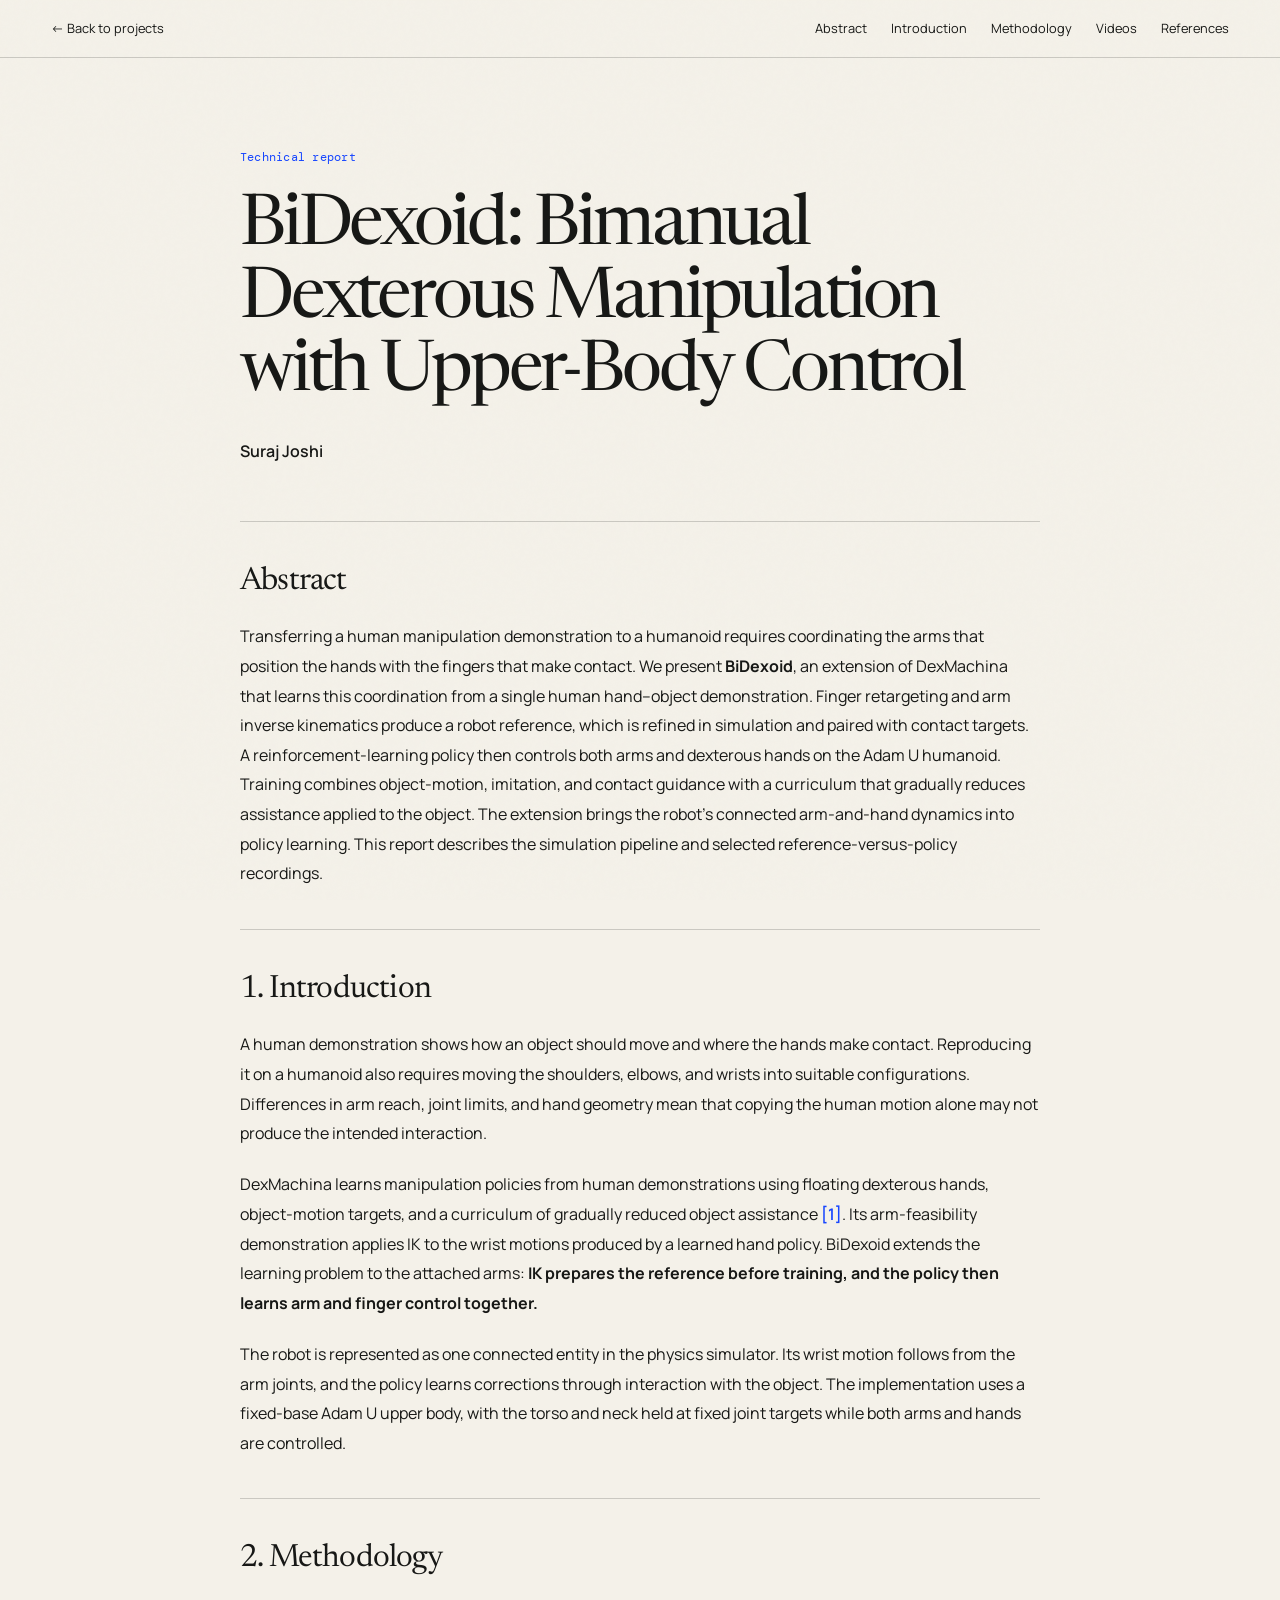
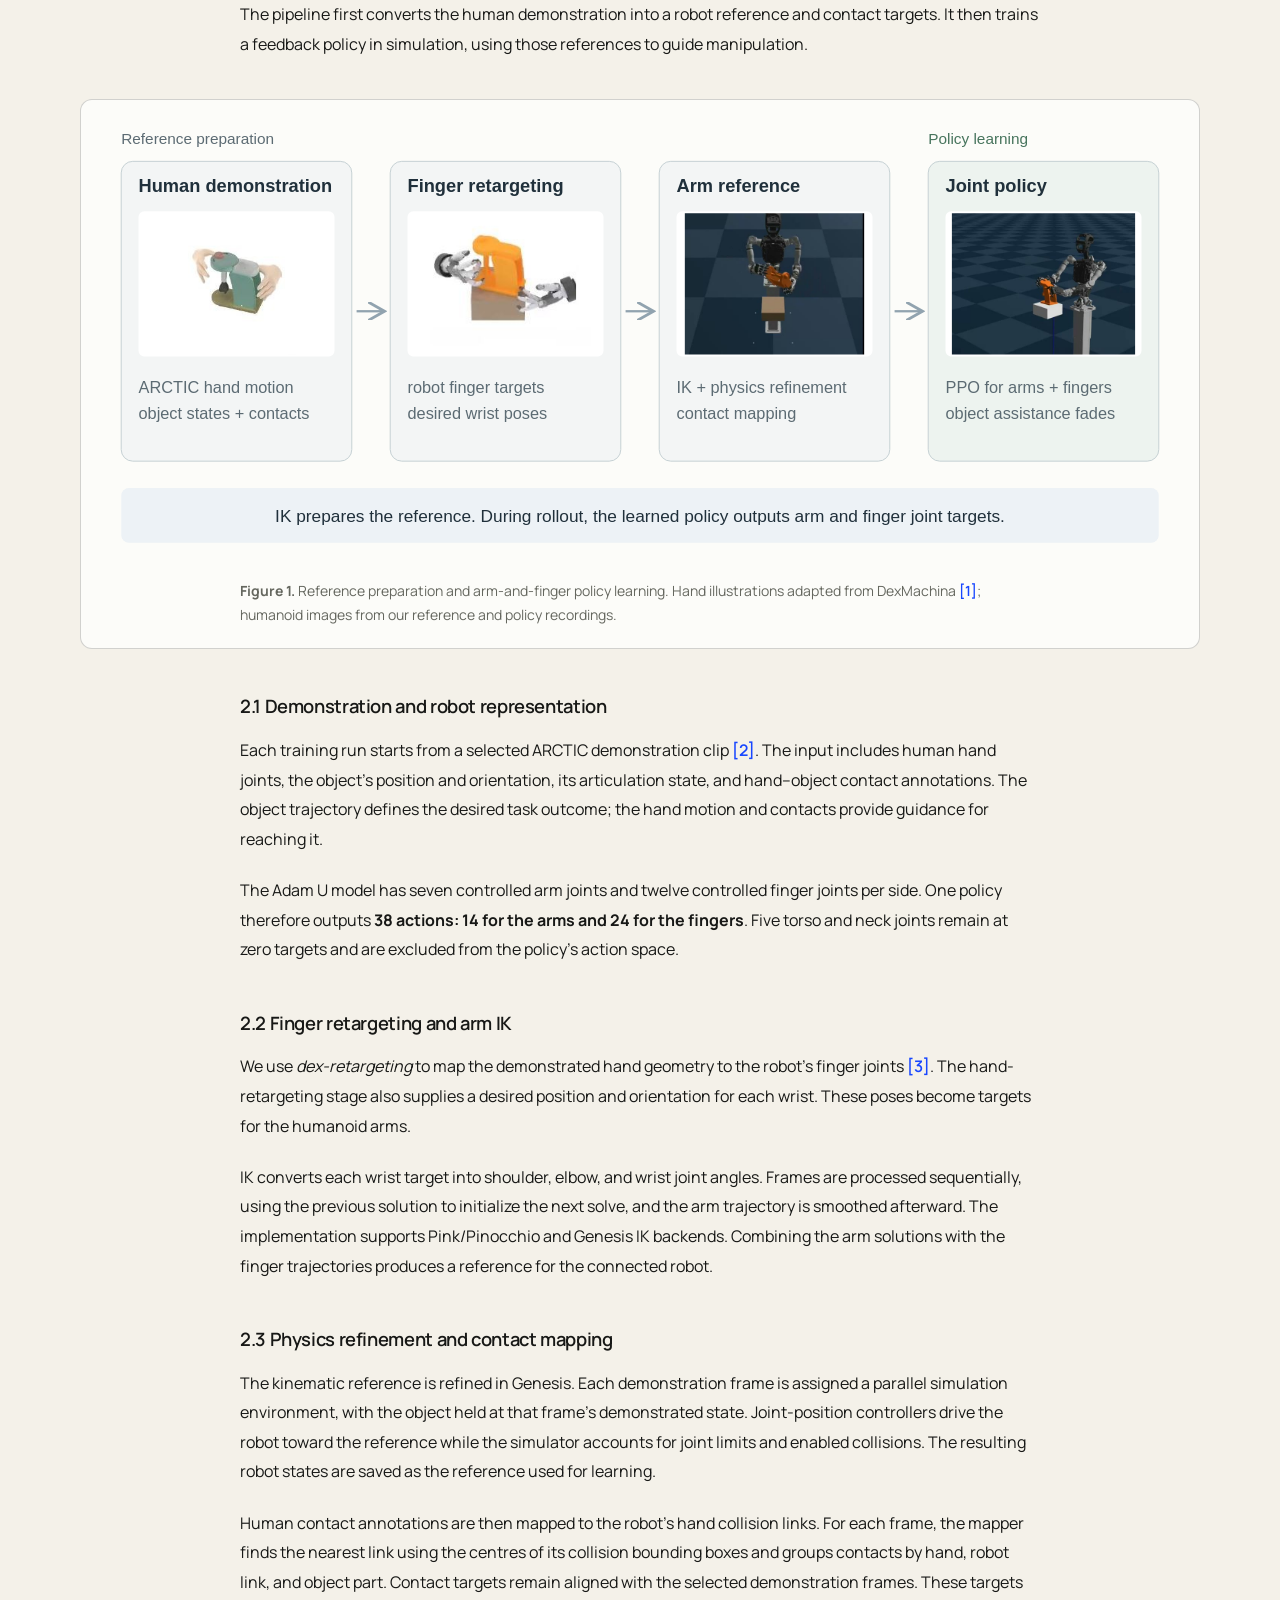
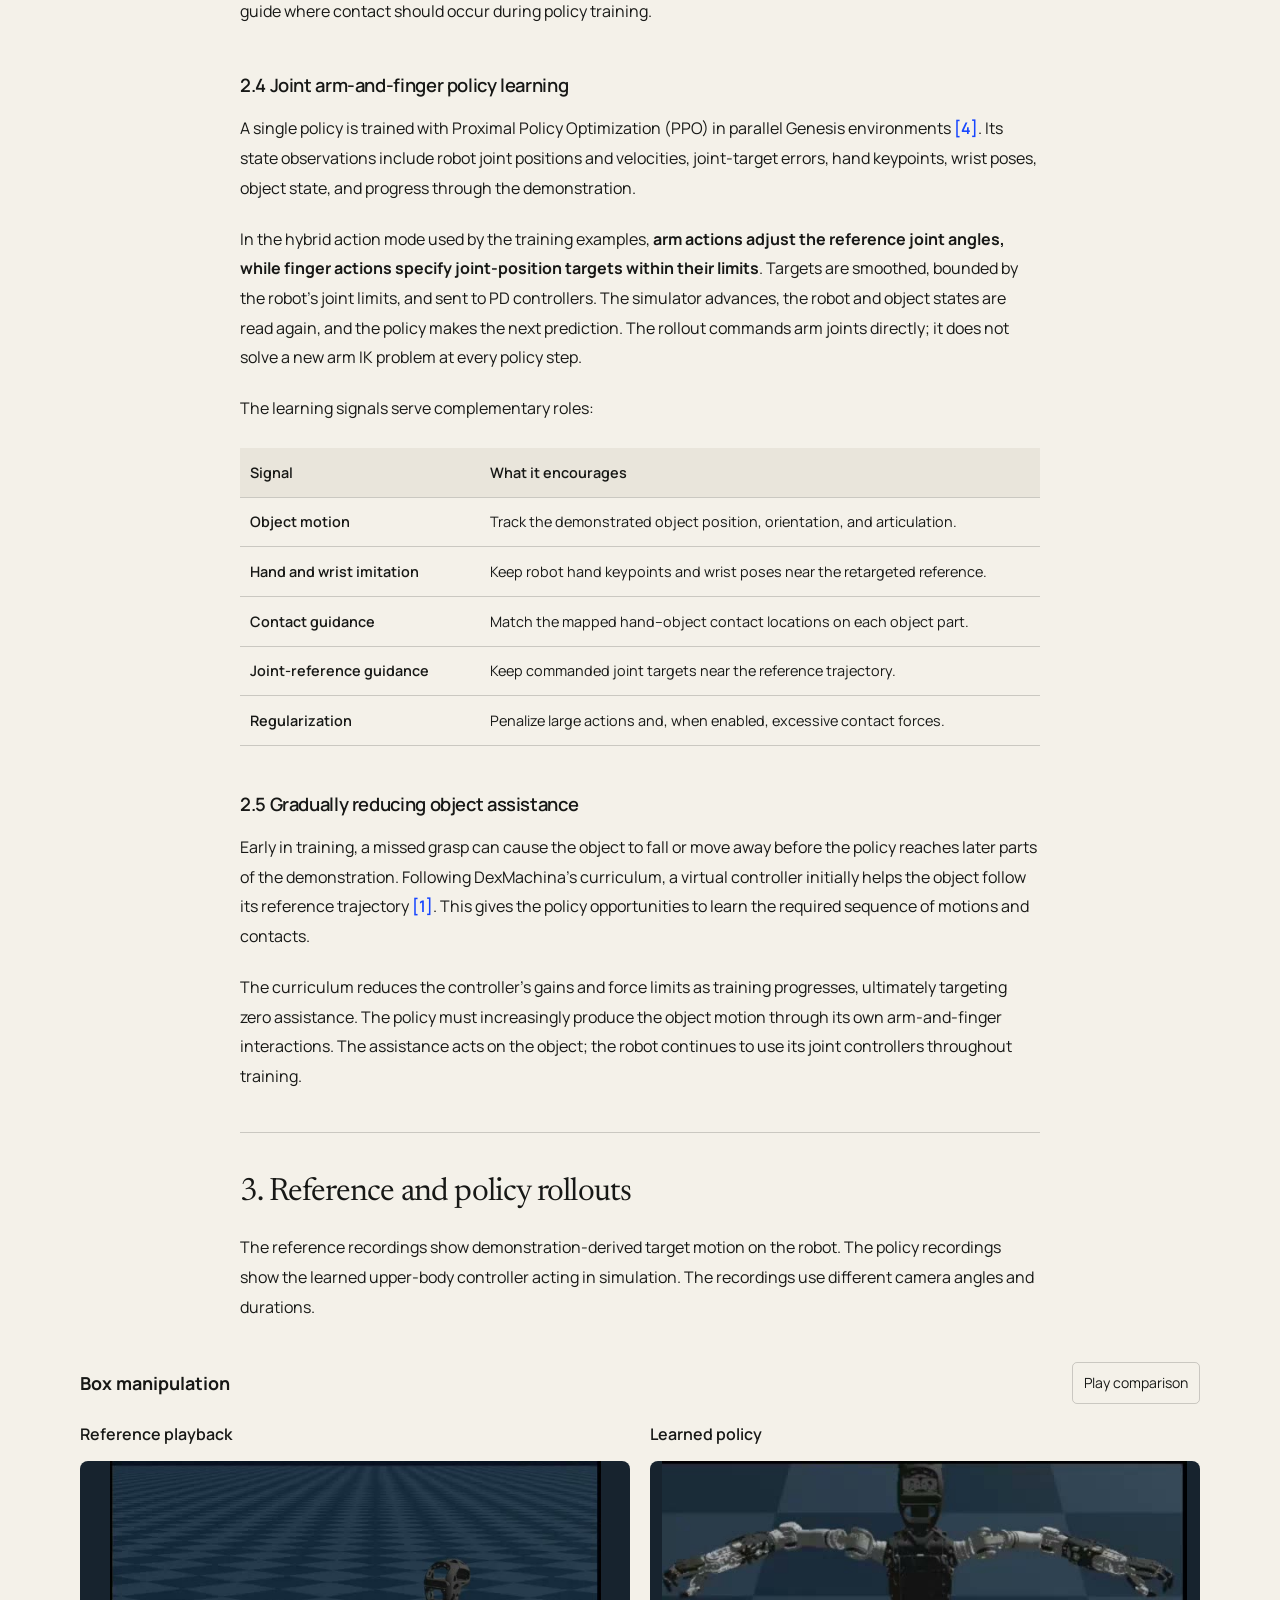
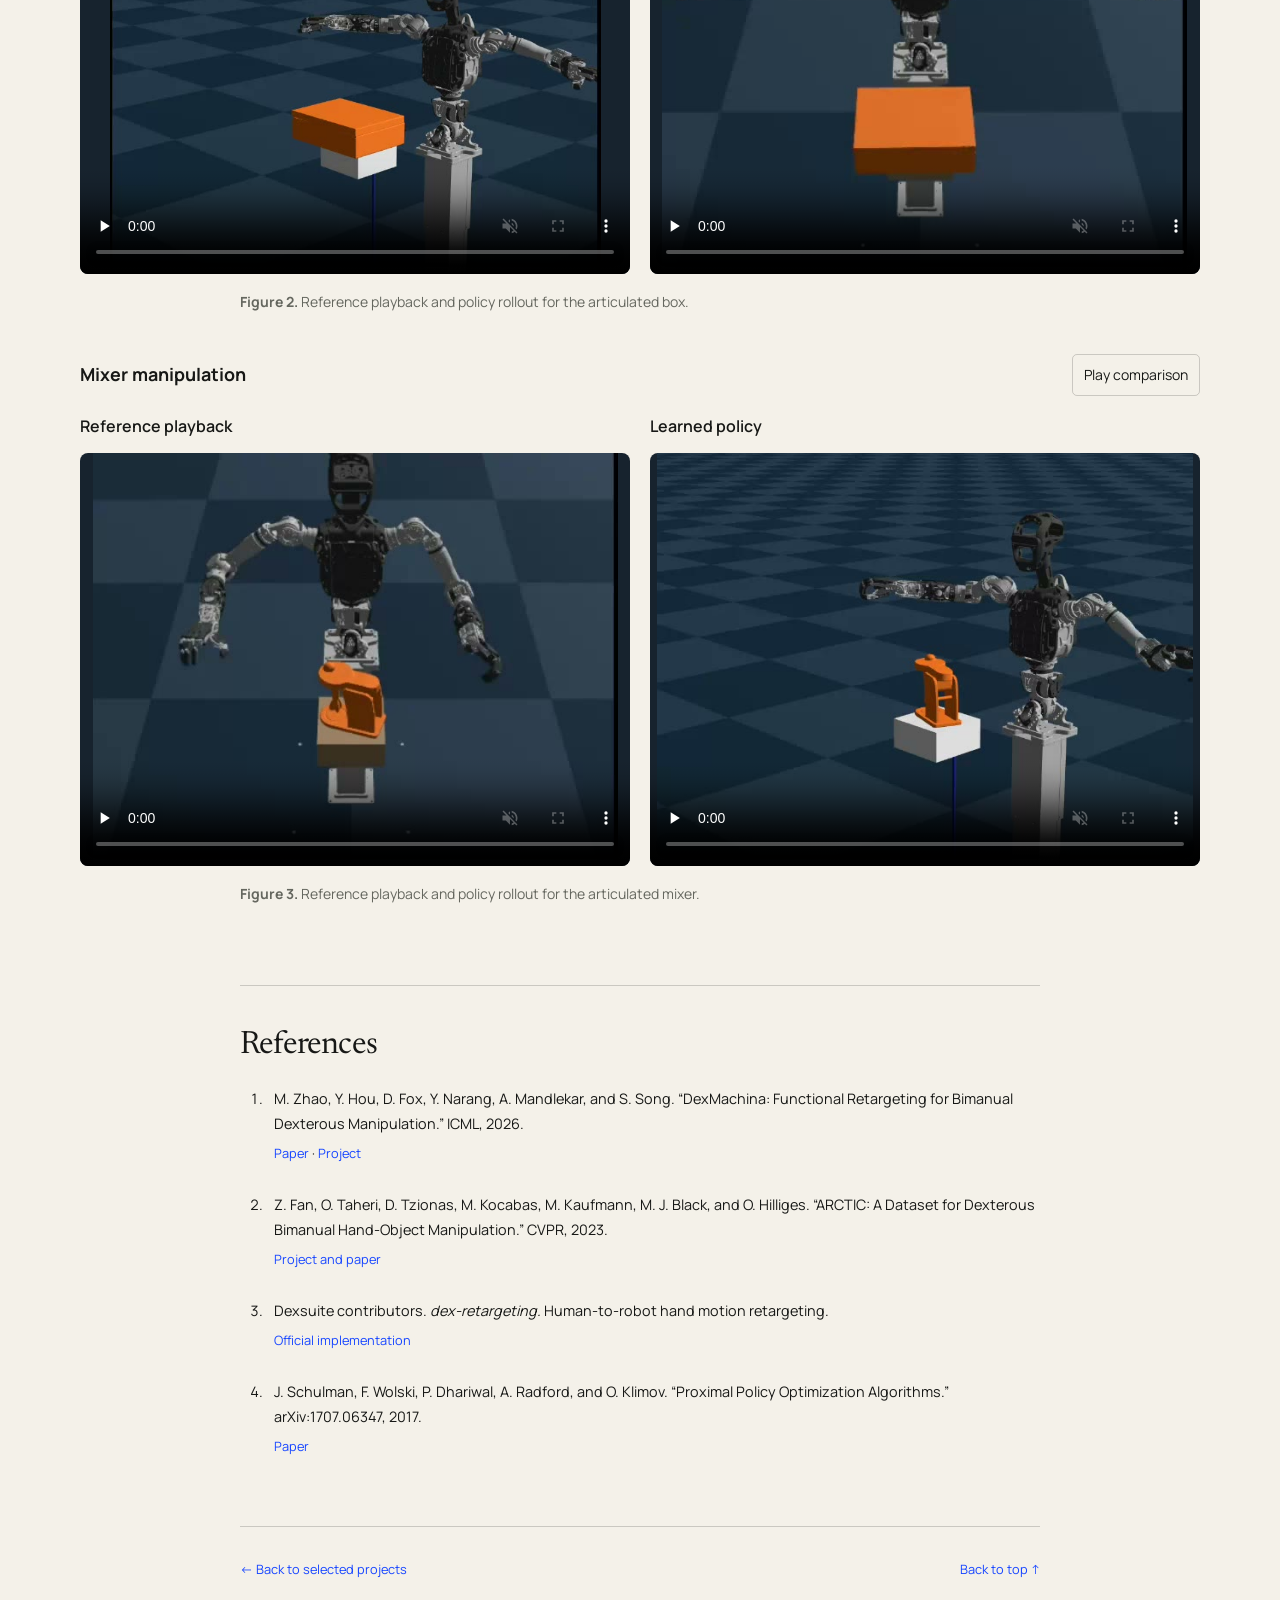
==== reports/bidexoid.html @ 9c256f11 "Publish BiDexoid report with reference and policy video comparisons" ====
<!doctype html>
<html lang="en">
  <head>
    <meta charset="UTF-8" />
    <meta name="viewport" content="width=device-width, initial-scale=1.0" />
    <meta name="description" content="BiDexoid extends DexMachina with arm inverse kinematics and joint arm-and-finger policy learning for bimanual manipulation on the Adam U humanoid." />
    <meta name="author" content="Suraj Joshi" />
    <title>BiDexoid: Bimanual Dexterous Manipulation with Upper-Body Control — Suraj Joshi</title>
    <link rel="preconnect" href="https://fonts.googleapis.com" />
    <link rel="preconnect" href="https://fonts.gstatic.com" crossorigin />
    <link href="https://fonts.googleapis.com/css2?family=DM+Mono:wght@300;400;500&amp;family=Manrope:wght@400;500;600;700&amp;family=Newsreader:opsz,wght@6..72,300;6..72,400;6..72,500&amp;display=swap" rel="stylesheet" />
    <link rel="stylesheet" href="../styles.css" />
    <link rel="stylesheet" href="./report.css" />
    <link rel="stylesheet" href="./bidexoid-report.css" />
    <script src="./bidexoid-videos.js" defer></script>
  </head>
  <body class="report-page">
    <a class="skip-link" href="#report">Skip to report</a>
    <header class="report-header">
      <a class="report-home" href="../index.html#projects">← Back to projects</a>
      <nav aria-label="Report sections">
        <a href="#abstract">Abstract</a><a href="#introduction">Introduction</a><a href="#methodology">Methodology</a><a href="#demonstrations">Videos</a><a href="#references">References</a>
      </nav>
    </header>
    <main class="report-shell bidexoid-report" id="report">
      <article>
        <header class="report-title">
          <p class="report-kicker">Technical report</p>
          <h1>BiDexoid: Bimanual Dexterous Manipulation with Upper-Body Control</h1>
          <p class="report-author">Suraj Joshi</p>
        </header>

        <section class="report-section report-abstract" id="abstract" aria-labelledby="abstract-heading">
          <h2 id="abstract-heading">Abstract</h2>
          <p>Transferring a human manipulation demonstration to a humanoid requires coordinating the arms that position the hands with the fingers that make contact. We present <strong>BiDexoid</strong>, an extension of DexMachina that learns this coordination from a single human hand–object demonstration. Finger retargeting and arm inverse kinematics produce a robot reference, which is refined in simulation and paired with contact targets. A reinforcement-learning policy then controls both arms and dexterous hands on the Adam U humanoid. Training combines object-motion, imitation, and contact guidance with a curriculum that gradually reduces assistance applied to the object. The extension brings the robot’s connected arm-and-hand dynamics into policy learning. This report describes the simulation pipeline and selected reference-versus-policy recordings.</p>
        </section>

        <section class="report-section" id="introduction" aria-labelledby="introduction-heading">
          <h2 id="introduction-heading"><span>1.</span> Introduction</h2>
          <p>A human demonstration shows how an object should move and where the hands make contact. Reproducing it on a humanoid also requires moving the shoulders, elbows, and wrists into suitable configurations. Differences in arm reach, joint limits, and hand geometry mean that copying the human motion alone may not produce the intended interaction.</p>
          <p>DexMachina learns manipulation policies from human demonstrations using floating dexterous hands, object-motion targets, and a curriculum of gradually reduced object assistance <a class="citation" href="#ref-1" role="doc-biblioref">[1]</a>. Its arm-feasibility demonstration applies IK to the wrist motions produced by a learned hand policy. BiDexoid extends the learning problem to the attached arms: <strong>IK prepares the reference before training, and the policy then learns arm and finger control together.</strong></p>
          <p>The robot is represented as one connected entity in the physics simulator. Its wrist motion follows from the arm joints, and the policy learns corrections through interaction with the object. The implementation uses a fixed-base Adam U upper body, with the torso and neck held at fixed joint targets while both arms and hands are controlled.</p>
        </section>

        <section class="report-section methodology" id="methodology" aria-labelledby="methodology-heading">
          <h2 id="methodology-heading"><span>2.</span> Methodology</h2>
          <p>The pipeline first converts the human demonstration into a robot reference and contact targets. It then trains a feedback policy in simulation, using those references to guide manipulation.</p>

          <figure class="bidex-figure" id="pipeline-figure">
            <picture><source media="(max-width: 760px)" srcset="./figures/bidexoid-pipeline-mobile.svg" /><img src="./figures/bidexoid-pipeline.svg" width="1120" height="460" loading="lazy" alt="A human hand-object demonstration supplies finger retargeting and wrist targets. Arm IK, physics refinement, and contact mapping prepare a robot reference. PPO then learns a joint arm-and-finger policy while assistance on the object decreases." /></picture>
            <figcaption><strong>Figure 1.</strong> Reference preparation and arm-and-finger policy learning. Hand illustrations adapted from DexMachina <a class="citation" href="#ref-1">[1]</a>; humanoid images from our reference and policy recordings.</figcaption>
          </figure>

          <h3 id="demonstration-data">2.1 Demonstration and robot representation</h3>
          <p>Each training run starts from a selected ARCTIC demonstration clip <a class="citation" href="#ref-2" role="doc-biblioref">[2]</a>. The input includes human hand joints, the object’s position and orientation, its articulation state, and hand–object contact annotations. The object trajectory defines the desired task outcome; the hand motion and contacts provide guidance for reaching it.</p>
          <p>The Adam U model has seven controlled arm joints and twelve controlled finger joints per side. One policy therefore outputs <strong>38 actions: 14 for the arms and 24 for the fingers</strong>. Five torso and neck joints remain at zero targets and are excluded from the policy’s action space.</p>

          <h3 id="kinematic-retargeting">2.2 Finger retargeting and arm IK</h3>
          <p>We use <em>dex-retargeting</em> to map the demonstrated hand geometry to the robot’s finger joints <a class="citation" href="#ref-3" role="doc-biblioref">[3]</a>. The hand-retargeting stage also supplies a desired position and orientation for each wrist. These poses become targets for the humanoid arms.</p>
          <p>IK converts each wrist target into shoulder, elbow, and wrist joint angles. Frames are processed sequentially, using the previous solution to initialize the next solve, and the arm trajectory is smoothed afterward. The implementation supports Pink/Pinocchio and Genesis IK backends. Combining the arm solutions with the finger trajectories produces a reference for the connected robot.</p>

          <h3 id="physics-and-contacts">2.3 Physics refinement and contact mapping</h3>
          <p>The kinematic reference is refined in Genesis. Each demonstration frame is assigned a parallel simulation environment, with the object held at that frame’s demonstrated state. Joint-position controllers drive the robot toward the reference while the simulator accounts for joint limits and enabled collisions. The resulting robot states are saved as the reference used for learning.</p>
          <p>Human contact annotations are then mapped to the robot’s hand collision links. For each frame, the mapper finds the nearest link using the centres of its collision bounding boxes and groups contacts by hand, robot link, and object part. Contact targets remain aligned with the selected demonstration frames. These targets guide where contact should occur during policy training.</p>

          <h3 id="policy-learning">2.4 Joint arm-and-finger policy learning</h3>
          <p>A single policy is trained with Proximal Policy Optimization (PPO) in parallel Genesis environments <a class="citation" href="#ref-4" role="doc-biblioref">[4]</a>. Its state observations include robot joint positions and velocities, joint-target errors, hand keypoints, wrist poses, object state, and progress through the demonstration.</p>
          <p>In the hybrid action mode used by the training examples, <strong>arm actions adjust the reference joint angles, while finger actions specify joint-position targets within their limits</strong>. Targets are smoothed, bounded by the robot’s joint limits, and sent to PD controllers. The simulator advances, the robot and object states are read again, and the policy makes the next prediction. The rollout commands arm joints directly; it does not solve a new arm IK problem at every policy step.</p>
          <p>The learning signals serve complementary roles:</p>
          <div class="report-table-wrap" role="region" aria-label="Policy learning signals" tabindex="0">
            <table class="report-table bidex-reward-table">
              <thead><tr><th scope="col">Signal</th><th scope="col">What it encourages</th></tr></thead>
              <tbody>
                <tr><th scope="row">Object motion</th><td>Track the demonstrated object position, orientation, and articulation.</td></tr>
                <tr><th scope="row">Hand and wrist imitation</th><td>Keep robot hand keypoints and wrist poses near the retargeted reference.</td></tr>
                <tr><th scope="row">Contact guidance</th><td>Match the mapped hand–object contact locations on each object part.</td></tr>
                <tr><th scope="row">Joint-reference guidance</th><td>Keep commanded joint targets near the reference trajectory.</td></tr>
                <tr><th scope="row">Regularization</th><td>Penalize large actions and, when enabled, excessive contact forces.</td></tr>
              </tbody>
            </table>
          </div>

          <h3 id="assistance-curriculum">2.5 Gradually reducing object assistance</h3>
          <p>Early in training, a missed grasp can cause the object to fall or move away before the policy reaches later parts of the demonstration. Following DexMachina’s curriculum, a virtual controller initially helps the object follow its reference trajectory <a class="citation" href="#ref-1" role="doc-biblioref">[1]</a>. This gives the policy opportunities to learn the required sequence of motions and contacts.</p>
          <p>The curriculum reduces the controller’s gains and force limits as training progresses, ultimately targeting zero assistance. The policy must increasingly produce the object motion through its own arm-and-finger interactions. The assistance acts on the object; the robot continues to use its joint controllers throughout training.</p>
        </section>

        <section class="report-section" id="demonstrations" aria-labelledby="demonstrations-heading">
          <h2 id="demonstrations-heading"><span>3.</span> Reference and policy rollouts</h2>
          <p>The reference recordings show demonstration-derived target motion on the robot. The policy recordings show the learned upper-body controller acting in simulation. The recordings use different camera angles and durations.</p>

          <figure class="bidex-video-figure" id="box-comparison" aria-labelledby="box-caption">
            <div class="bidex-video-heading"><h3>Box manipulation</h3><button type="button" data-compare-play aria-label="Play box comparison">Play comparison</button></div>
            <div class="bidex-video-pair">
              <div><h4>Reference playback</h4><video controls playsinline muted preload="none" poster="./videos/bidexoid/box-reference.jpg" width="654" height="550" aria-label="Box manipulation: demonstration-derived robot reference"><source src="./videos/bidexoid/box-reference.mp4" type="video/mp4" /><a href="./videos/bidexoid/box-reference.mp4">Open reference video</a></video></div>
              <div><h4>Learned policy</h4><video controls playsinline muted preload="none" poster="./videos/bidexoid/box-policy.jpg" width="600" height="472" aria-label="Box manipulation: learned arm-and-finger policy rollout"><source src="./videos/bidexoid/box-policy.mp4" type="video/mp4" /><a href="./videos/bidexoid/box-policy.mp4">Open policy video</a></video></div>
            </div>
            <figcaption id="box-caption"><strong>Figure 2.</strong> Reference playback and policy rollout for the articulated box.</figcaption>
          </figure>

          <figure class="bidex-video-figure" id="mixer-comparison" aria-labelledby="mixer-caption">
            <div class="bidex-video-heading"><h3>Mixer manipulation</h3><button type="button" data-compare-play aria-label="Play mixer comparison">Play comparison</button></div>
            <div class="bidex-video-pair">
              <div><h4>Reference playback</h4><video controls playsinline muted preload="none" poster="./videos/bidexoid/mixer-reference.jpg" width="600" height="472" aria-label="Mixer manipulation: demonstration-derived robot reference"><source src="./videos/bidexoid/mixer-reference.mp4" type="video/mp4" /><a href="./videos/bidexoid/mixer-reference.mp4">Open reference video</a></video></div>
              <div><h4>Learned policy</h4><video controls playsinline muted preload="none" poster="./videos/bidexoid/mixer-policy.jpg" width="628" height="484" aria-label="Mixer manipulation: learned arm-and-finger policy rollout"><source src="./videos/bidexoid/mixer-policy.mp4" type="video/mp4" /><a href="./videos/bidexoid/mixer-policy.mp4">Open policy video</a></video></div>
            </div>
            <figcaption id="mixer-caption"><strong>Figure 3.</strong> Reference playback and policy rollout for the articulated mixer.</figcaption>
          </figure>
        </section>

        <section class="report-section report-references" id="references" aria-labelledby="references-heading" role="doc-bibliography">
          <h2 id="references-heading">References</h2>
          <ol>
            <li id="ref-1"><p>M. Zhao, Y. Hou, D. Fox, Y. Narang, A. Mandlekar, and S. Song. “DexMachina: Functional Retargeting for Bimanual Dexterous Manipulation.” ICML, 2026.</p><p class="reference-links"><a href="https://proceedings.mlr.press/v306/mandi26a.html">Paper</a> · <a href="https://project-dexmachina.github.io/">Project</a></p></li>
            <li id="ref-2"><p>Z. Fan, O. Taheri, D. Tzionas, M. Kocabas, M. Kaufmann, M. J. Black, and O. Hilliges. “ARCTIC: A Dataset for Dexterous Bimanual Hand-Object Manipulation.” CVPR, 2023.</p><p class="reference-links"><a href="https://arctic.is.tuebingen.mpg.de/">Project and paper</a></p></li>
            <li id="ref-3"><p>Dexsuite contributors. <em>dex-retargeting.</em> Human-to-robot hand motion retargeting.</p><p class="reference-links"><a href="https://github.com/dexsuite/dex-retargeting">Official implementation</a></p></li>
            <li id="ref-4"><p>J. Schulman, F. Wolski, P. Dhariwal, A. Radford, and O. Klimov. “Proximal Policy Optimization Algorithms.” arXiv:1707.06347, 2017.</p><p class="reference-links"><a href="https://arxiv.org/abs/1707.06347">Paper</a></p></li>
          </ol>
        </section>
      </article>
      <div class="report-end"><a href="../index.html#projects">← Back to selected projects</a><a href="#report">Back to top ↑</a></div>
    </main>
  </body>
</html>
---- styles.css ----
:root {
  --paper: #f4f1e9;
  --paper-deep: #e9e5db;
  --ink: #171816;
  --muted: #65675f;
  --line: rgba(23, 24, 22, 0.19);
  --blue: #1746ff;
  --blue-soft: #dce3ff;
  --serif: "Newsreader", Georgia, serif;
  --sans: "Manrope", Arial, sans-serif;
  --mono: "DM Mono", monospace;
  --gutter: clamp(1.25rem, 4vw, 4.5rem);
  --header-height: 4.75rem;
}

* {
  box-sizing: border-box;
}

html {
  scroll-behavior: smooth;
  scroll-padding-top: calc(var(--header-height) - 1px);
}

body {
  margin: 0;
  background: var(--paper);
  color: var(--ink);
  font-family: var(--sans);
  font-size: 1rem;
  line-height: 1.6;
  text-transform: lowercase;
  overflow-x: hidden;
}

body::before {
  position: fixed;
  inset: 0;
  z-index: 20;
  pointer-events: none;
  content: "";
  opacity: 0.18;
  background-image: url("data:image/svg+xml,%3Csvg viewBox='0 0 180 180' xmlns='http://www.w3.org/2000/svg'%3E%3Cfilter id='n'%3E%3CfeTurbulence type='fractalNoise' baseFrequency='.9' numOctaves='3' stitchTiles='stitch'/%3E%3C/filter%3E%3Crect width='100%25' height='100%25' filter='url(%23n)' opacity='.1'/%3E%3C/svg%3E");
  mix-blend-mode: multiply;
}

a {
  color: inherit;
  text-decoration: none;
}

button,
a {
  -webkit-tap-highlight-color: transparent;
}

button:focus-visible,
a:focus-visible,
[tabindex]:focus-visible {
  outline: 2px solid var(--blue);
  outline-offset: 4px;
}

.sr-only {
  position: absolute;
  width: 1px;
  height: 1px;
  padding: 0;
  margin: -1px;
  overflow: hidden;
  clip: rect(0, 0, 0, 0);
  white-space: nowrap;
  border: 0;
}

.skip-link {
  position: fixed;
  top: 0.5rem;
  left: 0.5rem;
  z-index: 100;
  padding: 0.65rem 0.9rem;
  background: var(--ink);
  color: var(--paper);
  transform: translateY(-150%);
}

.skip-link:focus {
  transform: translateY(0);
}

.site-header {
  position: fixed;
  inset: 0 0 auto;
  z-index: 10;
  display: flex;
  min-height: var(--header-height);
  align-items: center;
  justify-content: space-between;
  padding: 0 var(--gutter);
  border-bottom: 1px solid transparent;
  transition: background-color 250ms ease, border-color 250ms ease, min-height 250ms ease;
}

.site-header.is-scrolled {
  min-height: 4rem;
  background: rgba(244, 241, 233, 0.91);
  border-color: var(--line);
  backdrop-filter: blur(16px);
}

.wordmark {
  position: relative;
  z-index: 2;
  display: inline-flex;
  align-items: center;
  gap: 0.75rem;
  font-family: var(--mono);
  font-size: 0.69rem;
  letter-spacing: 0.07em;
  text-transform: lowercase;
}

.wordmark > span:first-child {
  display: grid;
  width: 2rem;
  height: 2rem;
  place-items: center;
  background: var(--ink);
  color: var(--paper);
  border-radius: 50%;
}

.site-nav {
  display: flex;
  align-items: center;
  gap: clamp(1.2rem, 2.5vw, 2.5rem);
  font-size: 0.76rem;
  font-weight: 600;
  letter-spacing: 0.03em;
}

.site-nav a {
  position: relative;
}

.site-nav a:not(.nav-contact)::after {
  position: absolute;
  right: 0;
  bottom: -0.45rem;
  left: 0;
  height: 1px;
  background: var(--blue);
  content: "";
  transform: scaleX(0);
  transform-origin: right;
  transition: transform 180ms ease;
}

.site-nav a:hover::after,
.site-nav a.is-active::after {
  transform: scaleX(1);
  transform-origin: left;
}

.nav-contact {
  padding: 0.65rem 1rem;
  border: 1px solid var(--ink);
  border-radius: 999px;
  transition: background 180ms ease, color 180ms ease;
}

.nav-contact:hover,
.nav-contact.is-active {
  background: var(--ink);
  color: var(--paper);
}

.nav-toggle {
  display: none;
}

.section {
  position: relative;
  padding: clamp(6rem, 10vw, 10rem) var(--gutter);
  border-bottom: 1px solid var(--line);
}

.section-index {
  margin-bottom: clamp(3rem, 7vw, 6.5rem);
  font-family: var(--mono);
  font-size: 0.69rem;
  letter-spacing: 0.08em;
  text-transform: lowercase;
}

.hero {
  min-height: 100svh;
  display: flex;
  flex-direction: column;
  justify-content: space-between;
  padding-top: calc(var(--header-height) + 3.5rem);
  padding-bottom: clamp(2rem, 4vw, 4rem);
  overflow: hidden;
}

.hero-meta,
.hero-foot {
  z-index: 1;
  display: flex;
  justify-content: space-between;
  font-family: var(--mono);
  font-size: 0.68rem;
  letter-spacing: 0.07em;
  text-transform: lowercase;
}

.hero-copy {
  z-index: 1;
  width: min(76rem, 92%);
  margin: 3vh auto 4vh;
}

.eyebrow {
  margin: 0 0 1.5rem;
  color: var(--blue);
  font-family: var(--mono);
  font-size: 0.74rem;
  font-weight: 500;
  letter-spacing: 0.1em;
  text-transform: lowercase;
}

.hero h1 {
  max-width: 15ch;
  margin: 0;
  font-family: var(--serif);
  font-size: clamp(4rem, 8.8vw, 9.4rem);
  font-weight: 300;
  letter-spacing: -0.065em;
  line-height: 0.88;
}

.hero h1 em {
  display: block;
  color: var(--blue);
  font-weight: 300;
}

.hero-intro {
  display: grid;
  width: min(39rem, 100%);
  gap: 0.9rem;
  margin: clamp(2rem, 4vw, 4rem) auto 0;
  color: var(--muted);
  font-size: clamp(0.95rem, 1.15vw, 1.1rem);
}

.hero-intro p {
  margin: 0;
}

.hero-foot {
  align-items: flex-end;
}

.hero-foot p {
  margin: 0;
}

.status-dot {
  display: inline-block;
  width: 0.5rem;
  height: 0.5rem;
  margin-right: 0.5rem;
  background: var(--blue);
  border-radius: 50%;
  box-shadow: 0 0 0 0 rgba(23, 70, 255, 0.45);
  animation: pulse 2.4s infinite;
}

.text-link {
  border-bottom: 1px solid var(--ink);
  padding-bottom: 0.2rem;
}

.orbit-mark {
  position: absolute;
  top: 14%;
  right: -12vw;
  width: clamp(18rem, 38vw, 42rem);
  aspect-ratio: 1;
  opacity: 0.36;
}

.orbit-mark span {
  position: absolute;
  inset: 8%;
  border: 1px solid var(--blue);
  border-radius: 50%;
  transform: rotate(33deg) scaleY(0.42);
}

.orbit-mark span:nth-child(2) {
  transform: rotate(-25deg) scaleY(0.55);
}

.orbit-mark i {
  position: absolute;
  top: 16%;
  left: 38%;
  width: 0.7rem;
  height: 0.7rem;
  background: var(--blue);
  border-radius: 50%;
}

.statement-grid {
  display: grid;
  grid-template-columns: minmax(0, 1.25fr) minmax(17rem, 0.75fr);
  gap: clamp(3rem, 9vw, 10rem);
  align-items: start;
}

.statement h2,
.research-heading h2,
.projects-intro h2,
.contact h2 {
  margin: 0;
  font-family: var(--serif);
  font-size: clamp(3rem, 5.7vw, 6.5rem);
  font-weight: 300;
  letter-spacing: -0.055em;
  line-height: 0.98;
}

.statement-copy {
  color: var(--muted);
  font-size: clamp(1rem, 1.4vw, 1.25rem);
}

.statement-copy p:first-child {
  margin-top: 0;
}

.fact-row {
  display: grid;
  grid-template-columns: repeat(3, 1fr);
  margin-top: clamp(5rem, 11vw, 11rem);
  border-top: 1px solid var(--ink);
}

.fact-row > div {
  display: grid;
  gap: 1rem;
  padding: 1.4rem 2rem 0 0;
}

.fact-label,
.project-meta,
.timeline span,
.paper-list small {
  color: var(--muted);
  font-family: var(--mono);
  font-size: 0.68rem;
  font-weight: 400;
  letter-spacing: 0.06em;
  text-transform: lowercase;
}

.fact-row strong {
  font-family: var(--serif);
  font-size: clamp(1.3rem, 2vw, 2rem);
  font-weight: 400;
}

.research {
  background: var(--ink);
  color: var(--paper);
}

.research .section-index,
.research-heading p,
.question p {
  color: #a9aaa4;
}

.research-heading {
  display: grid;
  grid-template-columns: 1fr 0.55fr;
  gap: 4rem;
  align-items: end;
}

.research-heading h2 {
  max-width: 9ch;
}

.research-heading p {
  max-width: 28rem;
  margin: 0 0 0.6rem;
}

.questions {
  margin-top: clamp(5rem, 9vw, 9rem);
}

.question {
  display: grid;
  grid-template-columns: 0.35fr 1fr;
  padding: clamp(2.5rem, 5vw, 5rem) 0;
  border-top: 1px solid rgba(244, 241, 233, 0.2);
}

.question:last-child {
  border-bottom: 1px solid rgba(244, 241, 233, 0.2);
}

.question-number {
  color: var(--blue-soft);
  font-family: var(--mono);
  font-size: 0.75rem;
}

.question > div:last-child {
  display: grid;
  grid-template-columns: 1fr 0.7fr;
  gap: 3rem;
}

.question h3 {
  max-width: 18ch;
  margin: 0;
  font-family: var(--serif);
  font-size: clamp(2rem, 3.5vw, 4rem);
  font-weight: 300;
  letter-spacing: -0.04em;
  line-height: 1.05;
}

.question p {
  margin: 0;
}

.tag-list {
  display: flex;
  grid-column: 1 / -1;
  flex-wrap: wrap;
  gap: 0.5rem;
  padding: 0;
  margin: 1rem 0 0;
  list-style: none;
}

.tag-list li {
  padding: 0.45rem 0.75rem;
  border: 1px solid rgba(244, 241, 233, 0.24);
  border-radius: 999px;
  font-family: var(--mono);
  font-size: 0.62rem;
  letter-spacing: 0.04em;
  text-transform: lowercase;
}

.projects-intro {
  display: grid;
  grid-template-columns: 1fr 0.55fr;
  gap: 5rem;
  align-items: end;
}

.projects-intro h2 {
  max-width: 11ch;
}

.projects-intro p {
  margin: 0 0 0.6rem;
  color: var(--muted);
}

.project-list {
  margin-top: clamp(5rem, 10vw, 10rem);
  border-top: 1px solid var(--ink);
}

.publication-list {
  display: grid;
  gap: clamp(3rem, 5vw, 5rem);
  margin-top: clamp(3rem, 5vw, 5rem);
}

.publications,
.publications .section-index {
  text-transform: none;
}

.publication-entry {
  display: grid;
  grid-template-columns: minmax(0, 0.3fr) minmax(0, 0.7fr);
  gap: clamp(1.5rem, 3vw, 3rem);
  align-items: center;
}

.publication-media {
  display: block;
  overflow: hidden;
  background: #fff;
}

.publication-media img,
.publication-media video {
  display: block;
  width: 100%;
  height: auto;
  aspect-ratio: 4 / 3;
  object-fit: contain;
}

.publication-entry h3 {
  margin: 0 0 0.4rem;
  color: var(--blue);
  font-family: var(--sans);
  font-size: clamp(1.05rem, 1.5vw, 1.4rem);
  font-weight: 600;
  letter-spacing: -0.025em;
  line-height: 1.4;
}

.publication-authors,
.publication-venue {
  margin: 0.35rem 0;
  color: var(--ink);
  font-size: clamp(0.9rem, 1.1vw, 1rem);
  line-height: 1.6;
}

.publication-authors strong {
  color: var(--ink);
  font-weight: 800;
}

.publication-venue {
  font-weight: 600;
}

.publication-note {
  margin: 0.6rem 0 0;
  color: var(--muted);
  font-size: 0.75rem;
}

.publication-links {
  display: flex;
  flex-wrap: wrap;
  gap: 0.15rem 0;
  margin-top: 0.35rem;
  font-size: 0.95rem;
}

.publication-links a {
  color: var(--blue);
}

.publication-links a + a::before {
  content: "/";
  padding: 0 0.45rem;
  color: var(--ink);
}

.publication-links a:hover {
  color: var(--ink);
  text-decoration: underline;
}

.publication-description {
  margin: 1rem 0 0;
  color: var(--muted);
  font-size: 0.95rem;
  line-height: 1.65;
}

@media (max-width: 700px) {
  .publication-entry {
    grid-template-columns: 1fr;
    gap: 1.25rem;
    align-items: start;
  }

  .publication-media {
    width: min(100%, 24rem);
  }
}

.project {
  position: relative;
  display: grid;
  grid-template-columns: 0.15fr 1fr auto;
  gap: clamp(1.5rem, 5vw, 5rem);
  align-items: start;
  padding: clamp(2rem, 4vw, 4rem) 0;
  border-bottom: 1px solid var(--line);
  cursor: default;
  transition: padding 220ms ease;
}

.project::before {
  position: absolute;
  inset: 0 calc(var(--gutter) * -1);
  z-index: -1;
  background: var(--blue-soft);
  content: "";
  opacity: 0;
  transition: opacity 220ms ease;
}

.project:hover,
.project:focus-visible {
  padding-right: 1.25rem;
  padding-left: 1.25rem;
}

.project:hover::before,
.project:focus-visible::before {
  opacity: 1;
}

.project-order,
.project-arrow {
  font-family: var(--mono);
  font-size: 0.74rem;
}

.project-meta {
  display: flex;
  justify-content: space-between;
  gap: 1rem;
  margin-bottom: 1.25rem;
}

.project h3 {
  max-width: 22ch;
  margin: 0;
  font-family: var(--serif);
  font-size: clamp(2rem, 3.5vw, 3.8rem);
  font-weight: 300;
  letter-spacing: -0.04em;
  line-height: 1.06;
}

.project p {
  max-width: 46rem;
  margin: 1rem 0 0;
  color: var(--muted);
}

.project .project-note {
  margin-top: 1.5rem;
  color: var(--blue);
  font-family: var(--mono);
  font-size: 0.7rem;
  letter-spacing: 0.03em;
}

.work {
  background: var(--paper-deep);
}

.work-grid {
  display: grid;
  grid-template-columns: 1fr 1fr;
  gap: clamp(4rem, 9vw, 10rem);
}

.work h2 {
  margin: 0 0 3rem;
  font-family: var(--serif);
  font-size: clamp(2.6rem, 4vw, 4.5rem);
  font-weight: 300;
  letter-spacing: -0.045em;
}

.experience-layout {
  display: grid;
  grid-template-columns: minmax(0, 0.8fr) minmax(20rem, 1.2fr);
  gap: clamp(4rem, 10vw, 12rem);
  align-items: start;
}

.experience-layout h2 {
  max-width: 8ch;
}

.timeline {
  border-top: 1px solid var(--ink);
}

.timeline article {
  padding: 1.5rem 0;
  border-bottom: 1px solid var(--line);
}

.timeline article > div {
  display: flex;
  justify-content: space-between;
  gap: 1rem;
}

.timeline p {
  margin: 0.65rem 0 0;
  color: var(--muted);
  font-size: 0.88rem;
}

.paper-list {
  border-top: 1px solid var(--ink);
}

.paper-list a {
  display: grid;
  grid-template-columns: auto 1fr auto;
  gap: 1.5rem;
  align-items: start;
  padding: 1.5rem 0;
  border-bottom: 1px solid var(--line);
  transition: color 180ms ease, padding 180ms ease;
}

.paper-list a:hover {
  padding-left: 0.6rem;
  color: var(--blue);
}

.paper-list strong,
.paper-list small {
  display: block;
}

.paper-list strong {
  margin-bottom: 0.35rem;
  font-family: var(--serif);
  font-size: 1.25rem;
  font-weight: 400;
  line-height: 1.25;
}

.paper-year {
  font-family: var(--mono);
  font-size: 0.66rem;
}

.contact {
  min-height: 85svh;
  display: flex;
  flex-direction: column;
  justify-content: space-between;
  background: var(--ink);
  color: #fff;
}

.contact .section-index,
.contact .eyebrow {
  color: var(--blue-soft);
}

.contact h2 {
  max-width: 13ch;
}

.contact-actions {
  display: flex;
  margin-top: clamp(4rem, 8vw, 8rem);
  align-items: center;
  justify-content: space-between;
  gap: 2rem;
}

.button {
  display: inline-flex;
  min-height: 3.5rem;
  align-items: center;
  gap: 2rem;
  justify-content: space-between;
  padding: 0 1.25rem;
  background: #fff;
  color: var(--blue);
  border-radius: 999px;
  font-size: 0.82rem;
  font-weight: 600;
  transition: transform 180ms ease, background 180ms ease;
}

.button:hover {
  background: var(--paper);
  transform: translateY(-2px);
}

.social-links {
  display: flex;
  flex-wrap: wrap;
  gap: 1.5rem;
  font-size: 0.78rem;
}

.social-links a {
  border-bottom: 1px solid rgba(255, 255, 255, 0.5);
}

footer {
  display: flex;
  justify-content: space-between;
  gap: 2rem;
  padding: 1.25rem var(--gutter);
  background: var(--ink);
  color: #a9aaa4;
  font-family: var(--mono);
  font-size: 0.62rem;
  letter-spacing: 0.05em;
  text-transform: lowercase;
}

footer a {
  color: var(--paper);
}

.reveal {
  opacity: 0;
  transform: translateY(1.5rem);
  transition: opacity 700ms cubic-bezier(0.2, 0.7, 0.2, 1),
    transform 700ms cubic-bezier(0.2, 0.7, 0.2, 1);
}

.reveal.is-visible {
  opacity: 1;
  transform: translateY(0);
}

@keyframes pulse {
  70% {
    box-shadow: 0 0 0 0.45rem rgba(23, 70, 255, 0);
  }
  100% {
    box-shadow: 0 0 0 0 rgba(23, 70, 255, 0);
  }
}

@media (max-width: 840px) {
  .wordmark-text {
    display: none;
  }

  .nav-toggle {
    position: relative;
    z-index: 2;
    display: grid;
    width: 2.6rem;
    height: 2.6rem;
    padding: 0.7rem;
    border: 1px solid var(--line);
    background: var(--paper);
    place-content: center;
    gap: 0.35rem;
    border-radius: 50%;
  }

  .nav-toggle span:not(.sr-only) {
    display: block;
    width: 1rem;
    height: 1px;
    background: var(--ink);
    transition: transform 180ms ease;
  }

  .nav-toggle[aria-expanded="true"] span:nth-last-child(2) {
    transform: translateY(3px) rotate(45deg);
  }

  .nav-toggle[aria-expanded="true"] span:last-child {
    transform: translateY(-3px) rotate(-45deg);
  }

  .site-nav {
    position: fixed;
    inset: 0;
    display: flex;
    flex-direction: column;
    align-items: flex-start;
    justify-content: center;
    padding: 5rem var(--gutter);
    background: var(--paper);
    font-family: var(--serif);
    font-size: clamp(2.3rem, 11vw, 4.5rem);
    font-weight: 300;
    letter-spacing: -0.04em;
    opacity: 0;
    pointer-events: none;
    transform: translateY(-1rem);
    transition: opacity 220ms ease, transform 220ms ease;
  }

  .site-nav.is-open {
    opacity: 1;
    pointer-events: auto;
    transform: translateY(0);
  }

  .site-header.menu-open {
    min-height: 100svh;
    align-items: flex-start;
    padding-top: 0.7rem;
    background: var(--paper);
    backdrop-filter: none;
  }

  .site-header.menu-open .site-nav {
    position: absolute;
  }

  .nav-contact {
    padding: 0;
    border: 0;
  }

  .nav-contact:hover,
  .nav-contact.is-active {
    background: transparent;
    color: var(--blue);
  }

  .hero-copy {
    width: 100%;
    margin: 3rem auto 2.5rem;
  }

  .hero h1 {
    font-size: clamp(3.65rem, 16vw, 7.2rem);
  }

  .statement-grid,
  .research-heading,
  .projects-intro,
  .work-grid,
  .experience-layout {
    grid-template-columns: 1fr;
  }

  .research-heading,
  .projects-intro {
    gap: 2rem;
  }

  .question {
    grid-template-columns: 0.15fr 1fr;
  }

  .question > div:last-child {
    grid-template-columns: 1fr;
    gap: 1.5rem;
  }

  .work-grid {
    gap: 6rem;
  }

  .contact-actions {
    align-items: flex-start;
    flex-direction: column;
  }
}

@media (max-width: 560px) {
  .hero-meta span:last-child,
  .hero-foot p {
    display: none;
  }

  .hero-copy {
    margin: 3rem auto 2rem;
  }

  .orbit-mark {
    top: 15%;
    right: -45%;
  }

  .fact-row {
    grid-template-columns: 1fr;
  }

  .fact-row > div {
    grid-template-columns: 0.5fr 1fr;
    align-items: baseline;
    padding: 1.25rem 0;
    border-bottom: 1px solid var(--line);
  }

  .question {
    grid-template-columns: 1fr;
    gap: 1rem;
  }

  .project {
    grid-template-columns: auto 1fr;
  }

  .project-body {
    grid-column: 1 / -1;
  }

  .project-arrow {
    justify-self: end;
  }

  .project-meta {
    align-items: flex-start;
    flex-direction: column;
  }

  .contact h2 {
    font-size: clamp(2.8rem, 13vw, 4rem);
  }

  .button {
    width: 100%;
    font-size: 0.72rem;
  }

  footer {
    flex-direction: column;
    gap: 0.5rem;
  }

  footer span:nth-child(2) {
    display: none;
  }
}

@media (prefers-reduced-motion: reduce) {
  html {
    scroll-behavior: auto;
  }

  *,
  *::before,
  *::after {
    scroll-behavior: auto !important;
    animation-duration: 0.01ms !important;
    animation-iteration-count: 1 !important;
    transition-duration: 0.01ms !important;
  }

  .reveal {
    opacity: 1;
    transform: none;
  }
}
---- reports/report.css ----
.report-page {
  text-transform: none;
}

.report-header {
  position: sticky;
  top: 0;
  z-index: 10;
  display: flex;
  align-items: center;
  justify-content: space-between;
  gap: 1rem;
  padding: 1.15rem var(--gutter);
  border-bottom: 1px solid var(--line);
  background: rgba(244, 241, 233, 0.96);
  backdrop-filter: blur(16px);
  font-size: 0.8rem;
}

.report-header nav {
  display: flex;
  flex-wrap: wrap;
  gap: 1.5rem;
}

.report-shell {
  width: min(100% - 2 * var(--gutter), 50rem);
  margin: 0 auto;
}

.report-title {
  padding: clamp(3rem, 7vw, 6rem) 0 3rem;
}

.report-kicker,
.report-status {
  color: var(--muted);
  font-family: var(--mono);
  font-size: 0.73rem;
  letter-spacing: 0.02em;
}

.report-kicker {
  margin: 0 0 1.5rem;
  color: var(--blue);
}

.report-title h1 {
  margin: 0;
  font-family: var(--serif);
  font-size: clamp(2.8rem, 5.5vw, 4.6rem);
  font-weight: 400;
  letter-spacing: -0.045em;
  line-height: 1.04;
  overflow-wrap: break-word;
}

.report-author {
  margin: 1.8rem 0 0.5rem;
  font-weight: 600;
}

.report-status {
  margin: 0;
}

.report-section {
  padding: 2.5rem 0;
  border-top: 1px solid var(--line);
  scroll-margin-top: 1.5rem;
  font-size: clamp(1rem, 1.25vw, 1.08rem);
  line-height: 1.85;
}

.report-section h2 {
  margin: 0 0 1.4rem;
  font-family: var(--serif);
  font-size: 2rem;
  font-weight: 400;
  letter-spacing: -0.025em;
  line-height: 1.2;
}

.report-section p {
  margin: 0 0 1.35rem;
}

.report-section p:last-child {
  margin-bottom: 0;
}

.report-section strong {
  font-weight: 700;
}

.experiments h3 {
  margin: 1.5rem 0 1rem;
  font-size: 1.15rem;
  font-weight: 600;
}

.results-figure > a {
  display: block;
}

.results-table caption {
  padding: 0 0 0.8rem;
  color: var(--muted);
  font-size: 0.8rem;
  line-height: 1.6;
  text-align: left;
}

.results-table td {
  white-space: nowrap;
}

.results-table td:last-child {
  color: #2864b3;
}

.results-table tfoot {
  background: rgba(228, 237, 249, 0.4);
}

.methodology h3 {
  margin: 2.8rem 0 1rem;
  font-size: 1.15rem;
  font-weight: 600;
  letter-spacing: -0.02em;
  line-height: 1.45;
}

.methodology code {
  font-family: var(--mono);
  font-size: 0.85em;
  overflow-wrap: anywhere;
}

.report-table-wrap {
  margin: 1.5rem 0;
  overflow-x: auto;
}

.report-table {
  width: 100%;
  border-collapse: collapse;
  font-size: 0.9rem;
  line-height: 1.6;
}

.report-table th,
.report-table td {
  padding: 0.8rem 0.65rem;
  border-bottom: 1px solid var(--line);
  text-align: left;
  vertical-align: top;
}

.report-table thead th,
.report-table tfoot th,
.report-table tfoot td {
  font-weight: 600;
}

.report-table thead th {
  background: var(--paper-deep);
}

.report-table tbody th {
  font-weight: 400;
}

.report-table small {
  display: block;
  margin-top: 0.2rem;
  color: var(--muted);
  font-family: var(--mono);
  font-size: 0.65rem;
  overflow-wrap: anywhere;
}

.training-settings th {
  width: 60%;
}

.method-details {
  margin: 1.4rem 0;
  padding: 0.9rem 1.1rem;
  border-left: 2px solid #abb8c7;
  background: rgba(233, 229, 219, 0.45);
  font-size: 0.9rem;
  line-height: 1.8;
}

.method-details summary {
  cursor: pointer;
  font-weight: 600;
}

.method-details[open] summary {
  margin-bottom: 0.9rem;
}

.method-figure {
  margin: 2rem 0;
  padding: clamp(0.8rem, 2vw, 1.5rem);
  border: 1px solid var(--line);
  border-radius: 12px;
  background: #fcfcf9;
  break-inside: avoid;
}

.method-figure picture,
.method-figure img {
  display: block;
  width: 100%;
  height: auto;
}

.method-figure figcaption {
  margin-top: 1rem;
  color: var(--muted);
  font-size: 0.8rem;
  line-height: 1.65;
}

.method-figure figcaption strong {
  color: var(--ink);
}

.report-equation {
  display: flex;
  justify-content: center;
  margin: 1.5rem 0;
  padding: 1.15rem 0.6rem;
  border-top: 1px solid var(--line);
  border-bottom: 1px solid var(--line);
  font-family: Georgia, serif;
  font-size: clamp(1rem, 2vw, 1.25rem);
  line-height: 1.6;
  text-align: center;
}

.report-equation sub {
  font-size: 0.7em;
}

.deployment-flow {
  display: grid;
  grid-template-columns: 1fr auto 1fr auto 1fr;
  gap: 0.8rem;
  align-items: stretch;
}

.deployment-step {
  display: grid;
  gap: 0.1rem;
  padding: 1rem 0.4rem;
  border: 1px solid #c3c7c1;
  border-radius: 8px;
  background: #f0f1ed;
  line-height: 1.7;
  text-align: center;
}

.deployment-step span {
  color: var(--muted);
  font-family: var(--mono);
  font-size: 0.65rem;
}

.deployment-step strong {
  font-size: 0.95rem;
}

.deployment-step small {
  font-size: 0.75rem;
}

.policy-step {
  border-color: #a4b9d5;
  background: #e4edf9;
}

.flow-arrow {
  align-self: center;
  color: #6c777e;
}

.method-figure .repeat-note {
  margin: 1rem 0 0;
  color: var(--muted);
  font-size: 0.8rem;
  text-align: center;
}

.report-shell a {
  color: var(--blue);
}

.report-page a:hover {
  text-decoration: underline;
  text-underline-offset: 3px;
}

.citation {
  white-space: nowrap;
  font-weight: 600;
}

.math {
  white-space: nowrap;
}

.report-references {
  font-size: 0.9rem;
  line-height: 1.7;
}

.report-references ol {
  padding-left: 1.6rem;
}

.report-references li {
  padding-left: 0.5rem;
  margin-bottom: 1.8rem;
  scroll-margin-top: 6rem;
  overflow-wrap: anywhere;
}

.report-references li:target {
  background: var(--blue-soft);
  outline: 0.5rem solid var(--blue-soft);
}

.report-references li p {
  margin-bottom: 0.4rem;
}

.reference-links {
  font-size: 0.8rem;
}

.report-end {
  display: flex;
  justify-content: space-between;
  gap: 1rem;
  padding: 2rem 0 3rem;
  border-top: 1px solid var(--line);
  font-size: 0.8rem;
}

@media (max-width: 560px) {
  .report-header {
    align-items: flex-start;
    flex-direction: column;
    gap: 0.6rem;
    padding-top: 0.8rem;
    padding-bottom: 0.8rem;
    font-size: 0.75rem;
  }

  .report-header nav {
    gap: 1rem;
  }

  .report-title {
    padding-top: 3rem;
  }

  .deployment-flow {
    gap: 0.35rem;
  }

  .deployment-step small {
    font-size: 0.65rem;
  }

  .deployment-step strong {
    font-size: 0.8rem;
  }
}

@media print {
  .report-header,
  .report-end,
  .skip-link,
  body::before {
    display: none;
  }

  .report-page {
    color: #000;
    background: #fff;
  }

  .report-shell {
    width: 100%;
  }

  .report-title {
    padding-top: 0;
  }

  .report-title h1 {
    font-size: 30pt;
  }

  .report-section {
    font-size: 11pt;
    line-height: 1.6;
  }

  .report-references li {
    break-inside: avoid;
  }
}
---- reports/bidexoid-report.css ----
.bidexoid-report section,
.bidexoid-report h3,
.bidexoid-report figure {
  scroll-margin-top: 7rem;
}

.bidex-figure,
.bidex-video-figure {
  position: relative;
  left: 50%;
  transform: translateX(-50%);
  width: min(70rem, calc(100vw - 2 * var(--gutter)));
  margin: 2.5rem 0;
}

.bidex-figure {
  padding: clamp(0.7rem, 1.7vw, 1.3rem);
  border: 1px solid var(--line);
  border-radius: 12px;
  background: #fcfcf9;
}

.bidex-figure img,
.bidex-figure picture {
  display: block;
  width: 100%;
  height: auto;
}

.bidex-figure figcaption,
.bidex-video-figure figcaption {
  max-width: 50rem;
  margin: 1rem auto 0;
  color: var(--muted);
  font-size: 0.875rem;
  line-height: 1.7;
}

.bidex-reward-table {
  min-width: 31rem;
}

.bidex-reward-table tbody th {
  width: 30%;
  font-weight: 600;
}

.bidex-video-heading {
  display: flex;
  align-items: center;
  justify-content: space-between;
  gap: 1rem;
  margin-bottom: 1rem;
}

.bidex-video-heading h3 {
  margin: 0;
  font-size: 1.12rem;
}

.bidex-video-heading button {
  flex-shrink: 0;
  padding: 0.45rem 0.7rem;
  border: 1px solid var(--line);
  border-radius: 5px;
  color: var(--ink);
  background: transparent;
  font: inherit;
  font-size: 0.875rem;
  cursor: pointer;
}

.bidex-video-heading button:hover {
  background: var(--paper-deep);
}

.bidex-video-pair {
  display: grid;
  grid-template-columns: repeat(2, minmax(0, 1fr));
  gap: 1.2rem;
}

.bidex-video-pair h4 {
  margin: 0 0 0.7rem;
  font-size: 1rem;
  font-weight: 600;
}

.bidex-video-pair video {
  display: block;
  width: 100%;
  height: auto;
  aspect-ratio: 4 / 3;
  object-fit: contain;
  border-radius: 8px;
  background: #17232e;
}

@media (max-width: 760px) {
  .bidex-figure picture {
    max-width: 29rem;
    margin: 0 auto;
  }
}

@media (max-width: 620px) {
  .bidex-video-pair {
    grid-template-columns: 1fr;
    gap: 1.3rem;
  }
}

@media print {
  .bidex-figure,
  .bidex-video-figure {
    left: 0;
    transform: none;
    width: 100%;
    break-inside: avoid;
  }
  .bidex-video-heading button {
    display: none;
  }
}
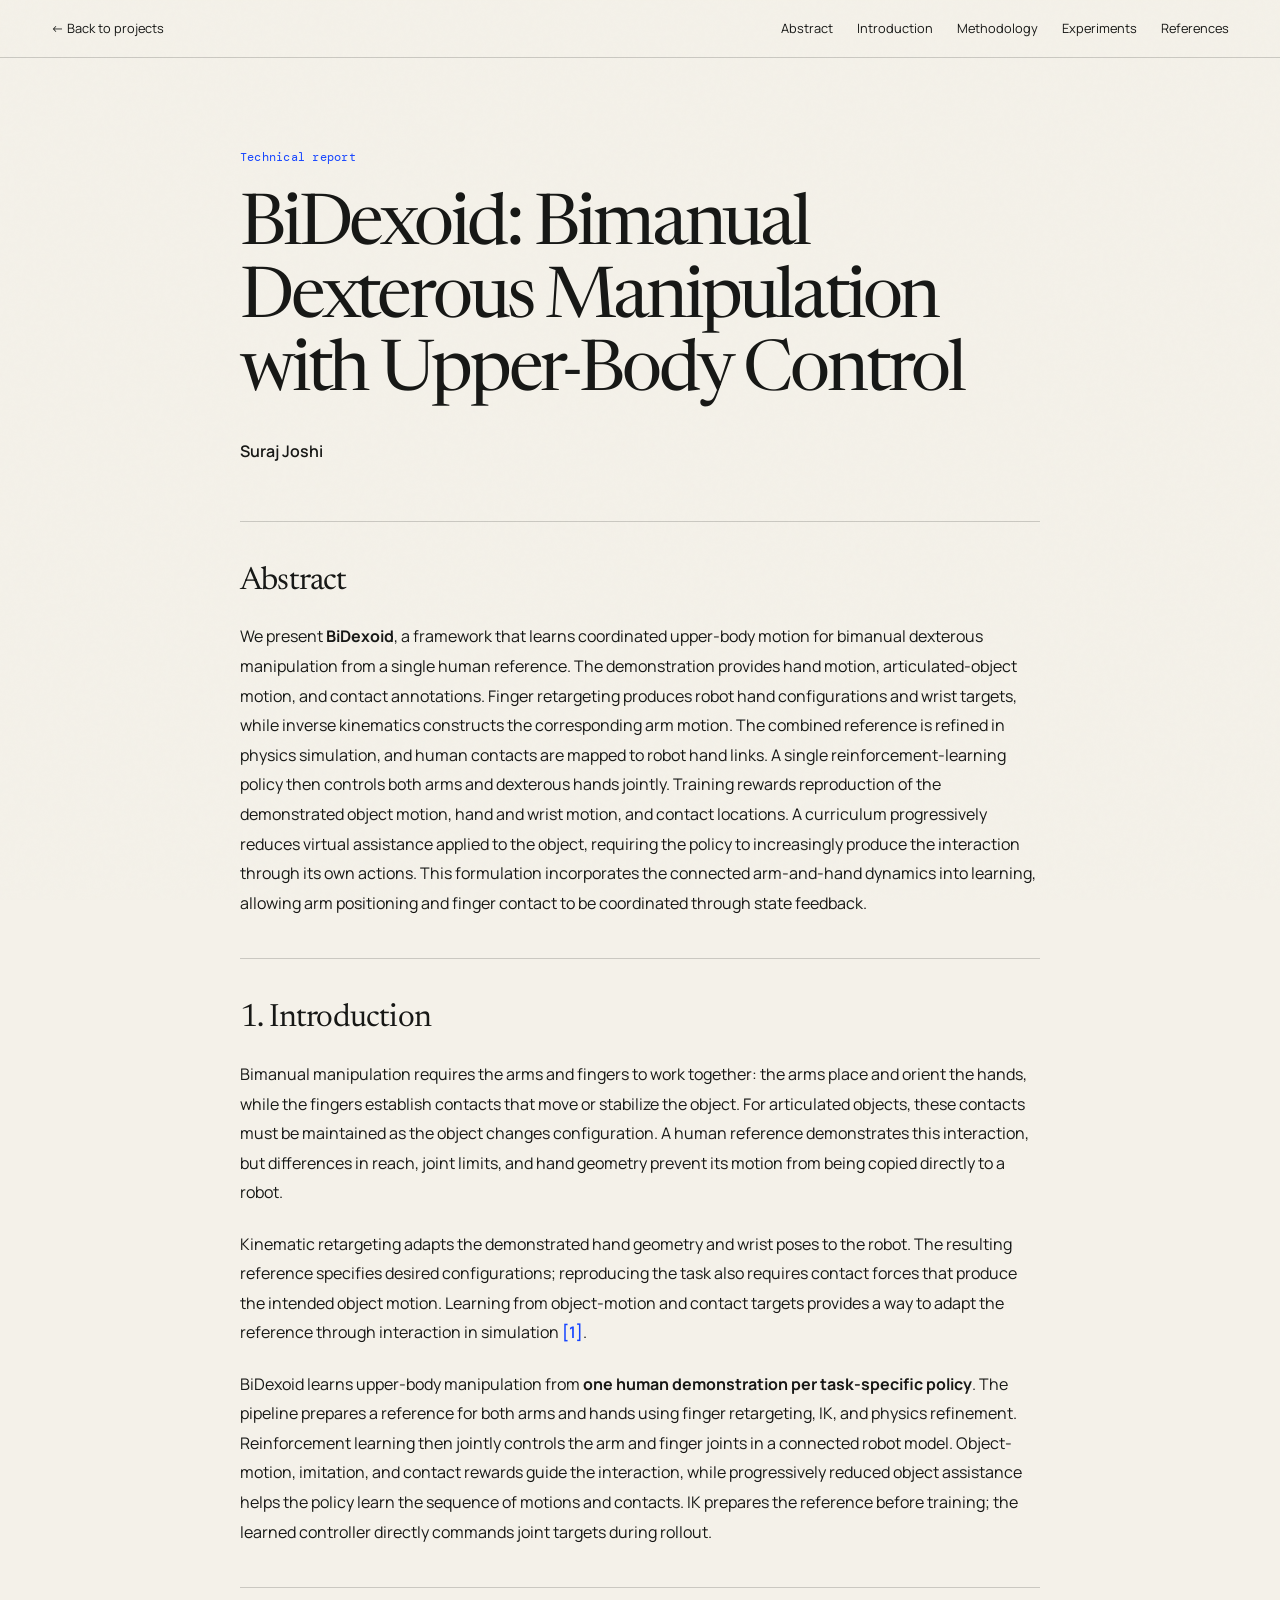
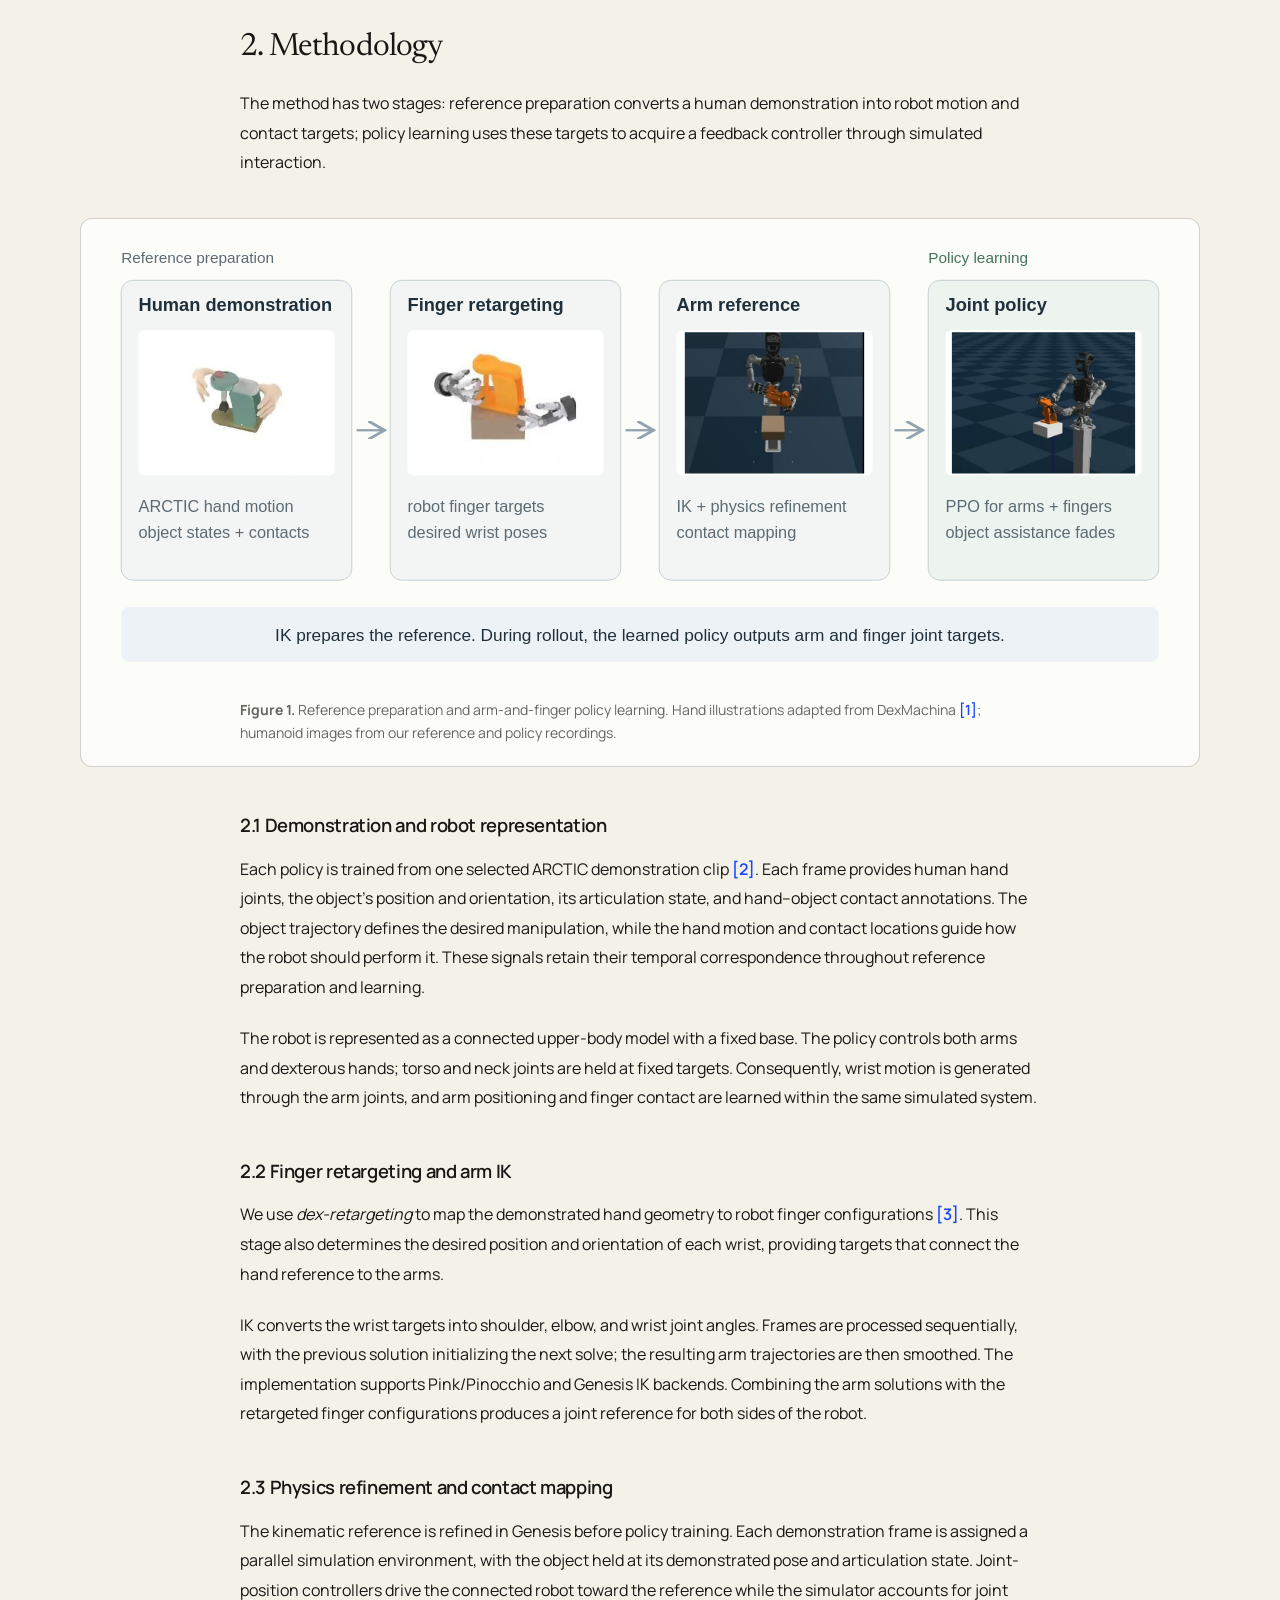
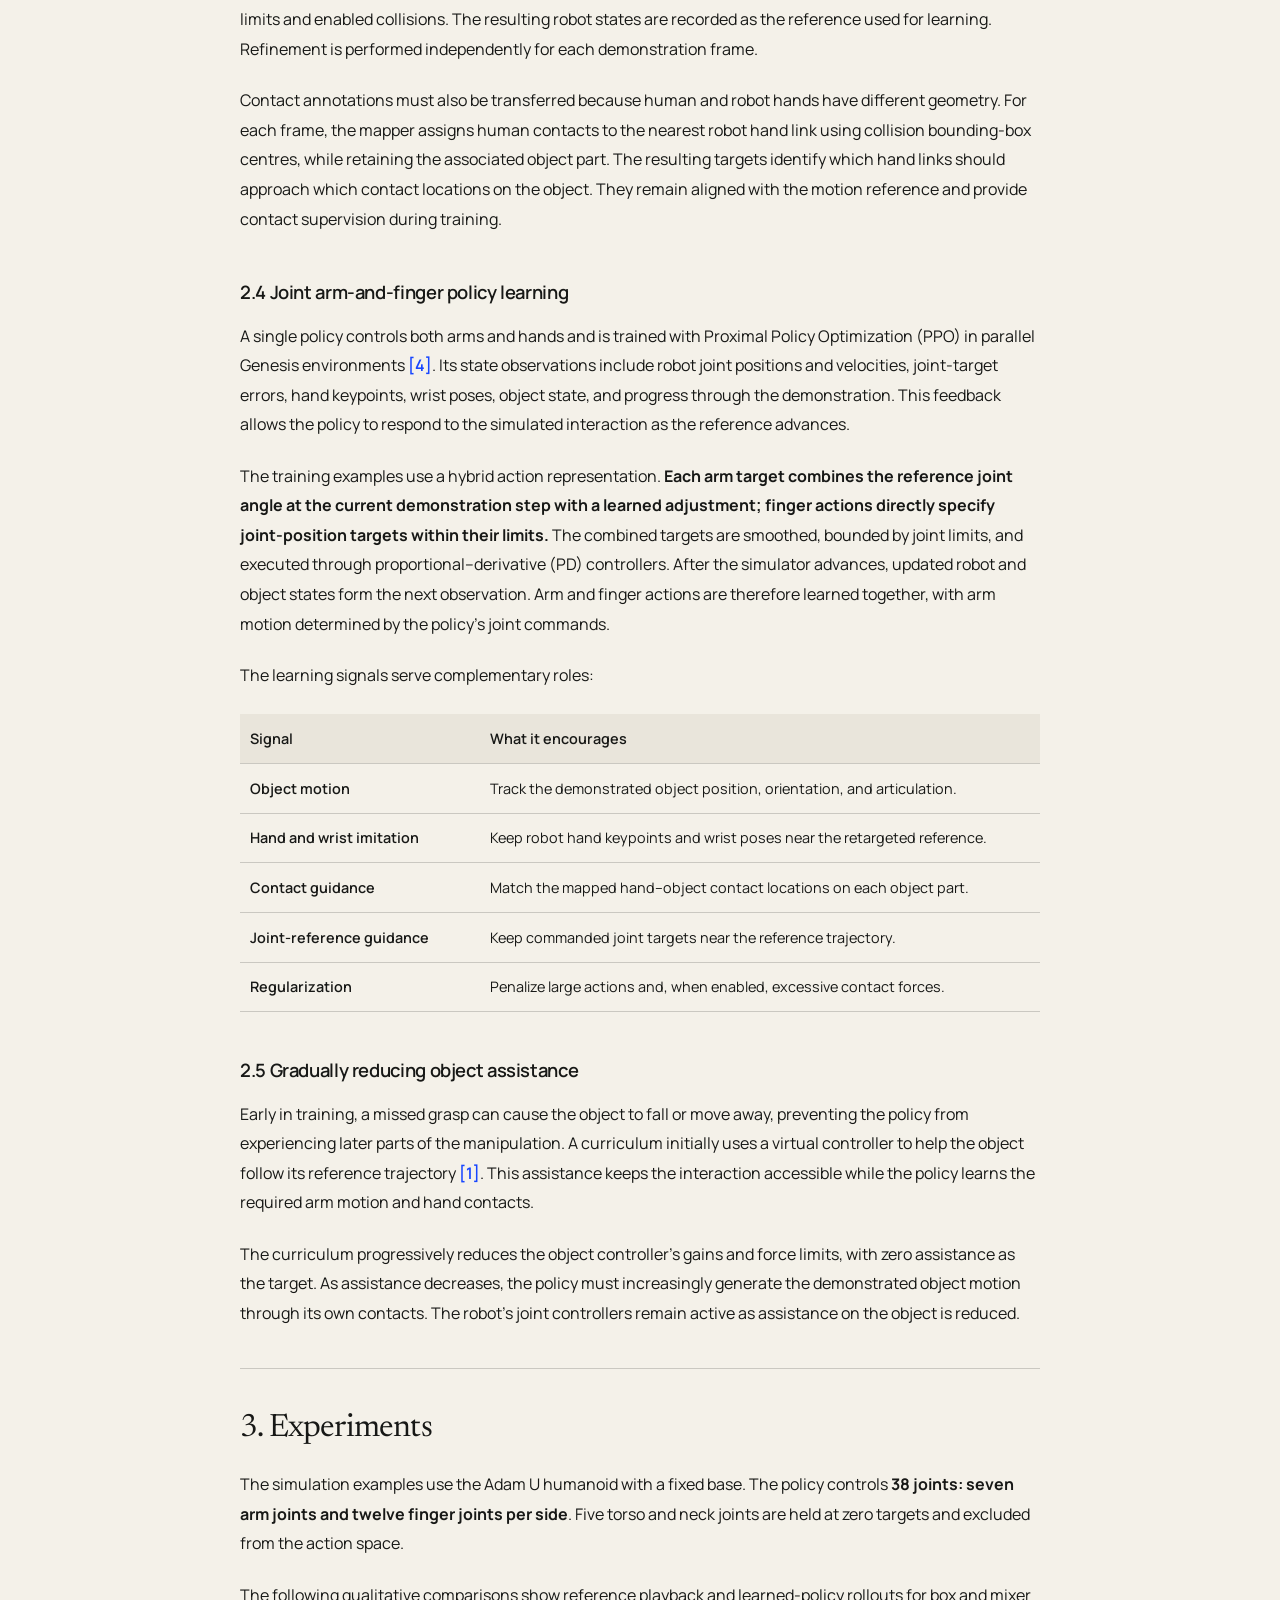
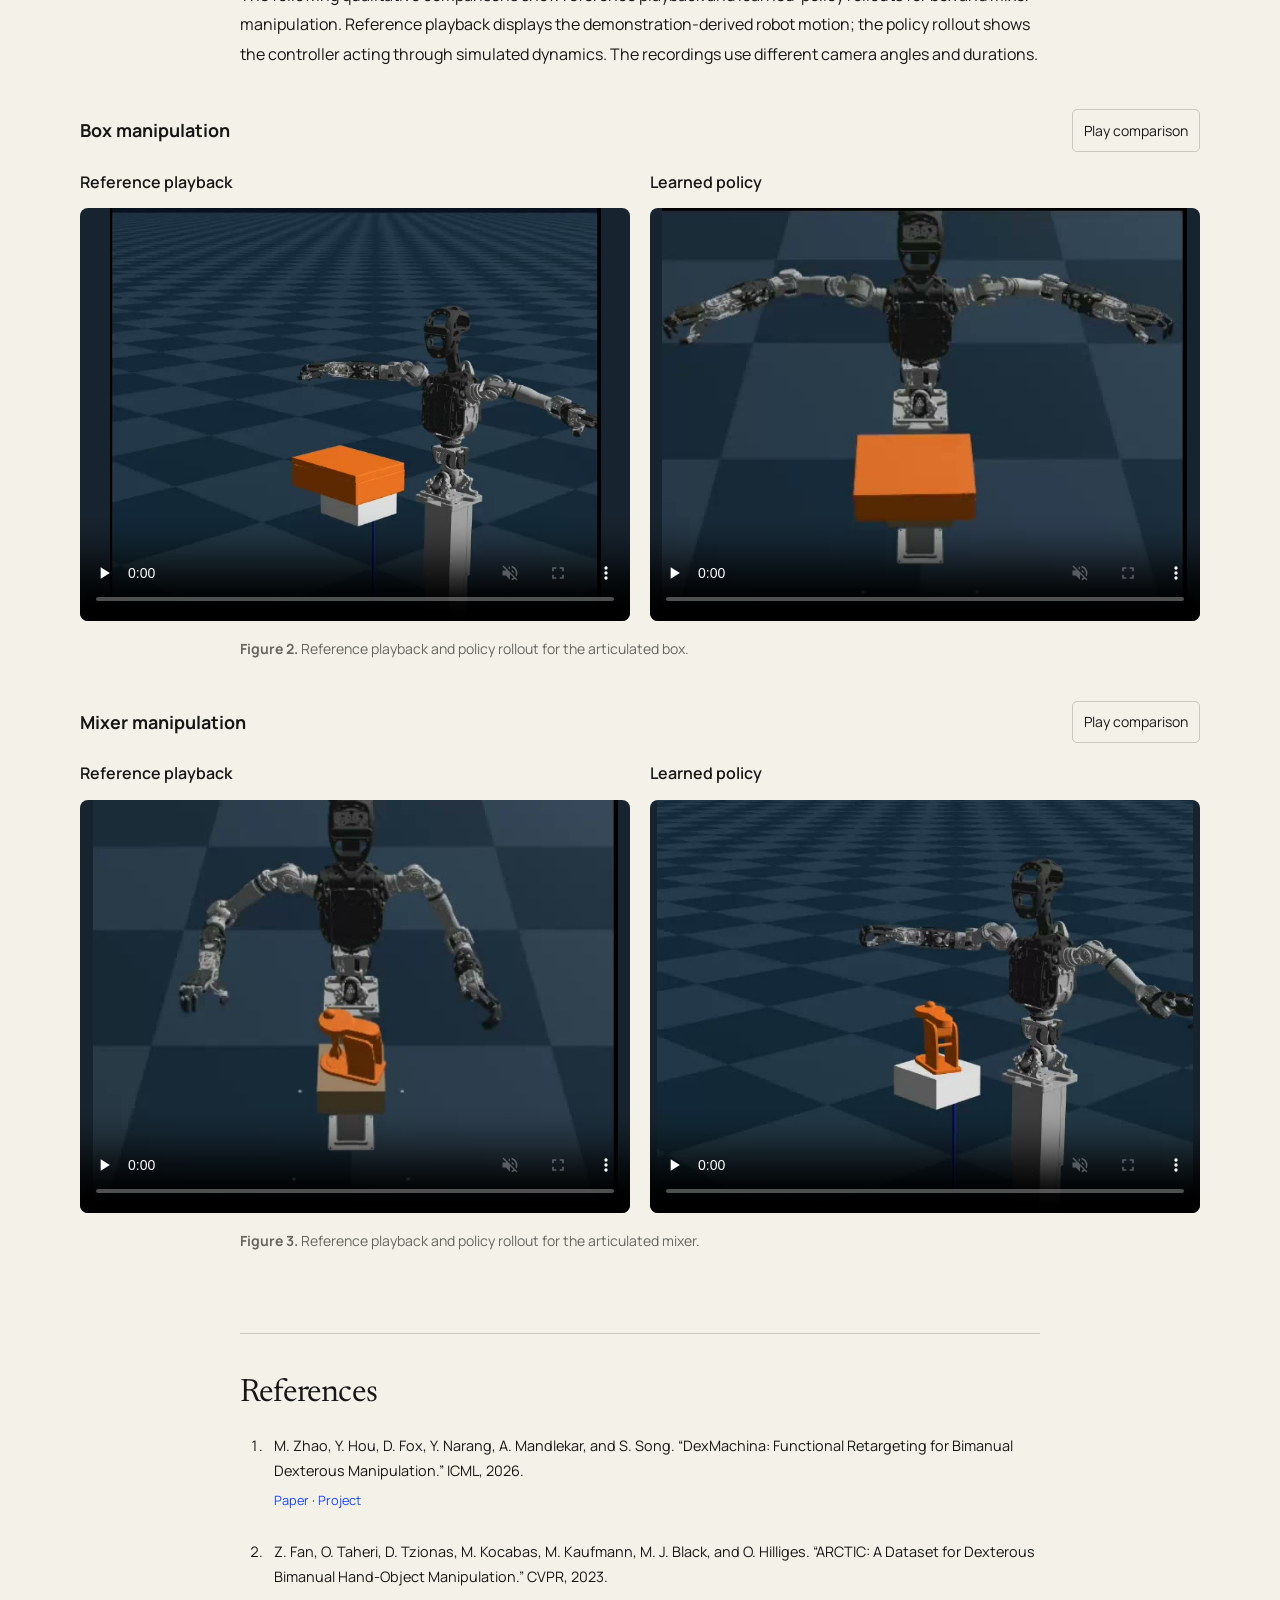
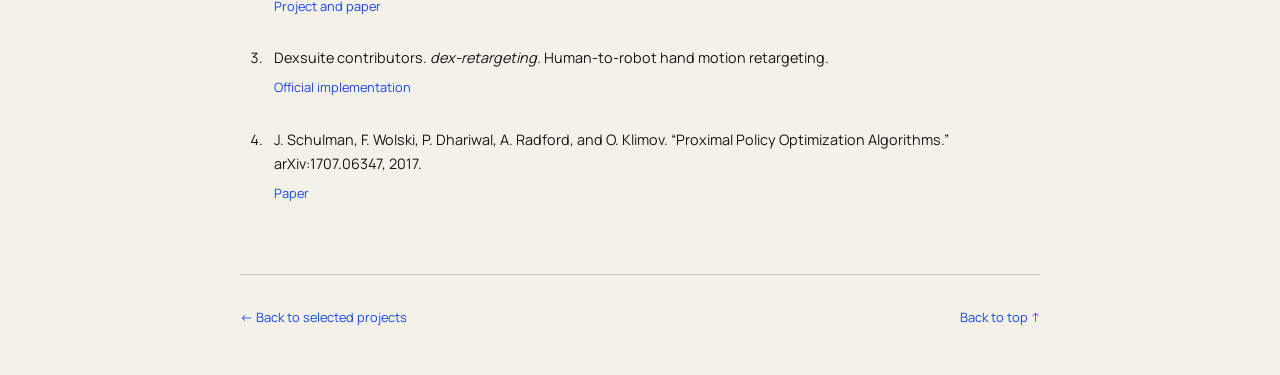
==== commit 34aa7860: "Update BiDexoid single-reference learning narrative" ====
--- a/reports/bidexoid.html
+++ b/reports/bidexoid.html
@@ -3,7 +3,7 @@
   <head>
     <meta charset="UTF-8" />
     <meta name="viewport" content="width=device-width, initial-scale=1.0" />
-    <meta name="description" content="BiDexoid extends DexMachina with arm inverse kinematics and joint arm-and-finger policy learning for bimanual manipulation on the Adam U humanoid." />
+    <meta name="description" content="BiDexoid learns coordinated upper-body motion for bimanual dexterous manipulation from a single human reference through kinematic retargeting, physics refinement, and reinforcement learning." />
     <meta name="author" content="Suraj Joshi" />
     <title>BiDexoid: Bimanual Dexterous Manipulation with Upper-Body Control — Suraj Joshi</title>
     <link rel="preconnect" href="https://fonts.googleapis.com" />
@@ -19,7 +19,7 @@
     <header class="report-header">
       <a class="report-home" href="../index.html#projects">← Back to projects</a>
       <nav aria-label="Report sections">
-        <a href="#abstract">Abstract</a><a href="#introduction">Introduction</a><a href="#methodology">Methodology</a><a href="#demonstrations">Videos</a><a href="#references">References</a>
+        <a href="#abstract">Abstract</a><a href="#introduction">Introduction</a><a href="#methodology">Methodology</a><a href="#demonstrations">Experiments</a><a href="#references">References</a>
       </nav>
     </header>
     <main class="report-shell bidexoid-report" id="report">
@@ -32,19 +32,19 @@
 
         <section class="report-section report-abstract" id="abstract" aria-labelledby="abstract-heading">
           <h2 id="abstract-heading">Abstract</h2>
-          <p>Transferring a human manipulation demonstration to a humanoid requires coordinating the arms that position the hands with the fingers that make contact. We present <strong>BiDexoid</strong>, an extension of DexMachina that learns this coordination from a single human hand–object demonstration. Finger retargeting and arm inverse kinematics produce a robot reference, which is refined in simulation and paired with contact targets. A reinforcement-learning policy then controls both arms and dexterous hands on the Adam U humanoid. Training combines object-motion, imitation, and contact guidance with a curriculum that gradually reduces assistance applied to the object. The extension brings the robot’s connected arm-and-hand dynamics into policy learning. This report describes the simulation pipeline and selected reference-versus-policy recordings.</p>
+          <p>We present <strong>BiDexoid</strong>, a framework that learns coordinated upper-body motion for bimanual dexterous manipulation from a single human reference. The demonstration provides hand motion, articulated-object motion, and contact annotations. Finger retargeting produces robot hand configurations and wrist targets, while inverse kinematics constructs the corresponding arm motion. The combined reference is refined in physics simulation, and human contacts are mapped to robot hand links. A single reinforcement-learning policy then controls both arms and dexterous hands jointly. Training rewards reproduction of the demonstrated object motion, hand and wrist motion, and contact locations. A curriculum progressively reduces virtual assistance applied to the object, requiring the policy to increasingly produce the interaction through its own actions. This formulation incorporates the connected arm-and-hand dynamics into learning, allowing arm positioning and finger contact to be coordinated through state feedback.</p>
         </section>
 
         <section class="report-section" id="introduction" aria-labelledby="introduction-heading">
           <h2 id="introduction-heading"><span>1.</span> Introduction</h2>
-          <p>A human demonstration shows how an object should move and where the hands make contact. Reproducing it on a humanoid also requires moving the shoulders, elbows, and wrists into suitable configurations. Differences in arm reach, joint limits, and hand geometry mean that copying the human motion alone may not produce the intended interaction.</p>
-          <p>DexMachina learns manipulation policies from human demonstrations using floating dexterous hands, object-motion targets, and a curriculum of gradually reduced object assistance <a class="citation" href="#ref-1" role="doc-biblioref">[1]</a>. Its arm-feasibility demonstration applies IK to the wrist motions produced by a learned hand policy. BiDexoid extends the learning problem to the attached arms: <strong>IK prepares the reference before training, and the policy then learns arm and finger control together.</strong></p>
-          <p>The robot is represented as one connected entity in the physics simulator. Its wrist motion follows from the arm joints, and the policy learns corrections through interaction with the object. The implementation uses a fixed-base Adam U upper body, with the torso and neck held at fixed joint targets while both arms and hands are controlled.</p>
+          <p>Bimanual manipulation requires the arms and fingers to work together: the arms place and orient the hands, while the fingers establish contacts that move or stabilize the object. For articulated objects, these contacts must be maintained as the object changes configuration. A human reference demonstrates this interaction, but differences in reach, joint limits, and hand geometry prevent its motion from being copied directly to a robot.</p>
+          <p>Kinematic retargeting adapts the demonstrated hand geometry and wrist poses to the robot. The resulting reference specifies desired configurations; reproducing the task also requires contact forces that produce the intended object motion. Learning from object-motion and contact targets provides a way to adapt the reference through interaction in simulation <a class="citation" href="#ref-1" role="doc-biblioref">[1]</a>.</p>
+          <p>BiDexoid learns upper-body manipulation from <strong>one human demonstration per task-specific policy</strong>. The pipeline prepares a reference for both arms and hands using finger retargeting, IK, and physics refinement. Reinforcement learning then jointly controls the arm and finger joints in a connected robot model. Object-motion, imitation, and contact rewards guide the interaction, while progressively reduced object assistance helps the policy learn the sequence of motions and contacts. IK prepares the reference before training; the learned controller directly commands joint targets during rollout.</p>
         </section>
 
         <section class="report-section methodology" id="methodology" aria-labelledby="methodology-heading">
           <h2 id="methodology-heading"><span>2.</span> Methodology</h2>
-          <p>The pipeline first converts the human demonstration into a robot reference and contact targets. It then trains a feedback policy in simulation, using those references to guide manipulation.</p>
+          <p>The method has two stages: reference preparation converts a human demonstration into robot motion and contact targets; policy learning uses these targets to acquire a feedback controller through simulated interaction.</p>
 
           <figure class="bidex-figure" id="pipeline-figure">
             <picture><source media="(max-width: 760px)" srcset="./figures/bidexoid-pipeline-mobile.svg" /><img src="./figures/bidexoid-pipeline.svg" width="1120" height="460" loading="lazy" alt="A human hand-object demonstration supplies finger retargeting and wrist targets. Arm IK, physics refinement, and contact mapping prepare a robot reference. PPO then learns a joint arm-and-finger policy while assistance on the object decreases." /></picture>
@@ -52,20 +52,20 @@
           </figure>
 
           <h3 id="demonstration-data">2.1 Demonstration and robot representation</h3>
-          <p>Each training run starts from a selected ARCTIC demonstration clip <a class="citation" href="#ref-2" role="doc-biblioref">[2]</a>. The input includes human hand joints, the object’s position and orientation, its articulation state, and hand–object contact annotations. The object trajectory defines the desired task outcome; the hand motion and contacts provide guidance for reaching it.</p>
-          <p>The Adam U model has seven controlled arm joints and twelve controlled finger joints per side. One policy therefore outputs <strong>38 actions: 14 for the arms and 24 for the fingers</strong>. Five torso and neck joints remain at zero targets and are excluded from the policy’s action space.</p>
+          <p>Each policy is trained from one selected ARCTIC demonstration clip <a class="citation" href="#ref-2" role="doc-biblioref">[2]</a>. Each frame provides human hand joints, the object’s position and orientation, its articulation state, and hand–object contact annotations. The object trajectory defines the desired manipulation, while the hand motion and contact locations guide how the robot should perform it. These signals retain their temporal correspondence throughout reference preparation and learning.</p>
+          <p>The robot is represented as a connected upper-body model with a fixed base. The policy controls both arms and dexterous hands; torso and neck joints are held at fixed targets. Consequently, wrist motion is generated through the arm joints, and arm positioning and finger contact are learned within the same simulated system.</p>
 
           <h3 id="kinematic-retargeting">2.2 Finger retargeting and arm IK</h3>
-          <p>We use <em>dex-retargeting</em> to map the demonstrated hand geometry to the robot’s finger joints <a class="citation" href="#ref-3" role="doc-biblioref">[3]</a>. The hand-retargeting stage also supplies a desired position and orientation for each wrist. These poses become targets for the humanoid arms.</p>
-          <p>IK converts each wrist target into shoulder, elbow, and wrist joint angles. Frames are processed sequentially, using the previous solution to initialize the next solve, and the arm trajectory is smoothed afterward. The implementation supports Pink/Pinocchio and Genesis IK backends. Combining the arm solutions with the finger trajectories produces a reference for the connected robot.</p>
+          <p>We use <em>dex-retargeting</em> to map the demonstrated hand geometry to robot finger configurations <a class="citation" href="#ref-3" role="doc-biblioref">[3]</a>. This stage also determines the desired position and orientation of each wrist, providing targets that connect the hand reference to the arms.</p>
+          <p>IK converts the wrist targets into shoulder, elbow, and wrist joint angles. Frames are processed sequentially, with the previous solution initializing the next solve; the resulting arm trajectories are then smoothed. The implementation supports Pink/Pinocchio and Genesis IK backends. Combining the arm solutions with the retargeted finger configurations produces a joint reference for both sides of the robot.</p>
 
           <h3 id="physics-and-contacts">2.3 Physics refinement and contact mapping</h3>
-          <p>The kinematic reference is refined in Genesis. Each demonstration frame is assigned a parallel simulation environment, with the object held at that frame’s demonstrated state. Joint-position controllers drive the robot toward the reference while the simulator accounts for joint limits and enabled collisions. The resulting robot states are saved as the reference used for learning.</p>
-          <p>Human contact annotations are then mapped to the robot’s hand collision links. For each frame, the mapper finds the nearest link using the centres of its collision bounding boxes and groups contacts by hand, robot link, and object part. Contact targets remain aligned with the selected demonstration frames. These targets guide where contact should occur during policy training.</p>
+          <p>The kinematic reference is refined in Genesis before policy training. Each demonstration frame is assigned a parallel simulation environment, with the object held at its demonstrated pose and articulation state. Joint-position controllers drive the connected robot toward the reference while the simulator accounts for joint limits and enabled collisions. The resulting robot states are recorded as the reference used for learning. Refinement is performed independently for each demonstration frame.</p>
+          <p>Contact annotations must also be transferred because human and robot hands have different geometry. For each frame, the mapper assigns human contacts to the nearest robot hand link using collision bounding-box centres, while retaining the associated object part. The resulting targets identify which hand links should approach which contact locations on the object. They remain aligned with the motion reference and provide contact supervision during training.</p>
 
           <h3 id="policy-learning">2.4 Joint arm-and-finger policy learning</h3>
-          <p>A single policy is trained with Proximal Policy Optimization (PPO) in parallel Genesis environments <a class="citation" href="#ref-4" role="doc-biblioref">[4]</a>. Its state observations include robot joint positions and velocities, joint-target errors, hand keypoints, wrist poses, object state, and progress through the demonstration.</p>
-          <p>In the hybrid action mode used by the training examples, <strong>arm actions adjust the reference joint angles, while finger actions specify joint-position targets within their limits</strong>. Targets are smoothed, bounded by the robot’s joint limits, and sent to PD controllers. The simulator advances, the robot and object states are read again, and the policy makes the next prediction. The rollout commands arm joints directly; it does not solve a new arm IK problem at every policy step.</p>
+          <p>A single policy controls both arms and hands and is trained with Proximal Policy Optimization (PPO) in parallel Genesis environments <a class="citation" href="#ref-4" role="doc-biblioref">[4]</a>. Its state observations include robot joint positions and velocities, joint-target errors, hand keypoints, wrist poses, object state, and progress through the demonstration. This feedback allows the policy to respond to the simulated interaction as the reference advances.</p>
+          <p>The training examples use a hybrid action representation. <strong>Each arm target combines the reference joint angle at the current demonstration step with a learned adjustment; finger actions directly specify joint-position targets within their limits.</strong> The combined targets are smoothed, bounded by joint limits, and executed through proportional–derivative (PD) controllers. After the simulator advances, updated robot and object states form the next observation. Arm and finger actions are therefore learned together, with arm motion determined by the policy’s joint commands.</p>
           <p>The learning signals serve complementary roles:</p>
           <div class="report-table-wrap" role="region" aria-label="Policy learning signals" tabindex="0">
             <table class="report-table bidex-reward-table">
@@ -81,13 +81,14 @@
           </div>
 
           <h3 id="assistance-curriculum">2.5 Gradually reducing object assistance</h3>
-          <p>Early in training, a missed grasp can cause the object to fall or move away before the policy reaches later parts of the demonstration. Following DexMachina’s curriculum, a virtual controller initially helps the object follow its reference trajectory <a class="citation" href="#ref-1" role="doc-biblioref">[1]</a>. This gives the policy opportunities to learn the required sequence of motions and contacts.</p>
-          <p>The curriculum reduces the controller’s gains and force limits as training progresses, ultimately targeting zero assistance. The policy must increasingly produce the object motion through its own arm-and-finger interactions. The assistance acts on the object; the robot continues to use its joint controllers throughout training.</p>
+          <p>Early in training, a missed grasp can cause the object to fall or move away, preventing the policy from experiencing later parts of the manipulation. A curriculum initially uses a virtual controller to help the object follow its reference trajectory <a class="citation" href="#ref-1" role="doc-biblioref">[1]</a>. This assistance keeps the interaction accessible while the policy learns the required arm motion and hand contacts.</p>
+          <p>The curriculum progressively reduces the object controller’s gains and force limits, with zero assistance as the target. As assistance decreases, the policy must increasingly generate the demonstrated object motion through its own contacts. The robot’s joint controllers remain active as assistance on the object is reduced.</p>
         </section>
 
         <section class="report-section" id="demonstrations" aria-labelledby="demonstrations-heading">
-          <h2 id="demonstrations-heading"><span>3.</span> Reference and policy rollouts</h2>
-          <p>The reference recordings show demonstration-derived target motion on the robot. The policy recordings show the learned upper-body controller acting in simulation. The recordings use different camera angles and durations.</p>
+          <h2 id="demonstrations-heading"><span>3.</span> Experiments</h2>
+          <p>The simulation examples use the Adam U humanoid with a fixed base. The policy controls <strong>38 joints: seven arm joints and twelve finger joints per side</strong>. Five torso and neck joints are held at zero targets and excluded from the action space.</p>
+          <p>The following qualitative comparisons show reference playback and learned-policy rollouts for box and mixer manipulation. Reference playback displays the demonstration-derived robot motion; the policy rollout shows the controller acting through simulated dynamics. The recordings use different camera angles and durations.</p>
 
           <figure class="bidex-video-figure" id="box-comparison" aria-labelledby="box-caption">
             <div class="bidex-video-heading"><h3>Box manipulation</h3><button type="button" data-compare-play aria-label="Play box comparison">Play comparison</button></div>
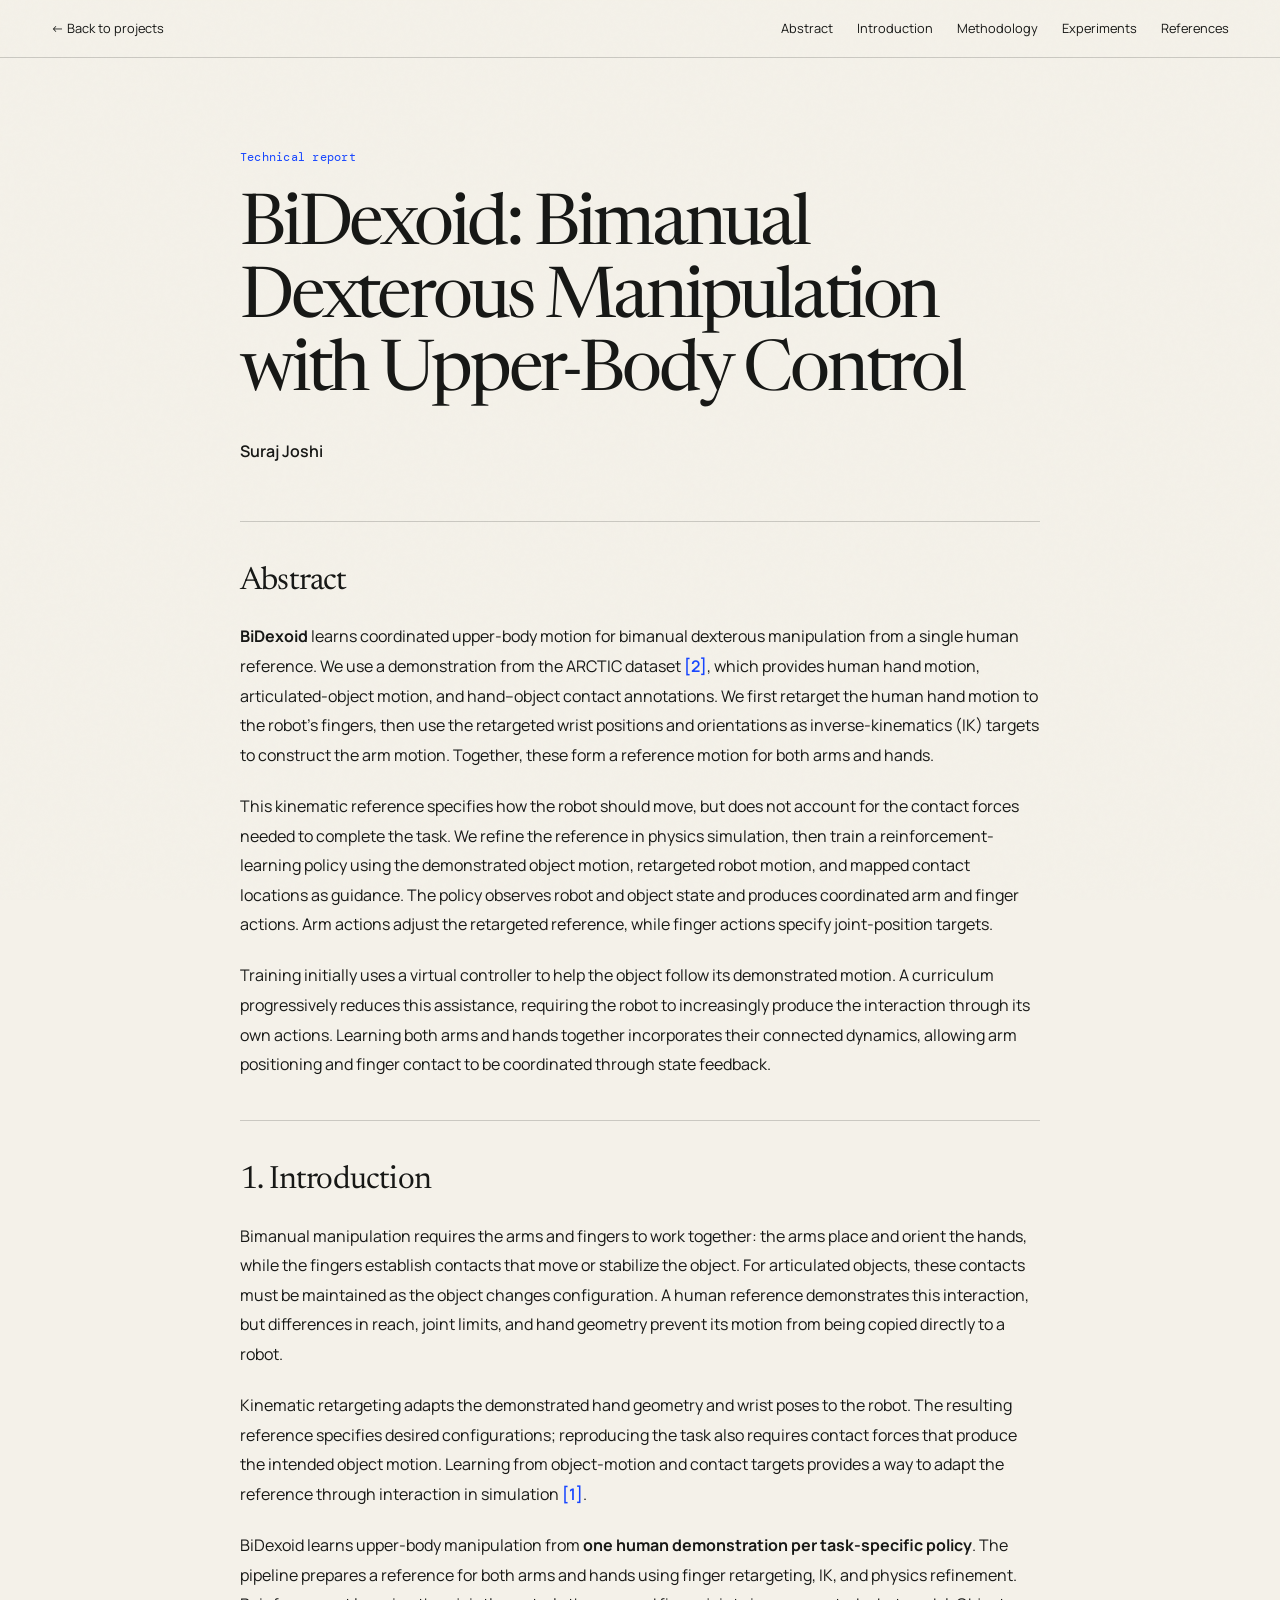
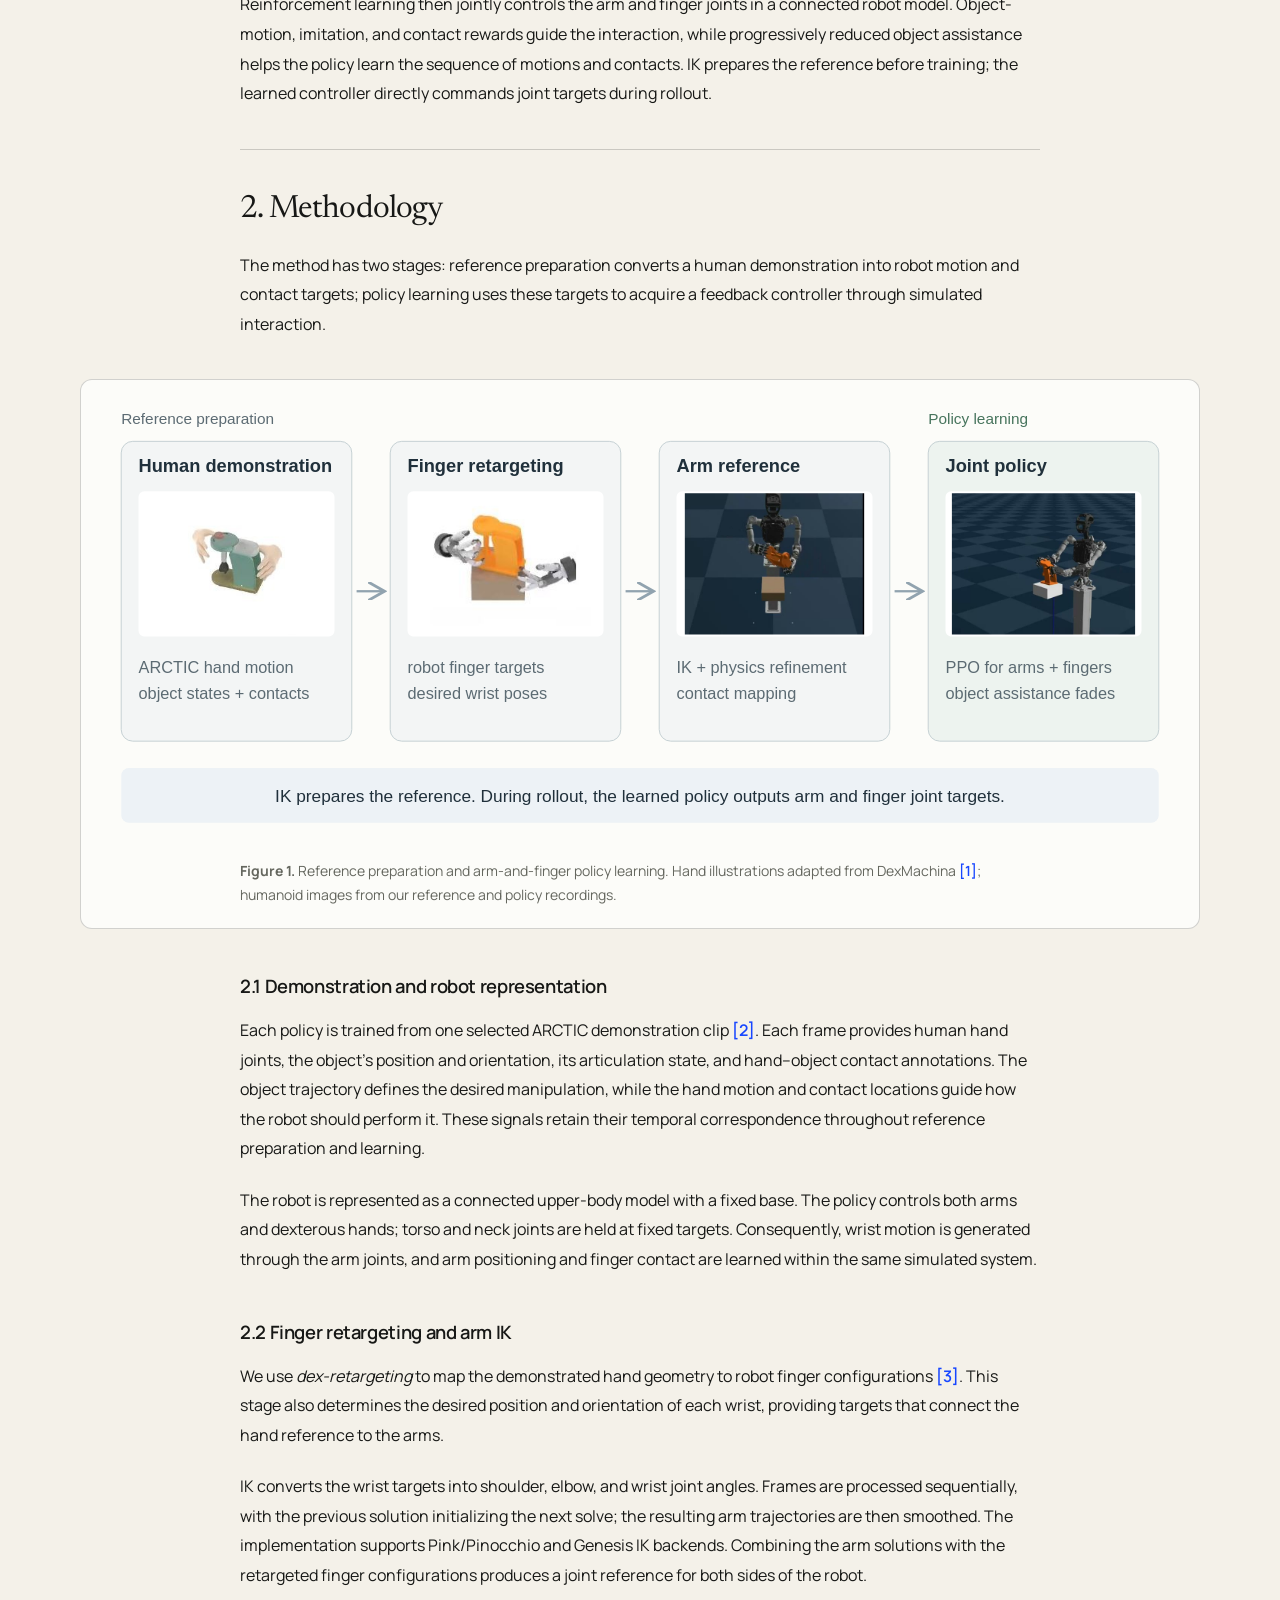
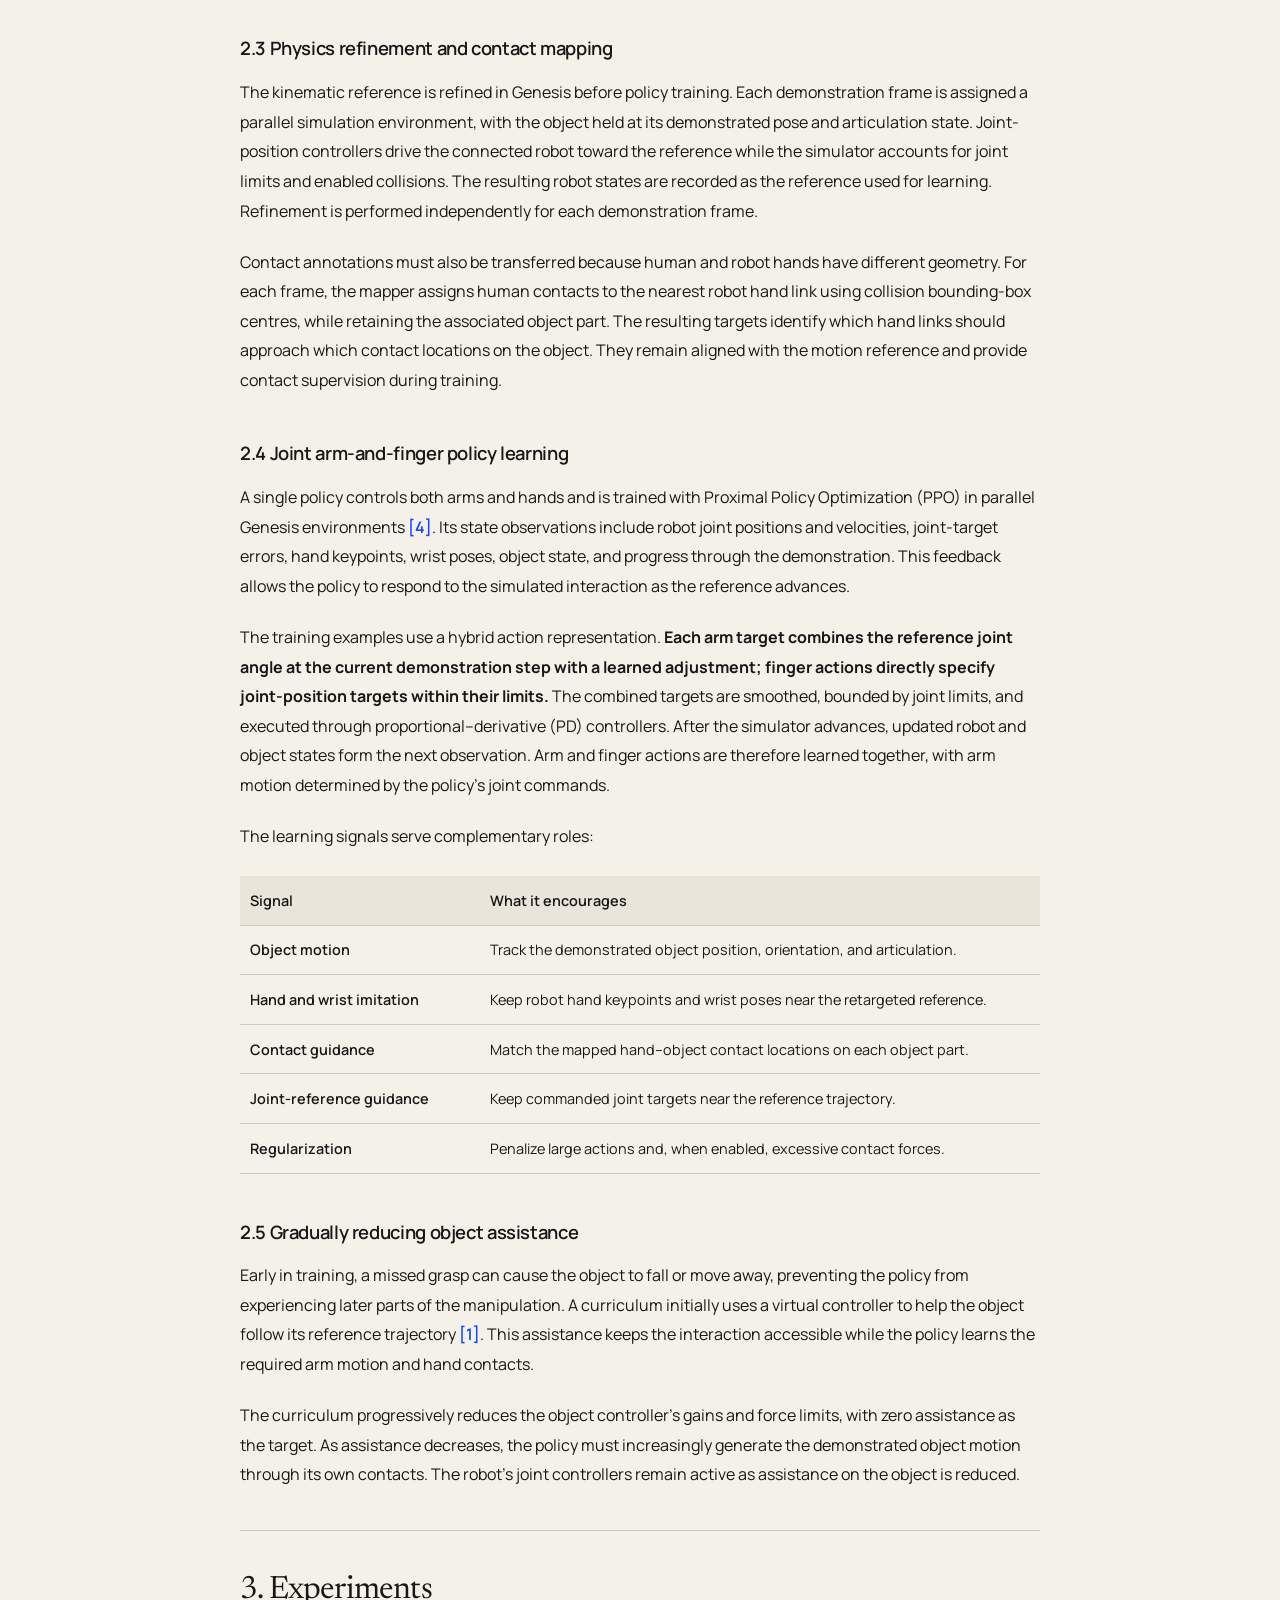
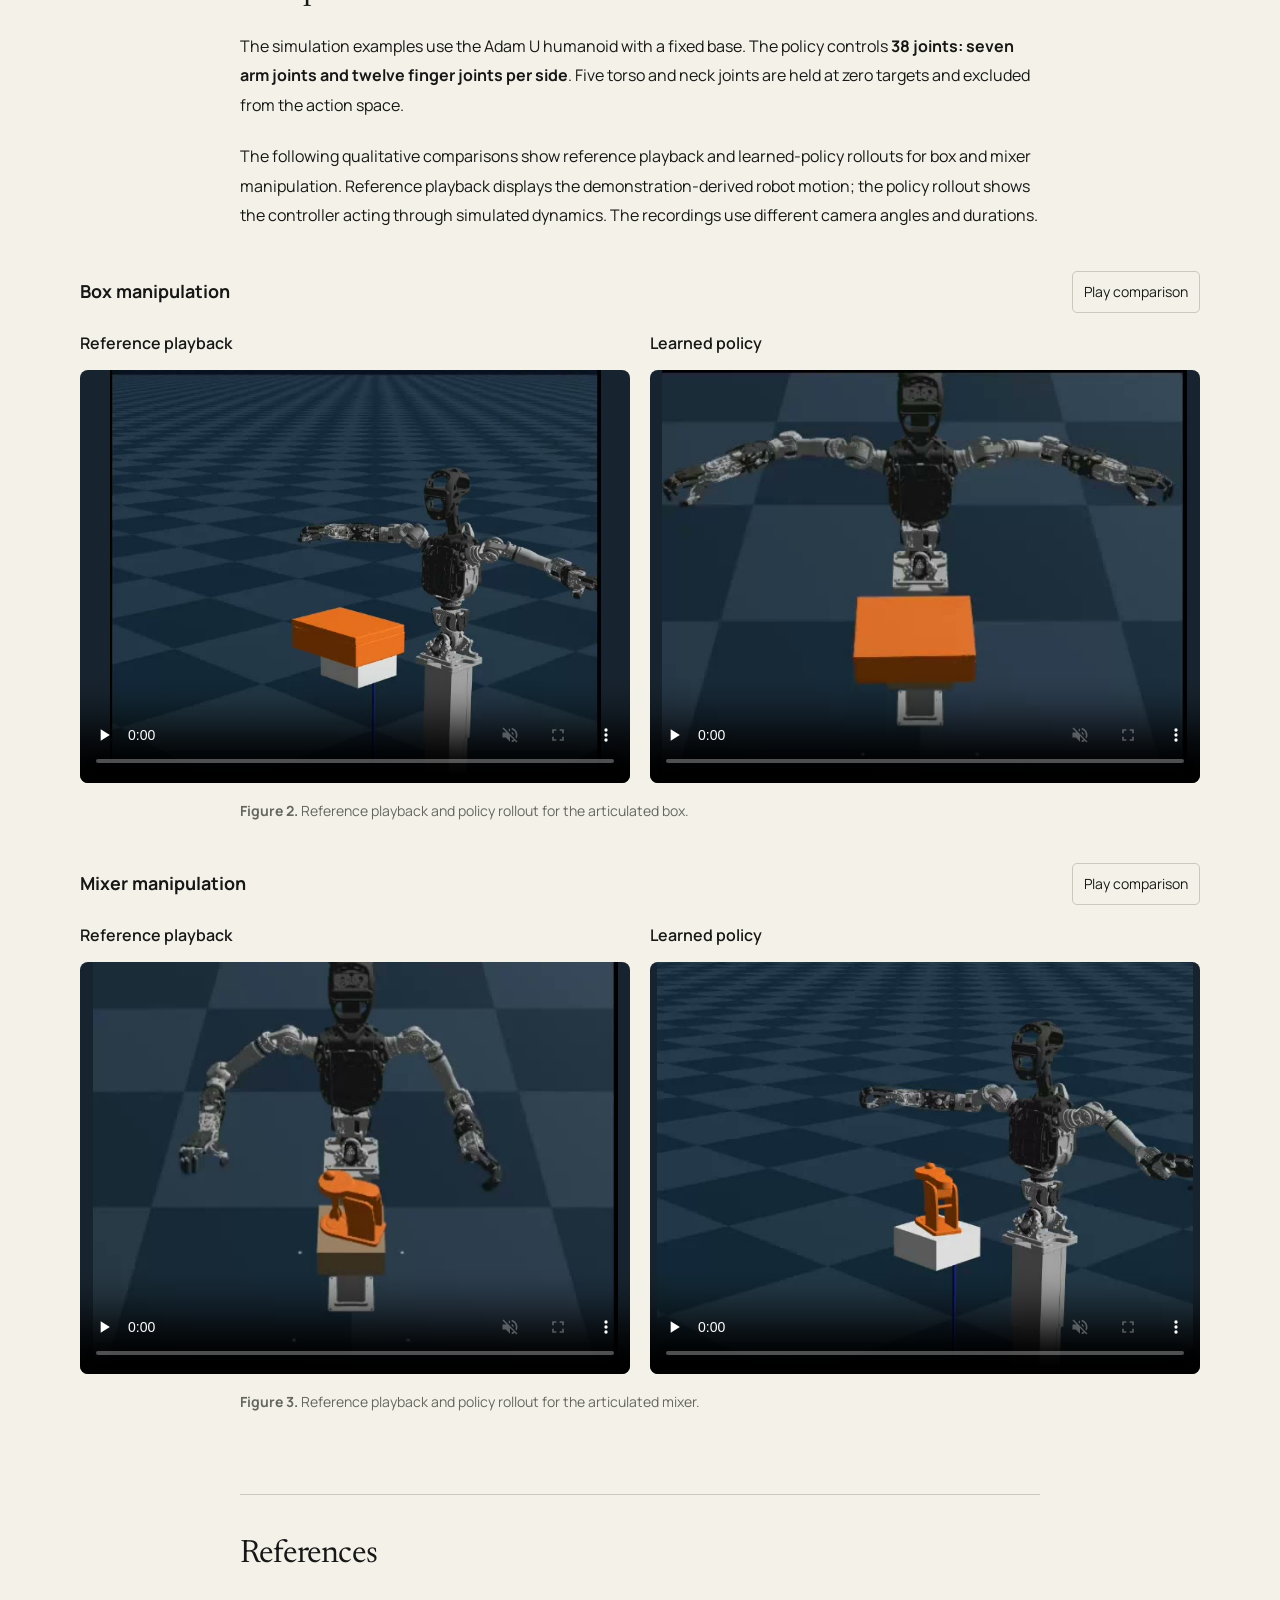
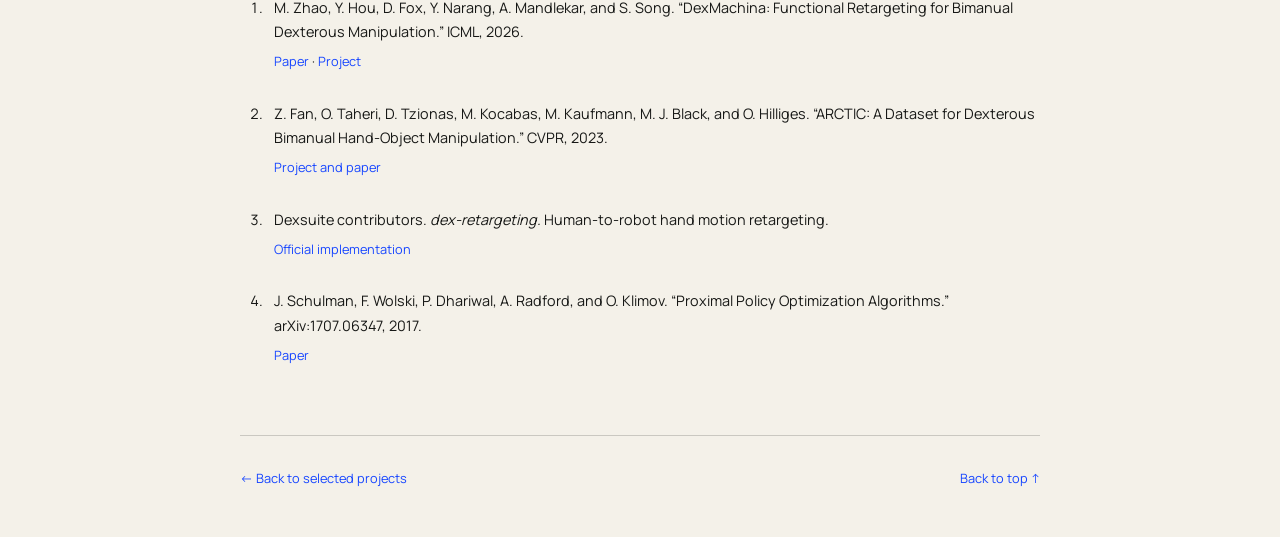
==== commit 67e32c53: "Publish clearer BiDexoid abstract" ====
--- a/reports/bidexoid.html
+++ b/reports/bidexoid.html
@@ -32,7 +32,9 @@
 
         <section class="report-section report-abstract" id="abstract" aria-labelledby="abstract-heading">
           <h2 id="abstract-heading">Abstract</h2>
-          <p>We present <strong>BiDexoid</strong>, a framework that learns coordinated upper-body motion for bimanual dexterous manipulation from a single human reference. The demonstration provides hand motion, articulated-object motion, and contact annotations. Finger retargeting produces robot hand configurations and wrist targets, while inverse kinematics constructs the corresponding arm motion. The combined reference is refined in physics simulation, and human contacts are mapped to robot hand links. A single reinforcement-learning policy then controls both arms and dexterous hands jointly. Training rewards reproduction of the demonstrated object motion, hand and wrist motion, and contact locations. A curriculum progressively reduces virtual assistance applied to the object, requiring the policy to increasingly produce the interaction through its own actions. This formulation incorporates the connected arm-and-hand dynamics into learning, allowing arm positioning and finger contact to be coordinated through state feedback.</p>
+          <p><strong>BiDexoid</strong> learns coordinated upper-body motion for bimanual dexterous manipulation from a single human reference. We use a demonstration from the ARCTIC dataset <a class="citation" href="#ref-2" role="doc-biblioref">[2]</a>, which provides human hand motion, articulated-object motion, and hand–object contact annotations. We first retarget the human hand motion to the robot’s fingers, then use the retargeted wrist positions and orientations as inverse-kinematics (IK) targets to construct the arm motion. Together, these form a reference motion for both arms and hands.</p>
+          <p>This kinematic reference specifies how the robot should move, but does not account for the contact forces needed to complete the task. We refine the reference in physics simulation, then train a reinforcement-learning policy using the demonstrated object motion, retargeted robot motion, and mapped contact locations as guidance. The policy observes robot and object state and produces coordinated arm and finger actions. Arm actions adjust the retargeted reference, while finger actions specify joint-position targets.</p>
+          <p>Training initially uses a virtual controller to help the object follow its demonstrated motion. A curriculum progressively reduces this assistance, requiring the robot to increasingly produce the interaction through its own actions. Learning both arms and hands together incorporates their connected dynamics, allowing arm positioning and finger contact to be coordinated through state feedback.</p>
         </section>
 
         <section class="report-section" id="introduction" aria-labelledby="introduction-heading">
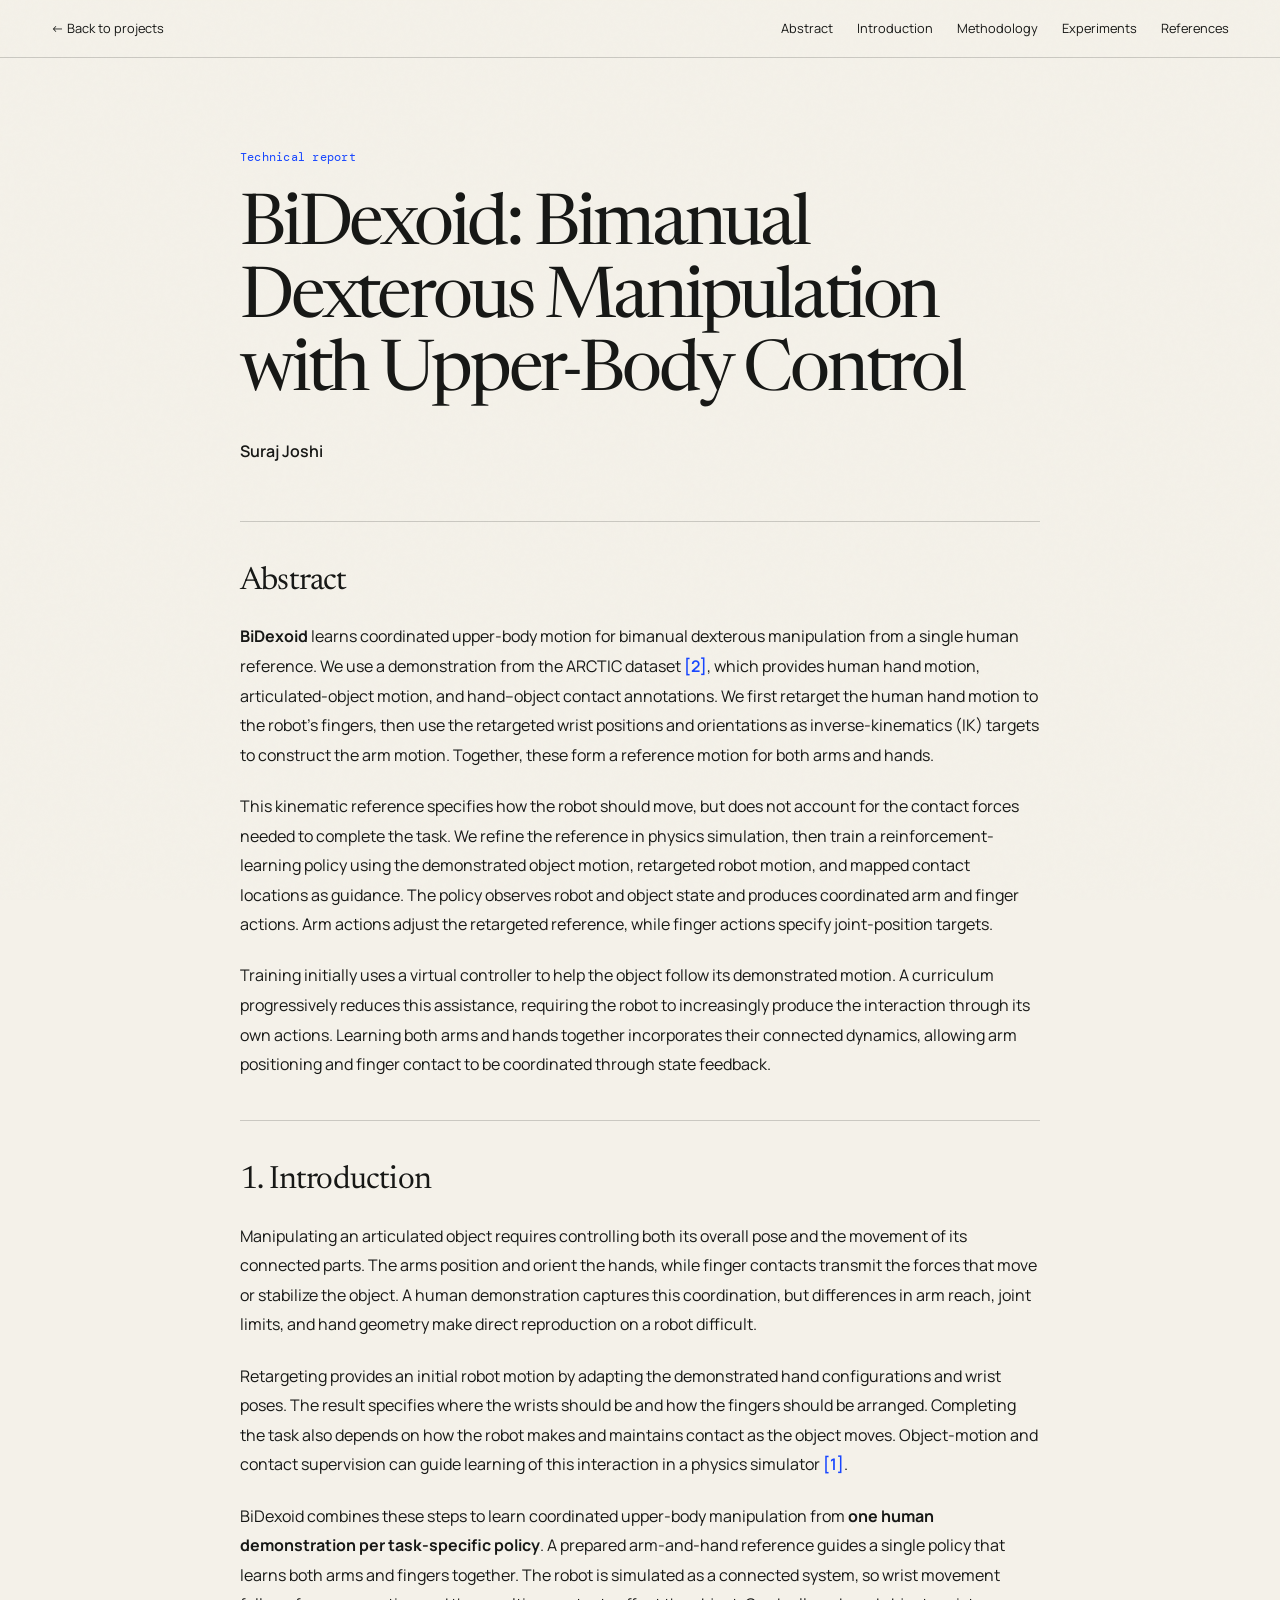
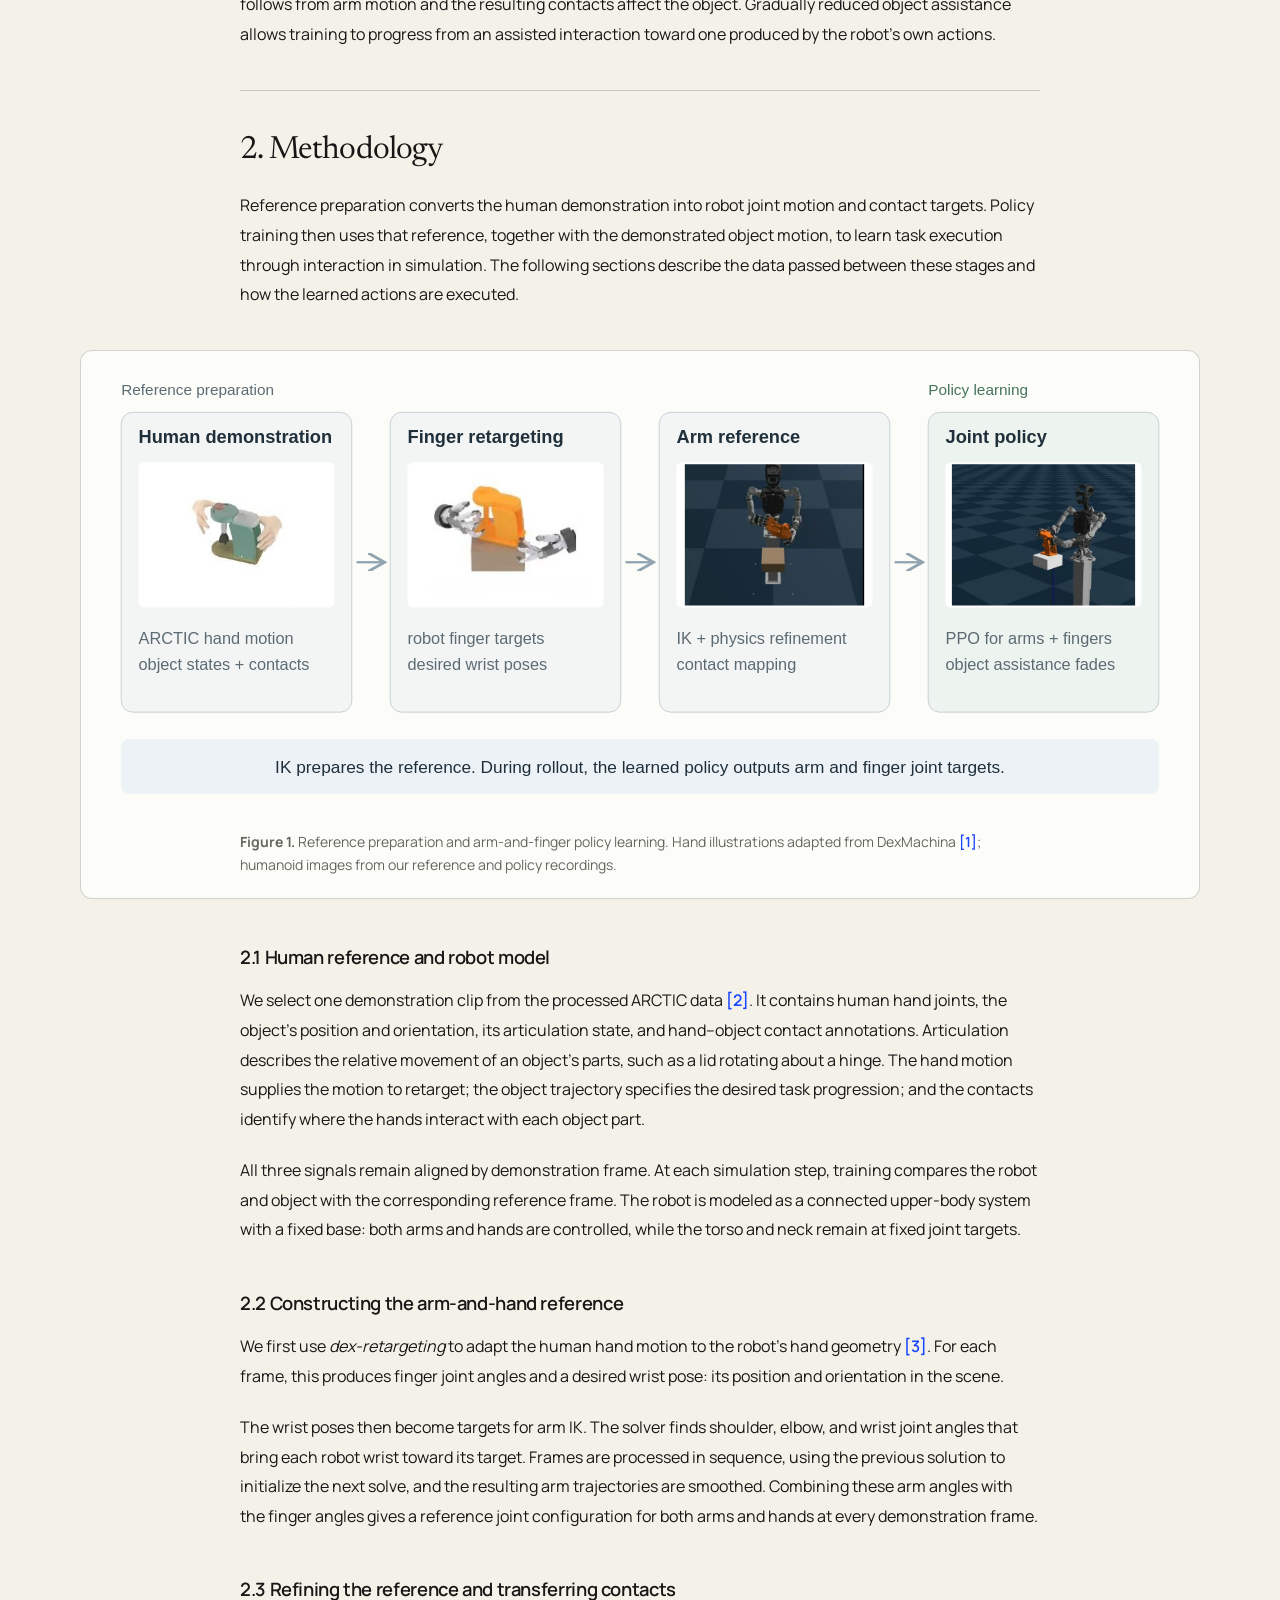
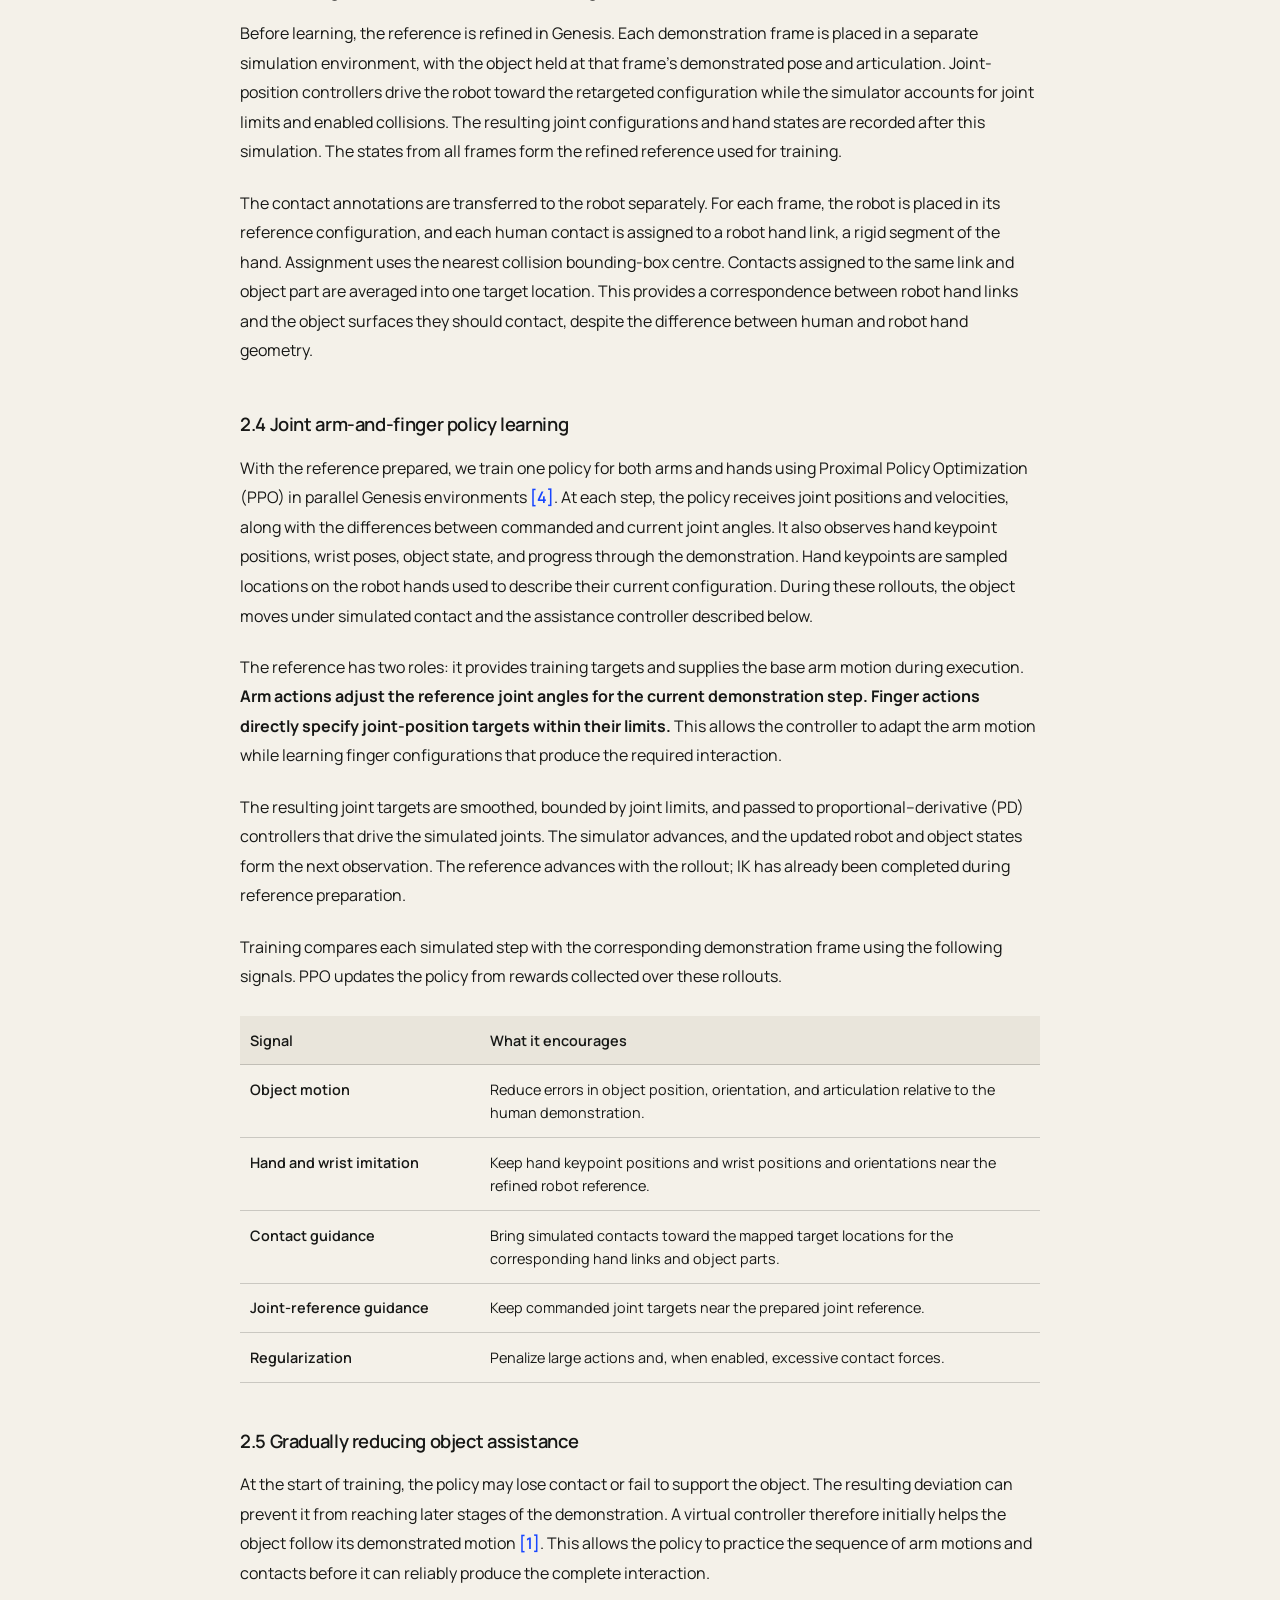
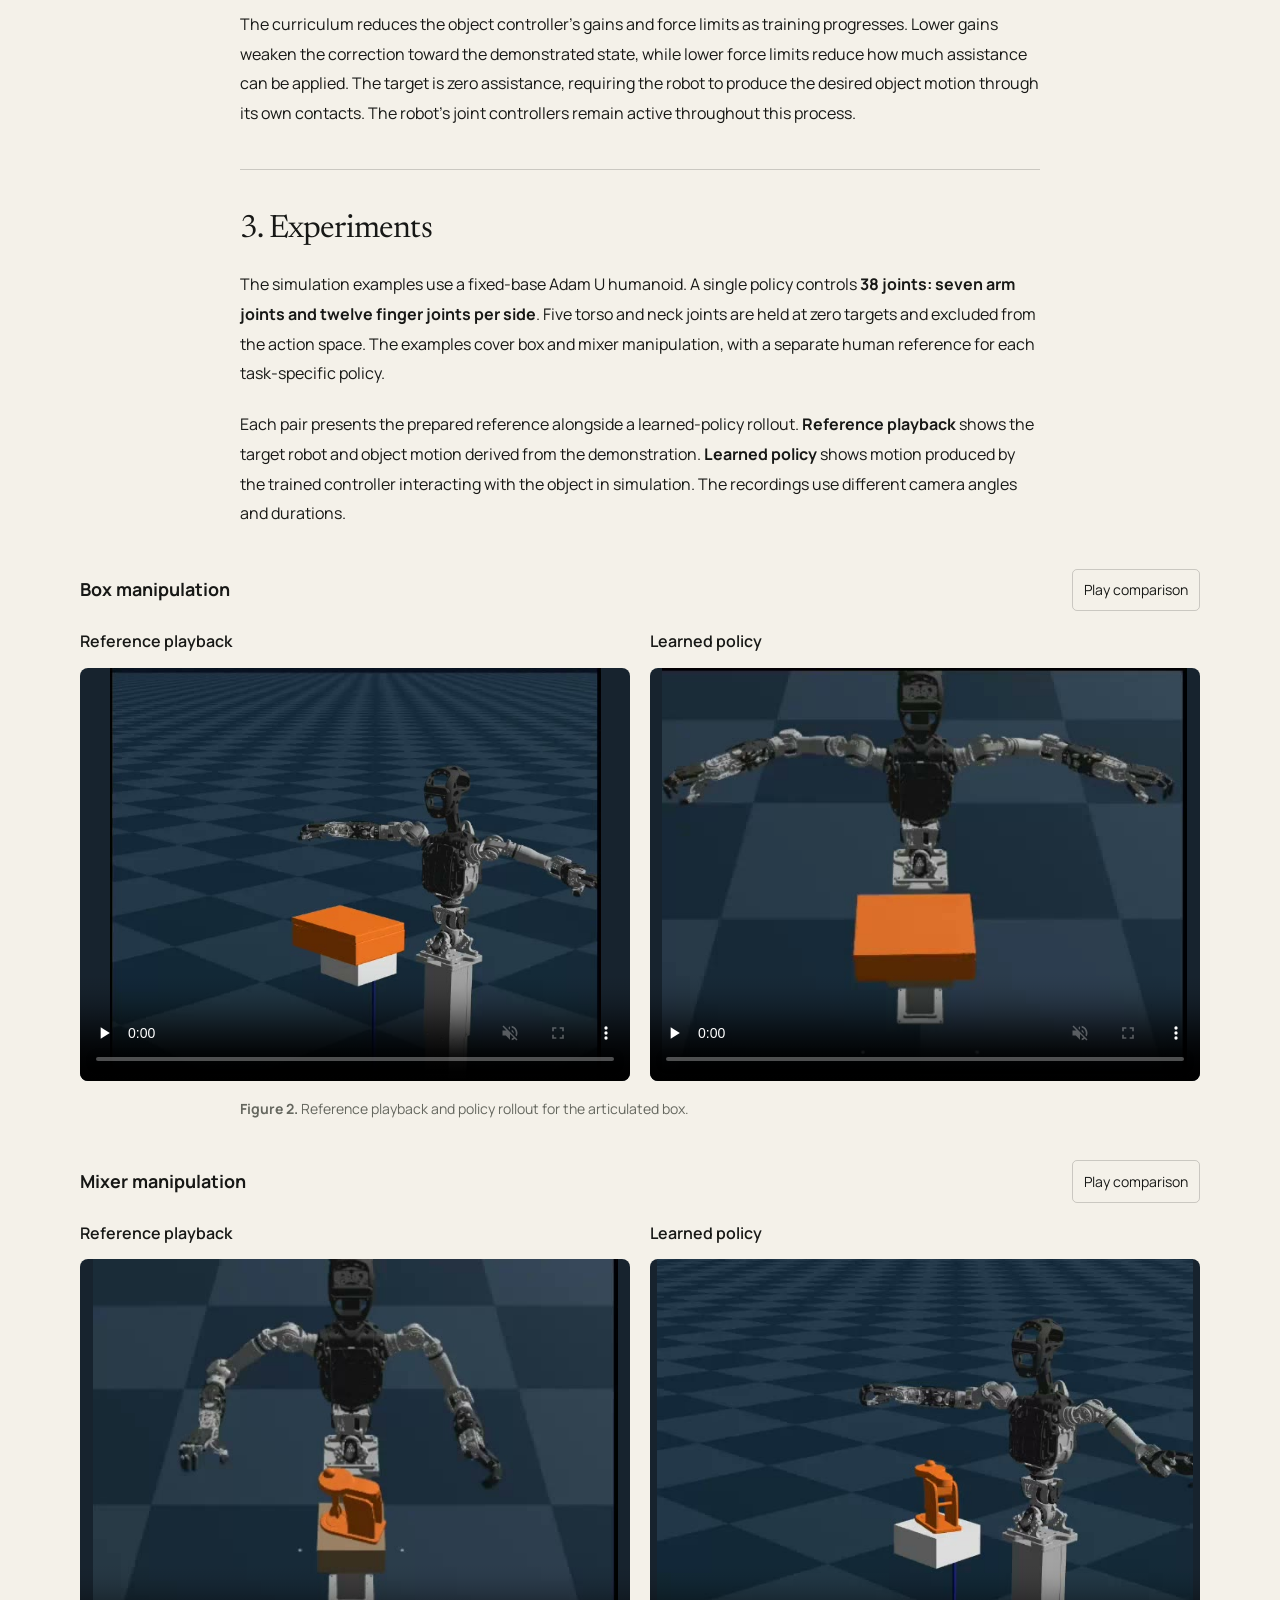
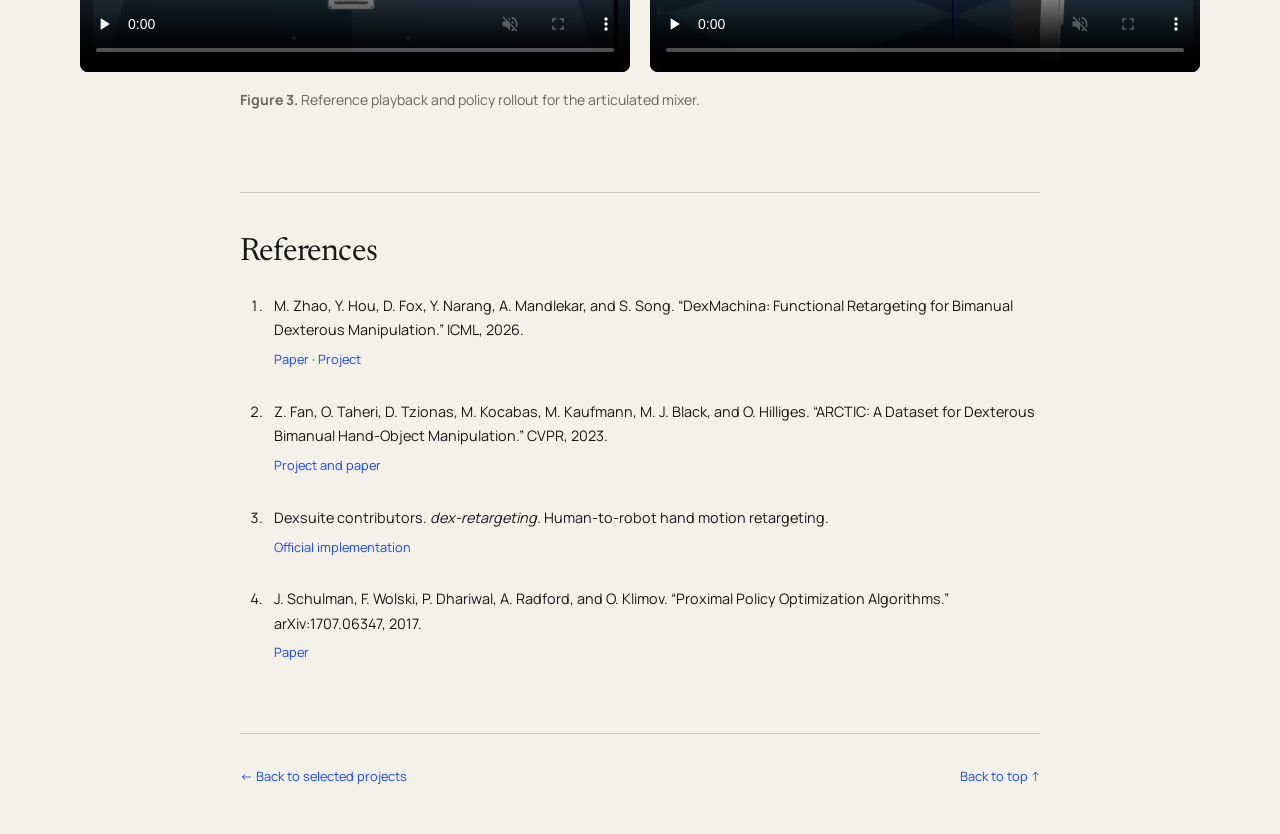
==== commit 064d58ed: "Publish refined BiDexoid introduction and methodology" ====
--- a/reports/bidexoid.html
+++ b/reports/bidexoid.html
@@ -39,58 +39,59 @@
 
         <section class="report-section" id="introduction" aria-labelledby="introduction-heading">
           <h2 id="introduction-heading"><span>1.</span> Introduction</h2>
-          <p>Bimanual manipulation requires the arms and fingers to work together: the arms place and orient the hands, while the fingers establish contacts that move or stabilize the object. For articulated objects, these contacts must be maintained as the object changes configuration. A human reference demonstrates this interaction, but differences in reach, joint limits, and hand geometry prevent its motion from being copied directly to a robot.</p>
-          <p>Kinematic retargeting adapts the demonstrated hand geometry and wrist poses to the robot. The resulting reference specifies desired configurations; reproducing the task also requires contact forces that produce the intended object motion. Learning from object-motion and contact targets provides a way to adapt the reference through interaction in simulation <a class="citation" href="#ref-1" role="doc-biblioref">[1]</a>.</p>
-          <p>BiDexoid learns upper-body manipulation from <strong>one human demonstration per task-specific policy</strong>. The pipeline prepares a reference for both arms and hands using finger retargeting, IK, and physics refinement. Reinforcement learning then jointly controls the arm and finger joints in a connected robot model. Object-motion, imitation, and contact rewards guide the interaction, while progressively reduced object assistance helps the policy learn the sequence of motions and contacts. IK prepares the reference before training; the learned controller directly commands joint targets during rollout.</p>
+          <p>Manipulating an articulated object requires controlling both its overall pose and the movement of its connected parts. The arms position and orient the hands, while finger contacts transmit the forces that move or stabilize the object. A human demonstration captures this coordination, but differences in arm reach, joint limits, and hand geometry make direct reproduction on a robot difficult.</p>
+          <p>Retargeting provides an initial robot motion by adapting the demonstrated hand configurations and wrist poses. The result specifies where the wrists should be and how the fingers should be arranged. Completing the task also depends on how the robot makes and maintains contact as the object moves. Object-motion and contact supervision can guide learning of this interaction in a physics simulator <a class="citation" href="#ref-1" role="doc-biblioref">[1]</a>.</p>
+          <p>BiDexoid combines these steps to learn coordinated upper-body manipulation from <strong>one human demonstration per task-specific policy</strong>. A prepared arm-and-hand reference guides a single policy that learns both arms and fingers together. The robot is simulated as a connected system, so wrist movement follows from arm motion and the resulting contacts affect the object. Gradually reduced object assistance allows training to progress from an assisted interaction toward one produced by the robot’s own actions.</p>
         </section>
 
         <section class="report-section methodology" id="methodology" aria-labelledby="methodology-heading">
           <h2 id="methodology-heading"><span>2.</span> Methodology</h2>
-          <p>The method has two stages: reference preparation converts a human demonstration into robot motion and contact targets; policy learning uses these targets to acquire a feedback controller through simulated interaction.</p>
+          <p>Reference preparation converts the human demonstration into robot joint motion and contact targets. Policy training then uses that reference, together with the demonstrated object motion, to learn task execution through interaction in simulation. The following sections describe the data passed between these stages and how the learned actions are executed.</p>
 
           <figure class="bidex-figure" id="pipeline-figure">
             <picture><source media="(max-width: 760px)" srcset="./figures/bidexoid-pipeline-mobile.svg" /><img src="./figures/bidexoid-pipeline.svg" width="1120" height="460" loading="lazy" alt="A human hand-object demonstration supplies finger retargeting and wrist targets. Arm IK, physics refinement, and contact mapping prepare a robot reference. PPO then learns a joint arm-and-finger policy while assistance on the object decreases." /></picture>
             <figcaption><strong>Figure 1.</strong> Reference preparation and arm-and-finger policy learning. Hand illustrations adapted from DexMachina <a class="citation" href="#ref-1">[1]</a>; humanoid images from our reference and policy recordings.</figcaption>
           </figure>
 
-          <h3 id="demonstration-data">2.1 Demonstration and robot representation</h3>
-          <p>Each policy is trained from one selected ARCTIC demonstration clip <a class="citation" href="#ref-2" role="doc-biblioref">[2]</a>. Each frame provides human hand joints, the object’s position and orientation, its articulation state, and hand–object contact annotations. The object trajectory defines the desired manipulation, while the hand motion and contact locations guide how the robot should perform it. These signals retain their temporal correspondence throughout reference preparation and learning.</p>
-          <p>The robot is represented as a connected upper-body model with a fixed base. The policy controls both arms and dexterous hands; torso and neck joints are held at fixed targets. Consequently, wrist motion is generated through the arm joints, and arm positioning and finger contact are learned within the same simulated system.</p>
+          <h3 id="demonstration-data">2.1 Human reference and robot model</h3>
+          <p>We select one demonstration clip from the processed ARCTIC data <a class="citation" href="#ref-2" role="doc-biblioref">[2]</a>. It contains human hand joints, the object’s position and orientation, its articulation state, and hand–object contact annotations. Articulation describes the relative movement of an object’s parts, such as a lid rotating about a hinge. The hand motion supplies the motion to retarget; the object trajectory specifies the desired task progression; and the contacts identify where the hands interact with each object part.</p>
+          <p>All three signals remain aligned by demonstration frame. At each simulation step, training compares the robot and object with the corresponding reference frame. The robot is modeled as a connected upper-body system with a fixed base: both arms and hands are controlled, while the torso and neck remain at fixed joint targets.</p>
 
-          <h3 id="kinematic-retargeting">2.2 Finger retargeting and arm IK</h3>
-          <p>We use <em>dex-retargeting</em> to map the demonstrated hand geometry to robot finger configurations <a class="citation" href="#ref-3" role="doc-biblioref">[3]</a>. This stage also determines the desired position and orientation of each wrist, providing targets that connect the hand reference to the arms.</p>
-          <p>IK converts the wrist targets into shoulder, elbow, and wrist joint angles. Frames are processed sequentially, with the previous solution initializing the next solve; the resulting arm trajectories are then smoothed. The implementation supports Pink/Pinocchio and Genesis IK backends. Combining the arm solutions with the retargeted finger configurations produces a joint reference for both sides of the robot.</p>
+          <h3 id="kinematic-retargeting">2.2 Constructing the arm-and-hand reference</h3>
+          <p>We first use <em>dex-retargeting</em> to adapt the human hand motion to the robot’s hand geometry <a class="citation" href="#ref-3" role="doc-biblioref">[3]</a>. For each frame, this produces finger joint angles and a desired wrist pose: its position and orientation in the scene.</p>
+          <p>The wrist poses then become targets for arm IK. The solver finds shoulder, elbow, and wrist joint angles that bring each robot wrist toward its target. Frames are processed in sequence, using the previous solution to initialize the next solve, and the resulting arm trajectories are smoothed. Combining these arm angles with the finger angles gives a reference joint configuration for both arms and hands at every demonstration frame.</p>
 
-          <h3 id="physics-and-contacts">2.3 Physics refinement and contact mapping</h3>
-          <p>The kinematic reference is refined in Genesis before policy training. Each demonstration frame is assigned a parallel simulation environment, with the object held at its demonstrated pose and articulation state. Joint-position controllers drive the connected robot toward the reference while the simulator accounts for joint limits and enabled collisions. The resulting robot states are recorded as the reference used for learning. Refinement is performed independently for each demonstration frame.</p>
-          <p>Contact annotations must also be transferred because human and robot hands have different geometry. For each frame, the mapper assigns human contacts to the nearest robot hand link using collision bounding-box centres, while retaining the associated object part. The resulting targets identify which hand links should approach which contact locations on the object. They remain aligned with the motion reference and provide contact supervision during training.</p>
+          <h3 id="physics-and-contacts">2.3 Refining the reference and transferring contacts</h3>
+          <p>Before learning, the reference is refined in Genesis. Each demonstration frame is placed in a separate simulation environment, with the object held at that frame’s demonstrated pose and articulation. Joint-position controllers drive the robot toward the retargeted configuration while the simulator accounts for joint limits and enabled collisions. The resulting joint configurations and hand states are recorded after this simulation. The states from all frames form the refined reference used for training.</p>
+          <p>The contact annotations are transferred to the robot separately. For each frame, the robot is placed in its reference configuration, and each human contact is assigned to a robot hand link, a rigid segment of the hand. Assignment uses the nearest collision bounding-box centre. Contacts assigned to the same link and object part are averaged into one target location. This provides a correspondence between robot hand links and the object surfaces they should contact, despite the difference between human and robot hand geometry.</p>
 
           <h3 id="policy-learning">2.4 Joint arm-and-finger policy learning</h3>
-          <p>A single policy controls both arms and hands and is trained with Proximal Policy Optimization (PPO) in parallel Genesis environments <a class="citation" href="#ref-4" role="doc-biblioref">[4]</a>. Its state observations include robot joint positions and velocities, joint-target errors, hand keypoints, wrist poses, object state, and progress through the demonstration. This feedback allows the policy to respond to the simulated interaction as the reference advances.</p>
-          <p>The training examples use a hybrid action representation. <strong>Each arm target combines the reference joint angle at the current demonstration step with a learned adjustment; finger actions directly specify joint-position targets within their limits.</strong> The combined targets are smoothed, bounded by joint limits, and executed through proportional–derivative (PD) controllers. After the simulator advances, updated robot and object states form the next observation. Arm and finger actions are therefore learned together, with arm motion determined by the policy’s joint commands.</p>
-          <p>The learning signals serve complementary roles:</p>
+          <p>With the reference prepared, we train one policy for both arms and hands using Proximal Policy Optimization (PPO) in parallel Genesis environments <a class="citation" href="#ref-4" role="doc-biblioref">[4]</a>. At each step, the policy receives joint positions and velocities, along with the differences between commanded and current joint angles. It also observes hand keypoint positions, wrist poses, object state, and progress through the demonstration. Hand keypoints are sampled locations on the robot hands used to describe their current configuration. During these rollouts, the object moves under simulated contact and the assistance controller described below.</p>
+          <p>The reference has two roles: it provides training targets and supplies the base arm motion during execution. <strong>Arm actions adjust the reference joint angles for the current demonstration step. Finger actions directly specify joint-position targets within their limits.</strong> This allows the controller to adapt the arm motion while learning finger configurations that produce the required interaction.</p>
+          <p>The resulting joint targets are smoothed, bounded by joint limits, and passed to proportional–derivative (PD) controllers that drive the simulated joints. The simulator advances, and the updated robot and object states form the next observation. The reference advances with the rollout; IK has already been completed during reference preparation.</p>
+          <p>Training compares each simulated step with the corresponding demonstration frame using the following signals. PPO updates the policy from rewards collected over these rollouts.</p>
           <div class="report-table-wrap" role="region" aria-label="Policy learning signals" tabindex="0">
             <table class="report-table bidex-reward-table">
               <thead><tr><th scope="col">Signal</th><th scope="col">What it encourages</th></tr></thead>
               <tbody>
-                <tr><th scope="row">Object motion</th><td>Track the demonstrated object position, orientation, and articulation.</td></tr>
-                <tr><th scope="row">Hand and wrist imitation</th><td>Keep robot hand keypoints and wrist poses near the retargeted reference.</td></tr>
-                <tr><th scope="row">Contact guidance</th><td>Match the mapped hand–object contact locations on each object part.</td></tr>
-                <tr><th scope="row">Joint-reference guidance</th><td>Keep commanded joint targets near the reference trajectory.</td></tr>
+                <tr><th scope="row">Object motion</th><td>Reduce errors in object position, orientation, and articulation relative to the human demonstration.</td></tr>
+                <tr><th scope="row">Hand and wrist imitation</th><td>Keep hand keypoint positions and wrist positions and orientations near the refined robot reference.</td></tr>
+                <tr><th scope="row">Contact guidance</th><td>Bring simulated contacts toward the mapped target locations for the corresponding hand links and object parts.</td></tr>
+                <tr><th scope="row">Joint-reference guidance</th><td>Keep commanded joint targets near the prepared joint reference.</td></tr>
                 <tr><th scope="row">Regularization</th><td>Penalize large actions and, when enabled, excessive contact forces.</td></tr>
               </tbody>
             </table>
           </div>
 
           <h3 id="assistance-curriculum">2.5 Gradually reducing object assistance</h3>
-          <p>Early in training, a missed grasp can cause the object to fall or move away, preventing the policy from experiencing later parts of the manipulation. A curriculum initially uses a virtual controller to help the object follow its reference trajectory <a class="citation" href="#ref-1" role="doc-biblioref">[1]</a>. This assistance keeps the interaction accessible while the policy learns the required arm motion and hand contacts.</p>
-          <p>The curriculum progressively reduces the object controller’s gains and force limits, with zero assistance as the target. As assistance decreases, the policy must increasingly generate the demonstrated object motion through its own contacts. The robot’s joint controllers remain active as assistance on the object is reduced.</p>
+          <p>At the start of training, the policy may lose contact or fail to support the object. The resulting deviation can prevent it from reaching later stages of the demonstration. A virtual controller therefore initially helps the object follow its demonstrated motion <a class="citation" href="#ref-1" role="doc-biblioref">[1]</a>. This allows the policy to practice the sequence of arm motions and contacts before it can reliably produce the complete interaction.</p>
+          <p>The curriculum reduces the object controller’s gains and force limits as training progresses. Lower gains weaken the correction toward the demonstrated state, while lower force limits reduce how much assistance can be applied. The target is zero assistance, requiring the robot to produce the desired object motion through its own contacts. The robot’s joint controllers remain active throughout this process.</p>
         </section>
 
         <section class="report-section" id="demonstrations" aria-labelledby="demonstrations-heading">
           <h2 id="demonstrations-heading"><span>3.</span> Experiments</h2>
-          <p>The simulation examples use the Adam U humanoid with a fixed base. The policy controls <strong>38 joints: seven arm joints and twelve finger joints per side</strong>. Five torso and neck joints are held at zero targets and excluded from the action space.</p>
-          <p>The following qualitative comparisons show reference playback and learned-policy rollouts for box and mixer manipulation. Reference playback displays the demonstration-derived robot motion; the policy rollout shows the controller acting through simulated dynamics. The recordings use different camera angles and durations.</p>
+          <p>The simulation examples use a fixed-base Adam U humanoid. A single policy controls <strong>38 joints: seven arm joints and twelve finger joints per side</strong>. Five torso and neck joints are held at zero targets and excluded from the action space. The examples cover box and mixer manipulation, with a separate human reference for each task-specific policy.</p>
+          <p>Each pair presents the prepared reference alongside a learned-policy rollout. <strong>Reference playback</strong> shows the target robot and object motion derived from the demonstration. <strong>Learned policy</strong> shows motion produced by the trained controller interacting with the object in simulation. The recordings use different camera angles and durations.</p>
 
           <figure class="bidex-video-figure" id="box-comparison" aria-labelledby="box-caption">
             <div class="bidex-video-heading"><h3>Box manipulation</h3><button type="button" data-compare-play aria-label="Play box comparison">Play comparison</button></div>
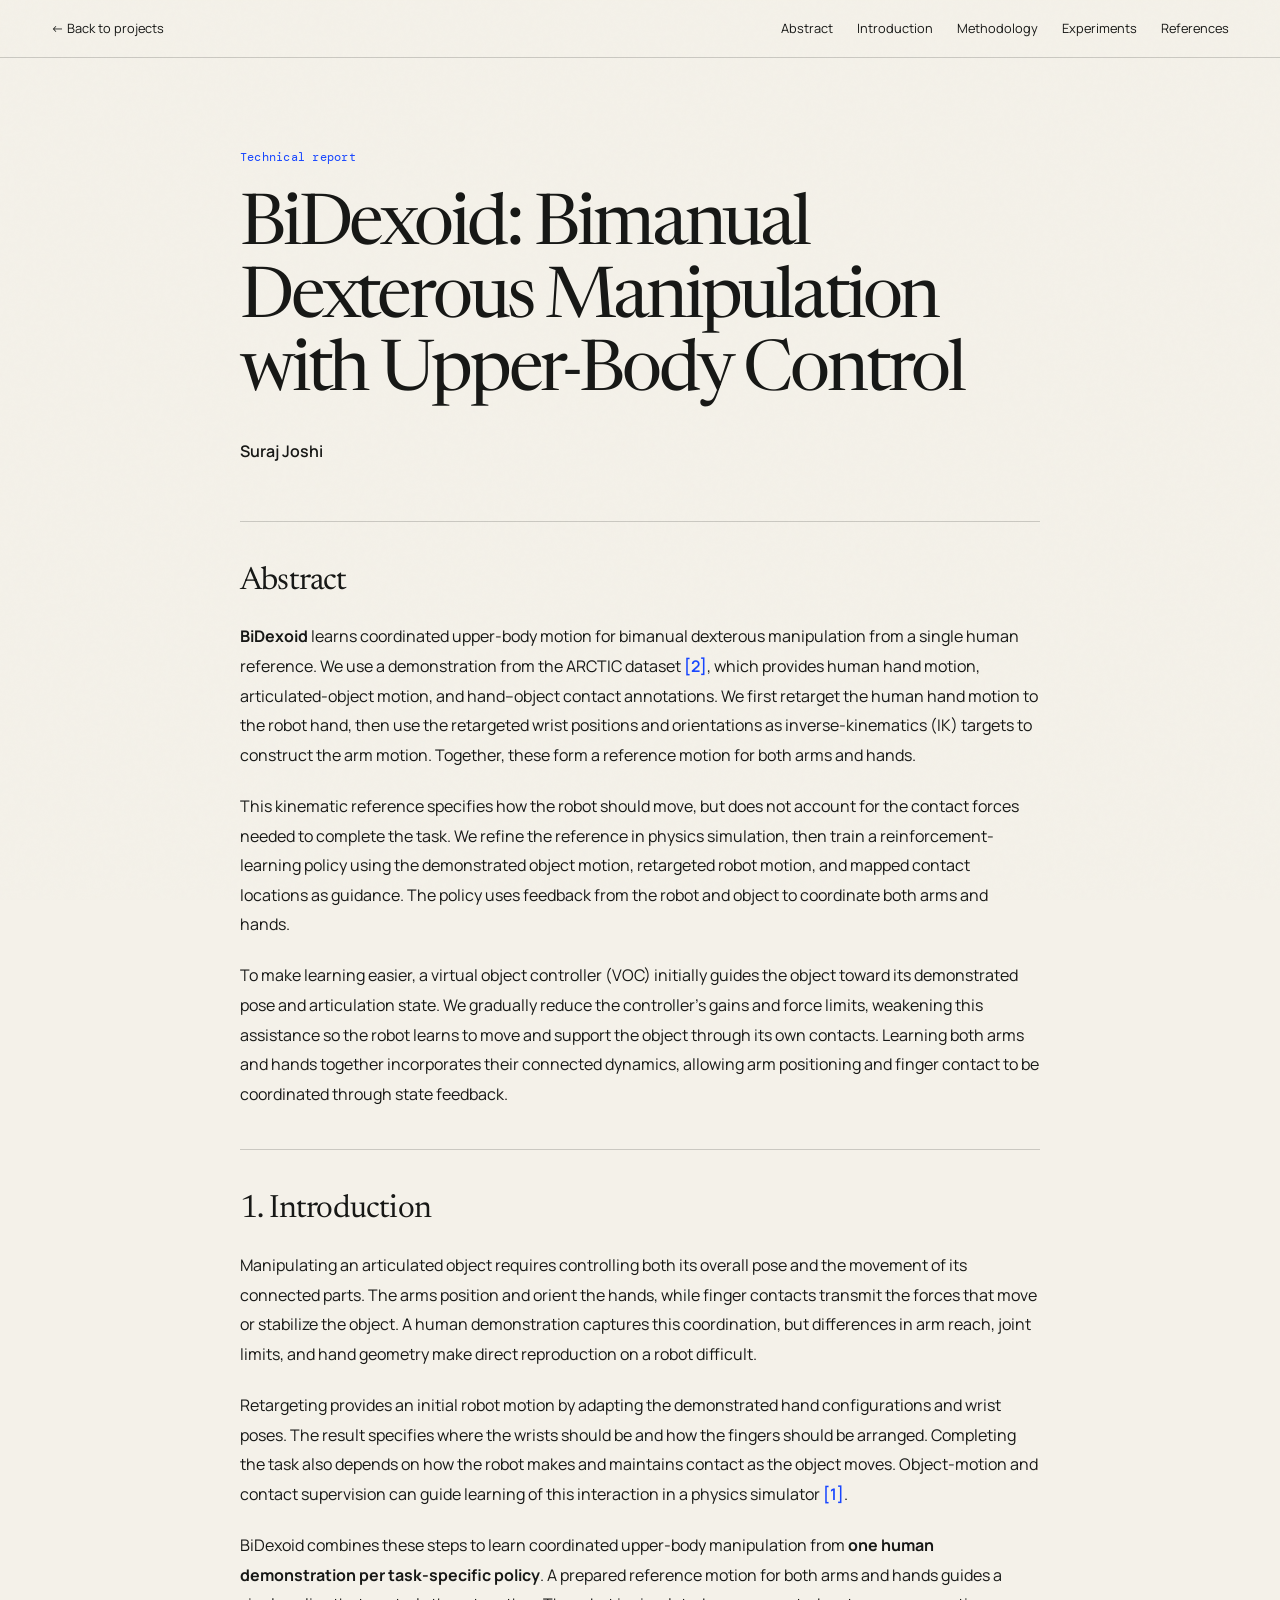
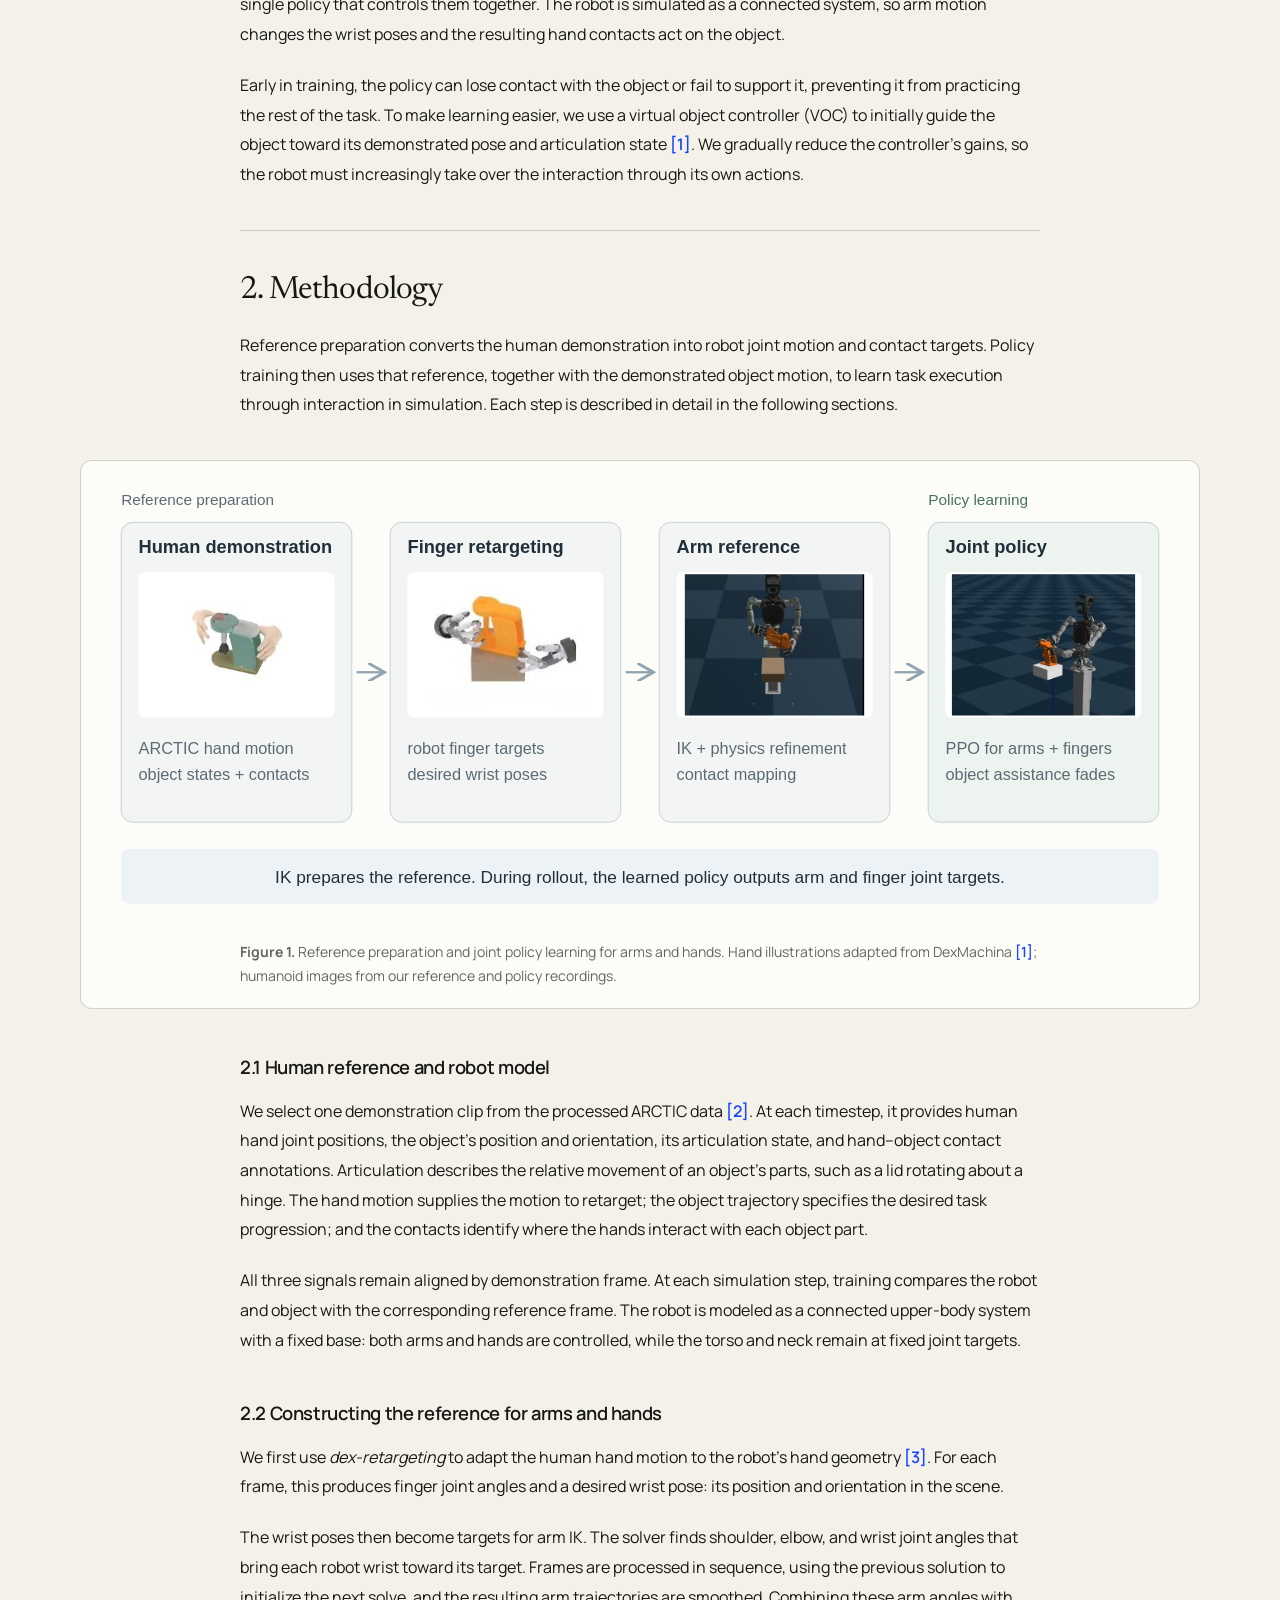
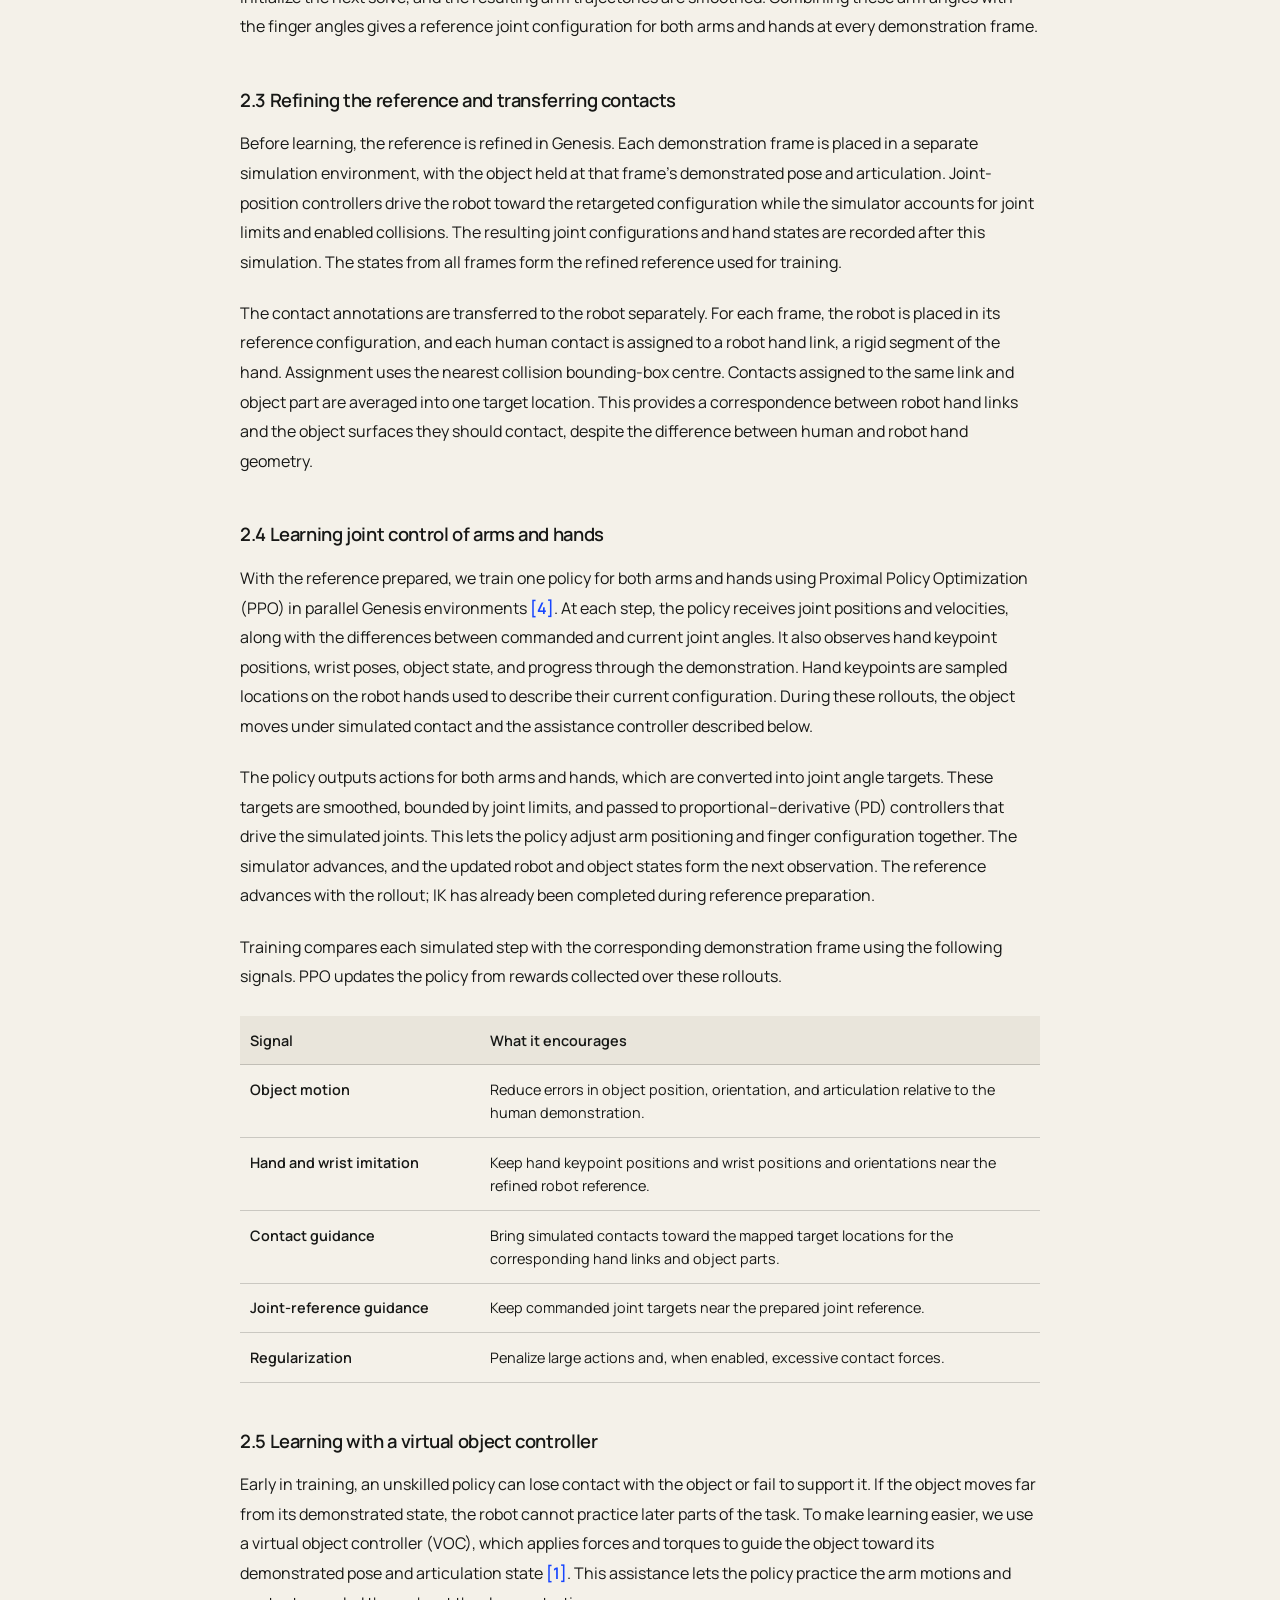
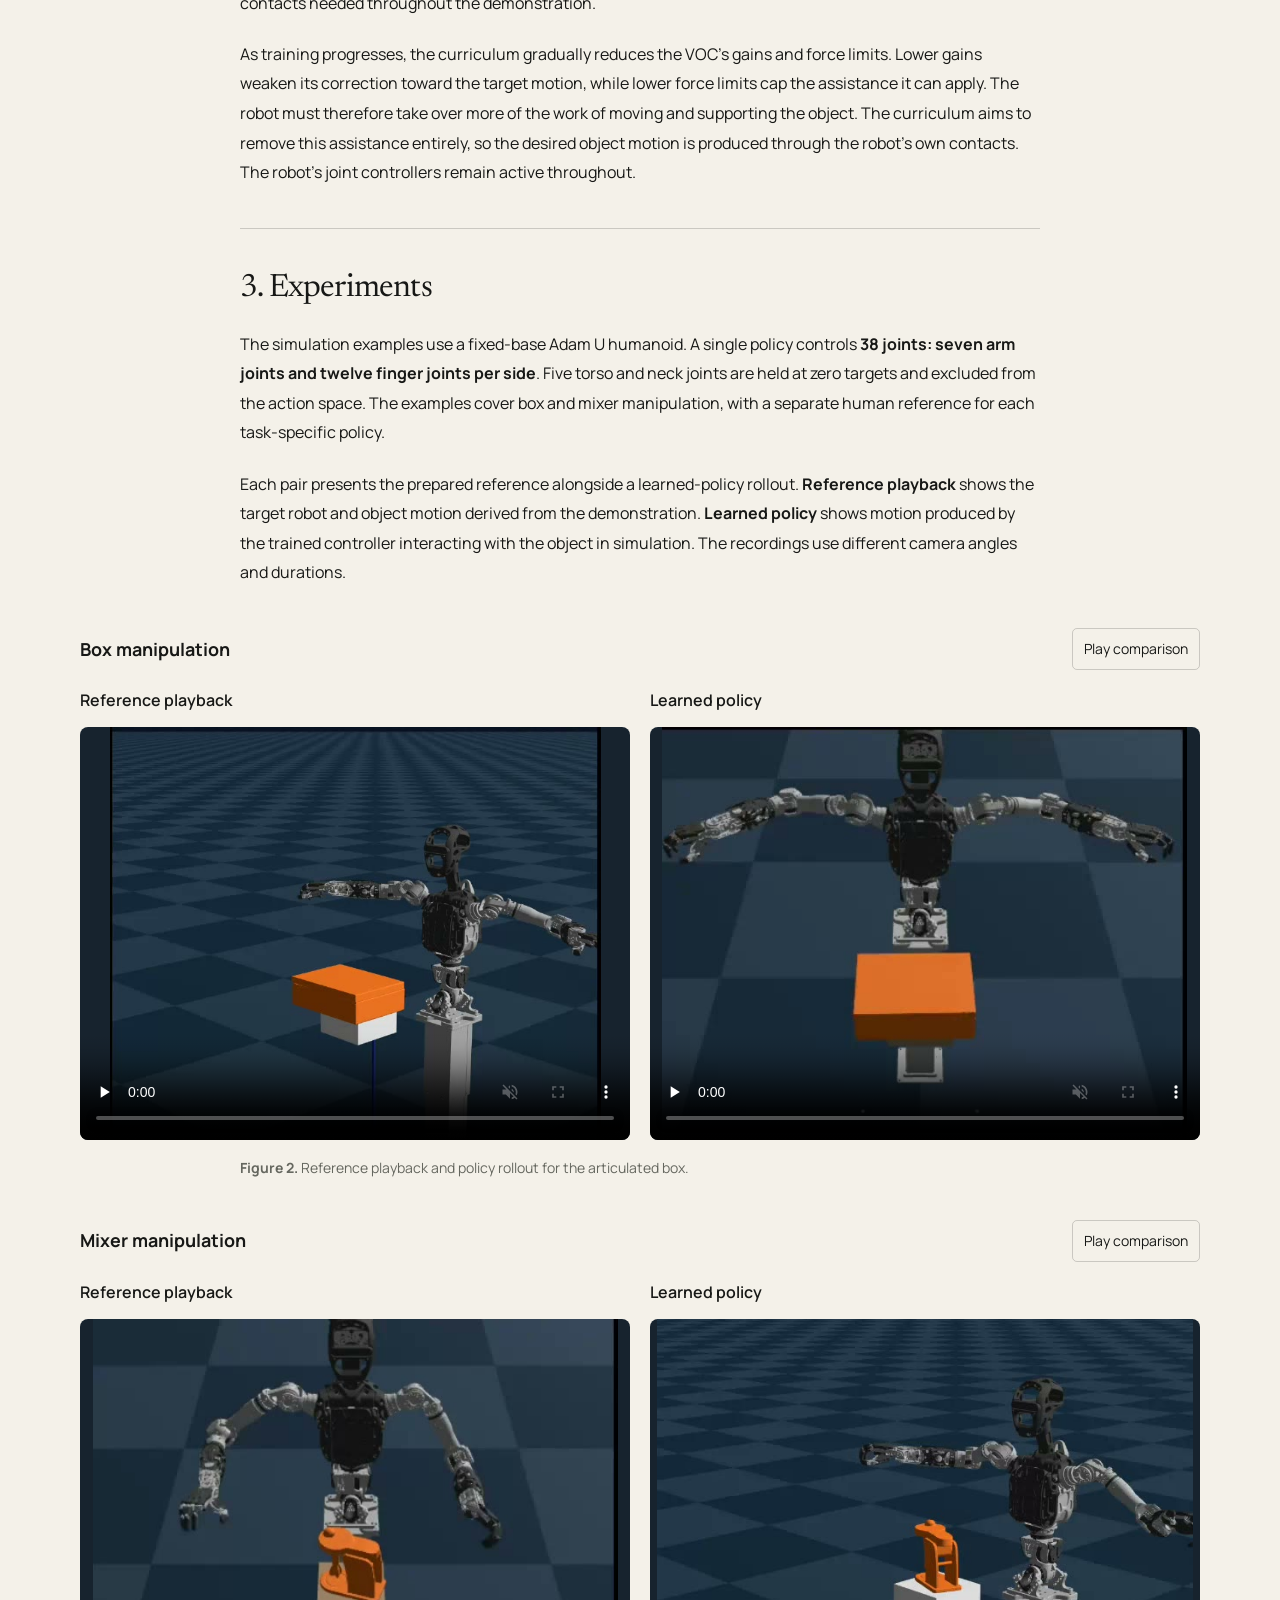
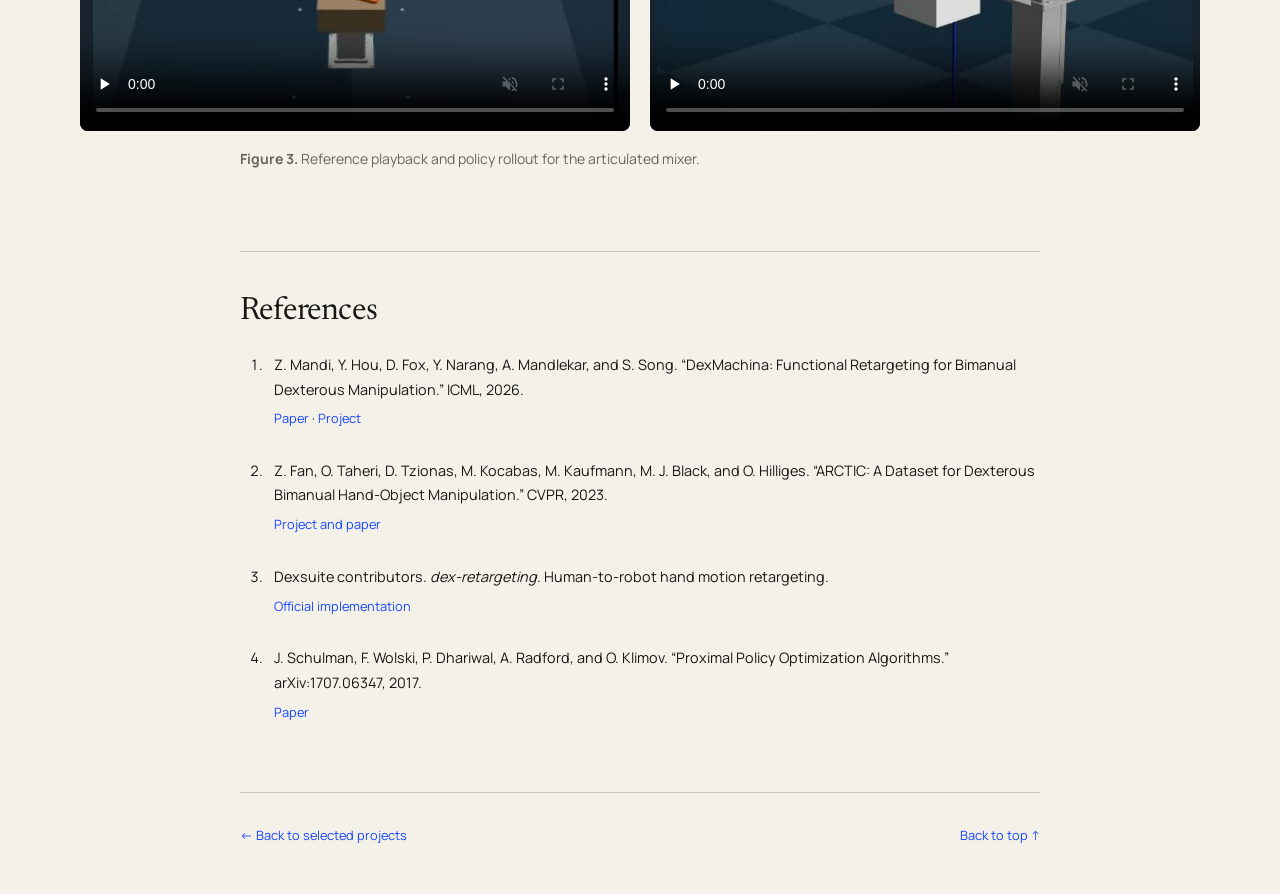
==== commit 17bb93b3: "Publish clearer BiDexoid methodology and assistance explanation" ====
--- a/reports/bidexoid.html
+++ b/reports/bidexoid.html
@@ -32,32 +32,33 @@
 
         <section class="report-section report-abstract" id="abstract" aria-labelledby="abstract-heading">
           <h2 id="abstract-heading">Abstract</h2>
-          <p><strong>BiDexoid</strong> learns coordinated upper-body motion for bimanual dexterous manipulation from a single human reference. We use a demonstration from the ARCTIC dataset <a class="citation" href="#ref-2" role="doc-biblioref">[2]</a>, which provides human hand motion, articulated-object motion, and hand–object contact annotations. We first retarget the human hand motion to the robot’s fingers, then use the retargeted wrist positions and orientations as inverse-kinematics (IK) targets to construct the arm motion. Together, these form a reference motion for both arms and hands.</p>
-          <p>This kinematic reference specifies how the robot should move, but does not account for the contact forces needed to complete the task. We refine the reference in physics simulation, then train a reinforcement-learning policy using the demonstrated object motion, retargeted robot motion, and mapped contact locations as guidance. The policy observes robot and object state and produces coordinated arm and finger actions. Arm actions adjust the retargeted reference, while finger actions specify joint-position targets.</p>
-          <p>Training initially uses a virtual controller to help the object follow its demonstrated motion. A curriculum progressively reduces this assistance, requiring the robot to increasingly produce the interaction through its own actions. Learning both arms and hands together incorporates their connected dynamics, allowing arm positioning and finger contact to be coordinated through state feedback.</p>
+          <p><strong>BiDexoid</strong> learns coordinated upper-body motion for bimanual dexterous manipulation from a single human reference. We use a demonstration from the ARCTIC dataset <a class="citation" href="#ref-2" role="doc-biblioref">[2]</a>, which provides human hand motion, articulated-object motion, and hand–object contact annotations. We first retarget the human hand motion to the robot hand, then use the retargeted wrist positions and orientations as inverse-kinematics (IK) targets to construct the arm motion. Together, these form a reference motion for both arms and hands.</p>
+          <p>This kinematic reference specifies how the robot should move, but does not account for the contact forces needed to complete the task. We refine the reference in physics simulation, then train a reinforcement-learning policy using the demonstrated object motion, retargeted robot motion, and mapped contact locations as guidance. The policy uses feedback from the robot and object to coordinate both arms and hands.</p>
+          <p>To make learning easier, a virtual object controller (VOC) initially guides the object toward its demonstrated pose and articulation state. We gradually reduce the controller’s gains and force limits, weakening this assistance so the robot learns to move and support the object through its own contacts. Learning both arms and hands together incorporates their connected dynamics, allowing arm positioning and finger contact to be coordinated through state feedback.</p>
         </section>
 
         <section class="report-section" id="introduction" aria-labelledby="introduction-heading">
           <h2 id="introduction-heading"><span>1.</span> Introduction</h2>
           <p>Manipulating an articulated object requires controlling both its overall pose and the movement of its connected parts. The arms position and orient the hands, while finger contacts transmit the forces that move or stabilize the object. A human demonstration captures this coordination, but differences in arm reach, joint limits, and hand geometry make direct reproduction on a robot difficult.</p>
           <p>Retargeting provides an initial robot motion by adapting the demonstrated hand configurations and wrist poses. The result specifies where the wrists should be and how the fingers should be arranged. Completing the task also depends on how the robot makes and maintains contact as the object moves. Object-motion and contact supervision can guide learning of this interaction in a physics simulator <a class="citation" href="#ref-1" role="doc-biblioref">[1]</a>.</p>
-          <p>BiDexoid combines these steps to learn coordinated upper-body manipulation from <strong>one human demonstration per task-specific policy</strong>. A prepared arm-and-hand reference guides a single policy that learns both arms and fingers together. The robot is simulated as a connected system, so wrist movement follows from arm motion and the resulting contacts affect the object. Gradually reduced object assistance allows training to progress from an assisted interaction toward one produced by the robot’s own actions.</p>
+          <p>BiDexoid combines these steps to learn coordinated upper-body manipulation from <strong>one human demonstration per task-specific policy</strong>. A prepared reference motion for both arms and hands guides a single policy that controls them together. The robot is simulated as a connected system, so arm motion changes the wrist poses and the resulting hand contacts act on the object.</p>
+          <p>Early in training, the policy can lose contact with the object or fail to support it, preventing it from practicing the rest of the task. To make learning easier, we use a virtual object controller (VOC) to initially guide the object toward its demonstrated pose and articulation state <a class="citation" href="#ref-1" role="doc-biblioref">[1]</a>. We gradually reduce the controller’s gains, so the robot must increasingly take over the interaction through its own actions.</p>
         </section>
 
         <section class="report-section methodology" id="methodology" aria-labelledby="methodology-heading">
           <h2 id="methodology-heading"><span>2.</span> Methodology</h2>
-          <p>Reference preparation converts the human demonstration into robot joint motion and contact targets. Policy training then uses that reference, together with the demonstrated object motion, to learn task execution through interaction in simulation. The following sections describe the data passed between these stages and how the learned actions are executed.</p>
+          <p>Reference preparation converts the human demonstration into robot joint motion and contact targets. Policy training then uses that reference, together with the demonstrated object motion, to learn task execution through interaction in simulation. Each step is described in detail in the following sections.</p>
 
           <figure class="bidex-figure" id="pipeline-figure">
             <picture><source media="(max-width: 760px)" srcset="./figures/bidexoid-pipeline-mobile.svg" /><img src="./figures/bidexoid-pipeline.svg" width="1120" height="460" loading="lazy" alt="A human hand-object demonstration supplies finger retargeting and wrist targets. Arm IK, physics refinement, and contact mapping prepare a robot reference. PPO then learns a joint arm-and-finger policy while assistance on the object decreases." /></picture>
-            <figcaption><strong>Figure 1.</strong> Reference preparation and arm-and-finger policy learning. Hand illustrations adapted from DexMachina <a class="citation" href="#ref-1">[1]</a>; humanoid images from our reference and policy recordings.</figcaption>
+            <figcaption><strong>Figure 1.</strong> Reference preparation and joint policy learning for arms and hands. Hand illustrations adapted from DexMachina <a class="citation" href="#ref-1">[1]</a>; humanoid images from our reference and policy recordings.</figcaption>
           </figure>
 
           <h3 id="demonstration-data">2.1 Human reference and robot model</h3>
-          <p>We select one demonstration clip from the processed ARCTIC data <a class="citation" href="#ref-2" role="doc-biblioref">[2]</a>. It contains human hand joints, the object’s position and orientation, its articulation state, and hand–object contact annotations. Articulation describes the relative movement of an object’s parts, such as a lid rotating about a hinge. The hand motion supplies the motion to retarget; the object trajectory specifies the desired task progression; and the contacts identify where the hands interact with each object part.</p>
+          <p>We select one demonstration clip from the processed ARCTIC data <a class="citation" href="#ref-2" role="doc-biblioref">[2]</a>. At each timestep, it provides human hand joint positions, the object’s position and orientation, its articulation state, and hand–object contact annotations. Articulation describes the relative movement of an object’s parts, such as a lid rotating about a hinge. The hand motion supplies the motion to retarget; the object trajectory specifies the desired task progression; and the contacts identify where the hands interact with each object part.</p>
           <p>All three signals remain aligned by demonstration frame. At each simulation step, training compares the robot and object with the corresponding reference frame. The robot is modeled as a connected upper-body system with a fixed base: both arms and hands are controlled, while the torso and neck remain at fixed joint targets.</p>
 
-          <h3 id="kinematic-retargeting">2.2 Constructing the arm-and-hand reference</h3>
+          <h3 id="kinematic-retargeting">2.2 Constructing the reference for arms and hands</h3>
           <p>We first use <em>dex-retargeting</em> to adapt the human hand motion to the robot’s hand geometry <a class="citation" href="#ref-3" role="doc-biblioref">[3]</a>. For each frame, this produces finger joint angles and a desired wrist pose: its position and orientation in the scene.</p>
           <p>The wrist poses then become targets for arm IK. The solver finds shoulder, elbow, and wrist joint angles that bring each robot wrist toward its target. Frames are processed in sequence, using the previous solution to initialize the next solve, and the resulting arm trajectories are smoothed. Combining these arm angles with the finger angles gives a reference joint configuration for both arms and hands at every demonstration frame.</p>
 
@@ -65,10 +66,9 @@
           <p>Before learning, the reference is refined in Genesis. Each demonstration frame is placed in a separate simulation environment, with the object held at that frame’s demonstrated pose and articulation. Joint-position controllers drive the robot toward the retargeted configuration while the simulator accounts for joint limits and enabled collisions. The resulting joint configurations and hand states are recorded after this simulation. The states from all frames form the refined reference used for training.</p>
           <p>The contact annotations are transferred to the robot separately. For each frame, the robot is placed in its reference configuration, and each human contact is assigned to a robot hand link, a rigid segment of the hand. Assignment uses the nearest collision bounding-box centre. Contacts assigned to the same link and object part are averaged into one target location. This provides a correspondence between robot hand links and the object surfaces they should contact, despite the difference between human and robot hand geometry.</p>
 
-          <h3 id="policy-learning">2.4 Joint arm-and-finger policy learning</h3>
+          <h3 id="policy-learning">2.4 Learning joint control of arms and hands</h3>
           <p>With the reference prepared, we train one policy for both arms and hands using Proximal Policy Optimization (PPO) in parallel Genesis environments <a class="citation" href="#ref-4" role="doc-biblioref">[4]</a>. At each step, the policy receives joint positions and velocities, along with the differences between commanded and current joint angles. It also observes hand keypoint positions, wrist poses, object state, and progress through the demonstration. Hand keypoints are sampled locations on the robot hands used to describe their current configuration. During these rollouts, the object moves under simulated contact and the assistance controller described below.</p>
-          <p>The reference has two roles: it provides training targets and supplies the base arm motion during execution. <strong>Arm actions adjust the reference joint angles for the current demonstration step. Finger actions directly specify joint-position targets within their limits.</strong> This allows the controller to adapt the arm motion while learning finger configurations that produce the required interaction.</p>
-          <p>The resulting joint targets are smoothed, bounded by joint limits, and passed to proportional–derivative (PD) controllers that drive the simulated joints. The simulator advances, and the updated robot and object states form the next observation. The reference advances with the rollout; IK has already been completed during reference preparation.</p>
+          <p>The policy outputs actions for both arms and hands, which are converted into joint angle targets. These targets are smoothed, bounded by joint limits, and passed to proportional–derivative (PD) controllers that drive the simulated joints. This lets the policy adjust arm positioning and finger configuration together. The simulator advances, and the updated robot and object states form the next observation. The reference advances with the rollout; IK has already been completed during reference preparation.</p>
           <p>Training compares each simulated step with the corresponding demonstration frame using the following signals. PPO updates the policy from rewards collected over these rollouts.</p>
           <div class="report-table-wrap" role="region" aria-label="Policy learning signals" tabindex="0">
             <table class="report-table bidex-reward-table">
@@ -83,9 +83,9 @@
             </table>
           </div>
 
-          <h3 id="assistance-curriculum">2.5 Gradually reducing object assistance</h3>
-          <p>At the start of training, the policy may lose contact or fail to support the object. The resulting deviation can prevent it from reaching later stages of the demonstration. A virtual controller therefore initially helps the object follow its demonstrated motion <a class="citation" href="#ref-1" role="doc-biblioref">[1]</a>. This allows the policy to practice the sequence of arm motions and contacts before it can reliably produce the complete interaction.</p>
-          <p>The curriculum reduces the object controller’s gains and force limits as training progresses. Lower gains weaken the correction toward the demonstrated state, while lower force limits reduce how much assistance can be applied. The target is zero assistance, requiring the robot to produce the desired object motion through its own contacts. The robot’s joint controllers remain active throughout this process.</p>
+          <h3 id="assistance-curriculum">2.5 Learning with a virtual object controller</h3>
+          <p>Early in training, an unskilled policy can lose contact with the object or fail to support it. If the object moves far from its demonstrated state, the robot cannot practice later parts of the task. To make learning easier, we use a virtual object controller (VOC), which applies forces and torques to guide the object toward its demonstrated pose and articulation state <a class="citation" href="#ref-1" role="doc-biblioref">[1]</a>. This assistance lets the policy practice the arm motions and contacts needed throughout the demonstration.</p>
+          <p>As training progresses, the curriculum gradually reduces the VOC’s gains and force limits. Lower gains weaken its correction toward the target motion, while lower force limits cap the assistance it can apply. The robot must therefore take over more of the work of moving and supporting the object. The curriculum aims to remove this assistance entirely, so the desired object motion is produced through the robot’s own contacts. The robot’s joint controllers remain active throughout.</p>
         </section>
 
         <section class="report-section" id="demonstrations" aria-labelledby="demonstrations-heading">
@@ -115,7 +115,7 @@
         <section class="report-section report-references" id="references" aria-labelledby="references-heading" role="doc-bibliography">
           <h2 id="references-heading">References</h2>
           <ol>
-            <li id="ref-1"><p>M. Zhao, Y. Hou, D. Fox, Y. Narang, A. Mandlekar, and S. Song. “DexMachina: Functional Retargeting for Bimanual Dexterous Manipulation.” ICML, 2026.</p><p class="reference-links"><a href="https://proceedings.mlr.press/v306/mandi26a.html">Paper</a> · <a href="https://project-dexmachina.github.io/">Project</a></p></li>
+            <li id="ref-1"><p>Z. Mandi, Y. Hou, D. Fox, Y. Narang, A. Mandlekar, and S. Song. “DexMachina: Functional Retargeting for Bimanual Dexterous Manipulation.” ICML, 2026.</p><p class="reference-links"><a href="https://proceedings.mlr.press/v306/mandi26a.html">Paper</a> · <a href="https://project-dexmachina.github.io/">Project</a></p></li>
             <li id="ref-2"><p>Z. Fan, O. Taheri, D. Tzionas, M. Kocabas, M. Kaufmann, M. J. Black, and O. Hilliges. “ARCTIC: A Dataset for Dexterous Bimanual Hand-Object Manipulation.” CVPR, 2023.</p><p class="reference-links"><a href="https://arctic.is.tuebingen.mpg.de/">Project and paper</a></p></li>
             <li id="ref-3"><p>Dexsuite contributors. <em>dex-retargeting.</em> Human-to-robot hand motion retargeting.</p><p class="reference-links"><a href="https://github.com/dexsuite/dex-retargeting">Official implementation</a></p></li>
             <li id="ref-4"><p>J. Schulman, F. Wolski, P. Dhariwal, A. Radford, and O. Klimov. “Proximal Policy Optimization Algorithms.” arXiv:1707.06347, 2017.</p><p class="reference-links"><a href="https://arxiv.org/abs/1707.06347">Paper</a></p></li>
--- a/styles.css
+++ b/styles.css
@@ -246,17 +246,48 @@
   font-weight: 300;
 }
 
+.hero-layout {
+  display: grid;
+  grid-template-columns: minmax(0, 1fr) minmax(0, 1.15fr);
+  align-items: start;
+  gap: clamp(2rem, 4vw, 4rem);
+  margin-top: clamp(2rem, 4vw, 4rem);
+}
+
+.hero-photo {
+  width: min(32rem, 100%);
+  align-self: center;
+  margin: 0;
+}
+
+.hero-photo img {
+  display: block;
+  width: 100%;
+  height: auto;
+  border-radius: 4px;
+}
+
 .hero-intro {
   display: grid;
   width: min(39rem, 100%);
   gap: 0.9rem;
-  margin: clamp(2rem, 4vw, 4rem) auto 0;
+  margin: 0 auto;
   color: var(--muted);
-  font-size: clamp(0.95rem, 1.15vw, 1.1rem);
+  font-size: clamp(1rem, 1.15vw, 1.1rem);
 }
 
 .hero-intro p {
   margin: 0;
+}
+
+.hero-intro a {
+  text-decoration: underline;
+  text-decoration-thickness: 1px;
+  text-underline-offset: 0.2em;
+}
+
+.hero-intro a:hover {
+  color: var(--blue);
 }
 
 .hero-foot {
@@ -357,7 +388,6 @@
 
 .fact-label,
 .project-meta,
-.timeline span,
 .paper-list small {
   color: var(--muted);
   font-family: var(--mono);
@@ -478,8 +508,11 @@
 }
 
 .project-list {
-  margin-top: clamp(5rem, 10vw, 10rem);
-  border-top: 1px solid var(--ink);
+  margin-top: clamp(2rem, 4vw, 4rem);
+}
+
+.project-list > .project:first-child {
+  padding-top: 0;
 }
 
 .publication-list {
@@ -590,43 +623,76 @@
   }
 }
 
+.lift-row {
+  position: relative;
+  isolation: isolate;
+  transition: transform 180ms ease;
+}
+
 .project {
-  position: relative;
-  display: grid;
-  grid-template-columns: 0.15fr 1fr auto;
-  gap: clamp(1.5rem, 5vw, 5rem);
-  align-items: start;
+  display: grid;
+  grid-template-columns: minmax(0, 24rem) minmax(0, 1fr);
+  gap: clamp(2rem, 4vw, 4rem);
+  align-items: center;
   padding: clamp(2rem, 4vw, 4rem) 0;
-  border-bottom: 1px solid var(--line);
   cursor: default;
-  transition: padding 220ms ease;
-}
-
-.project::before {
+}
+
+.lift-row.reveal {
+  transition: opacity 700ms cubic-bezier(0.2, 0.7, 0.2, 1), transform 180ms ease;
+}
+
+.lift-row::before {
   position: absolute;
-  inset: 0 calc(var(--gutter) * -1);
+  inset: 0 -1.25rem;
   z-index: -1;
-  background: var(--blue-soft);
+  border-radius: 8px;
+  background: var(--lift-surface, var(--paper));
+  box-shadow: 0 12px 30px rgba(23, 24, 22, 0.07), 0 2px 6px rgba(23, 24, 22, 0.03);
   content: "";
   opacity: 0;
-  transition: opacity 220ms ease;
-}
-
-.project:hover,
-.project:focus-visible {
-  padding-right: 1.25rem;
-  padding-left: 1.25rem;
-}
-
-.project:hover::before,
-.project:focus-visible::before {
+  pointer-events: none;
+  transition: opacity 180ms ease;
+}
+
+.lift-row:focus-within,
+.lift-row.is-visible:focus-within {
+  transform: translateY(-4px);
+}
+
+.lift-row:focus-within::before {
   opacity: 1;
 }
 
-.project-order,
-.project-arrow {
-  font-family: var(--mono);
-  font-size: 0.74rem;
+@media (hover: hover) and (pointer: fine) {
+  .lift-row:hover,
+  .lift-row.is-visible:hover {
+    transform: translateY(-4px);
+  }
+
+  .lift-row:hover::before {
+    opacity: 1;
+  }
+}
+
+.project-media {
+  display: block;
+  overflow: hidden;
+  width: 100%;
+  aspect-ratio: 4 / 3;
+  border-radius: 4px;
+  background: var(--paper-deep);
+}
+
+.project-media img {
+  display: block;
+  width: 100%;
+  height: 100%;
+  object-fit: cover;
+}
+
+.project-body {
+  min-width: 0;
 }
 
 .project-meta {
@@ -672,42 +738,80 @@
 
 .work h2 {
   margin: 0 0 3rem;
+  max-width: none;
+  white-space: nowrap;
   font-family: var(--serif);
-  font-size: clamp(2.6rem, 4vw, 4.5rem);
+  font-size: clamp(2.3rem, 4vw, 4.5rem);
   font-weight: 300;
   letter-spacing: -0.045em;
 }
 
 .experience-layout {
   display: grid;
-  grid-template-columns: minmax(0, 0.8fr) minmax(20rem, 1.2fr);
-  gap: clamp(4rem, 10vw, 12rem);
-  align-items: start;
-}
-
-.experience-layout h2 {
-  max-width: 8ch;
-}
-
-.timeline {
-  border-top: 1px solid var(--ink);
-}
-
-.timeline article {
-  padding: 1.5rem 0;
-  border-bottom: 1px solid var(--line);
-}
-
-.timeline article > div {
-  display: flex;
-  justify-content: space-between;
-  gap: 1rem;
-}
-
-.timeline p {
-  margin: 0.65rem 0 0;
+  grid-template-columns: minmax(0, 0.65fr) minmax(0, 1.35fr);
+  gap: clamp(3rem, 7vw, 8rem);
+  align-items: center;
+}
+
+.experience-note {
+  max-width: 22rem;
+  margin: 0;
   color: var(--muted);
-  font-size: 0.88rem;
+  font-family: var(--serif);
+  font-size: clamp(1.5rem, 2.2vw, 2rem);
+  line-height: 1.35;
+  letter-spacing: -0.025em;
+}
+
+.experience-list {
+  margin: 0;
+  padding: 0;
+  list-style: none;
+}
+
+.experience-entry {
+  --lift-surface: var(--paper-deep);
+  display: grid;
+  grid-template-columns: 7rem minmax(0, 1fr);
+  align-items: center;
+  gap: 1.5rem;
+  padding: 1.6rem 0;
+}
+
+.company-logo {
+  display: block;
+  width: 7rem;
+  height: 3rem;
+  object-fit: contain;
+}
+
+.company-logo--matrice {
+  padding: 0.55rem 0.5rem;
+  border-radius: 4px;
+  background: #171816;
+}
+
+.experience-entry h3 {
+  margin: 0;
+  font-size: 1rem;
+  font-weight: 600;
+  line-height: 1.45;
+}
+
+.experience-company {
+  text-decoration: underline;
+  text-decoration-thickness: 1px;
+  text-underline-offset: 0.2em;
+}
+
+.experience-entry p {
+  margin: 0.55rem 0 0;
+  color: var(--muted);
+  font-size: 1rem;
+}
+
+.experience-entry:hover .experience-company {
+  color: var(--blue);
 }
 
 .paper-list {
@@ -748,10 +852,7 @@
 }
 
 .contact {
-  min-height: 85svh;
-  display: flex;
-  flex-direction: column;
-  justify-content: space-between;
+  padding: clamp(4rem, 6vw, 6rem) var(--gutter) clamp(3rem, 5vw, 5rem);
   background: var(--ink);
   color: #fff;
 }
@@ -762,15 +863,24 @@
 }
 
 .contact h2 {
-  max-width: 13ch;
+  max-width: none;
+  text-align: center;
 }
 
 .contact-actions {
-  display: flex;
-  margin-top: clamp(4rem, 8vw, 8rem);
+  display: grid;
+  grid-template-columns: max-content minmax(0, 1fr);
+  width: 50%;
+  margin-inline: auto;
+  margin-top: clamp(2.5rem, 4vw, 4rem);
   align-items: center;
-  justify-content: space-between;
-  gap: 2rem;
+  gap: 0.75rem;
+}
+
+.contact-actions .button {
+  justify-content: center;
+  gap: 0.5rem;
+  padding-inline: 0.75rem;
 }
 
 .button {
@@ -794,14 +904,44 @@
 }
 
 .social-links {
+  display: grid;
+  grid-template-columns: repeat(4, minmax(0, 1fr));
+  gap: 0.5rem;
+  font-size: 0.82rem;
+}
+
+.social-links a {
   display: flex;
-  flex-wrap: wrap;
-  gap: 1.5rem;
-  font-size: 0.78rem;
-}
-
-.social-links a {
-  border-bottom: 1px solid rgba(255, 255, 255, 0.5);
+  min-height: 3.5rem;
+  align-items: center;
+  justify-content: center;
+  padding: 0.75rem 0.375rem;
+  border: 1px solid rgba(255, 255, 255, 0.24);
+  border-radius: 999px;
+  text-align: center;
+  white-space: nowrap;
+}
+
+.contact-actions a {
+  transition: transform 180ms ease, background-color 180ms ease,
+    border-color 180ms ease, box-shadow 180ms ease;
+}
+
+.contact-actions a:focus-visible {
+  outline-color: var(--blue-soft);
+  transform: translateY(-4px);
+}
+
+@media (hover: hover) and (pointer: fine) {
+  .contact-actions a:hover {
+    transform: translateY(-4px);
+    box-shadow: 0 8px 20px rgba(0, 0, 0, 0.2);
+  }
+
+  .social-links a:hover {
+    background: rgba(255, 255, 255, 0.08);
+    border-color: rgba(255, 255, 255, 0.6);
+  }
 }
 
 footer {
@@ -842,7 +982,44 @@
   }
 }
 
+@media (max-width: 1300px) {
+  .contact-actions {
+    grid-template-columns: 1fr;
+    justify-items: center;
+  }
+
+  .contact-actions .button {
+    max-width: 100%;
+  }
+
+  .social-links {
+    width: 100%;
+  }
+}
+
+@media (max-width: 1100px) {
+  .project {
+    grid-template-columns: minmax(0, 0.4fr) minmax(0, 0.6fr);
+  }
+
+  .hero-layout {
+    grid-template-columns: minmax(0, 0.8fr) minmax(0, 1.2fr);
+  }
+
+  .hero-photo {
+    width: min(22rem, 100%);
+  }
+}
+
 @media (max-width: 840px) {
+  .contact-actions {
+    width: 100%;
+  }
+
+  .social-links {
+    font-size: 0.875rem;
+  }
+
   .wordmark-text {
     display: none;
   }
@@ -934,6 +1111,14 @@
     font-size: clamp(3.65rem, 16vw, 7.2rem);
   }
 
+  .hero-layout {
+    grid-template-columns: 1fr;
+  }
+
+  .hero-photo {
+    margin: 0 auto;
+  }
+
   .statement-grid,
   .research-heading,
   .projects-intro,
@@ -947,6 +1132,10 @@
     gap: 2rem;
   }
 
+  .experience-layout {
+    gap: 2rem;
+  }
+
   .question {
     grid-template-columns: 0.15fr 1fr;
   }
@@ -960,9 +1149,16 @@
     gap: 6rem;
   }
 
-  .contact-actions {
-    align-items: flex-start;
-    flex-direction: column;
+}
+
+@media (max-width: 700px) {
+  .project {
+    grid-template-columns: 1fr;
+    gap: 1.5rem;
+  }
+
+  .project-media {
+    width: min(100%, 24rem);
   }
 }
 
@@ -974,6 +1170,21 @@
 
   .hero-copy {
     margin: 3rem auto 2rem;
+  }
+
+  .hero-photo {
+    width: min(18rem, 100%);
+  }
+
+  .experience-entry {
+    grid-template-columns: 5.5rem minmax(0, 1fr);
+    gap: 1rem;
+    padding: 1.4rem 0;
+  }
+
+  .company-logo {
+    width: 5.5rem;
+    height: 2.75rem;
   }
 
   .orbit-mark {
@@ -997,18 +1208,6 @@
     gap: 1rem;
   }
 
-  .project {
-    grid-template-columns: auto 1fr;
-  }
-
-  .project-body {
-    grid-column: 1 / -1;
-  }
-
-  .project-arrow {
-    justify-self: end;
-  }
-
   .project-meta {
     align-items: flex-start;
     flex-direction: column;
@@ -1016,6 +1215,11 @@
 
   .contact h2 {
     font-size: clamp(2.8rem, 13vw, 4rem);
+  }
+
+  .social-links {
+    grid-template-columns: repeat(2, minmax(0, 1fr));
+    gap: 0.75rem;
   }
 
   .button {
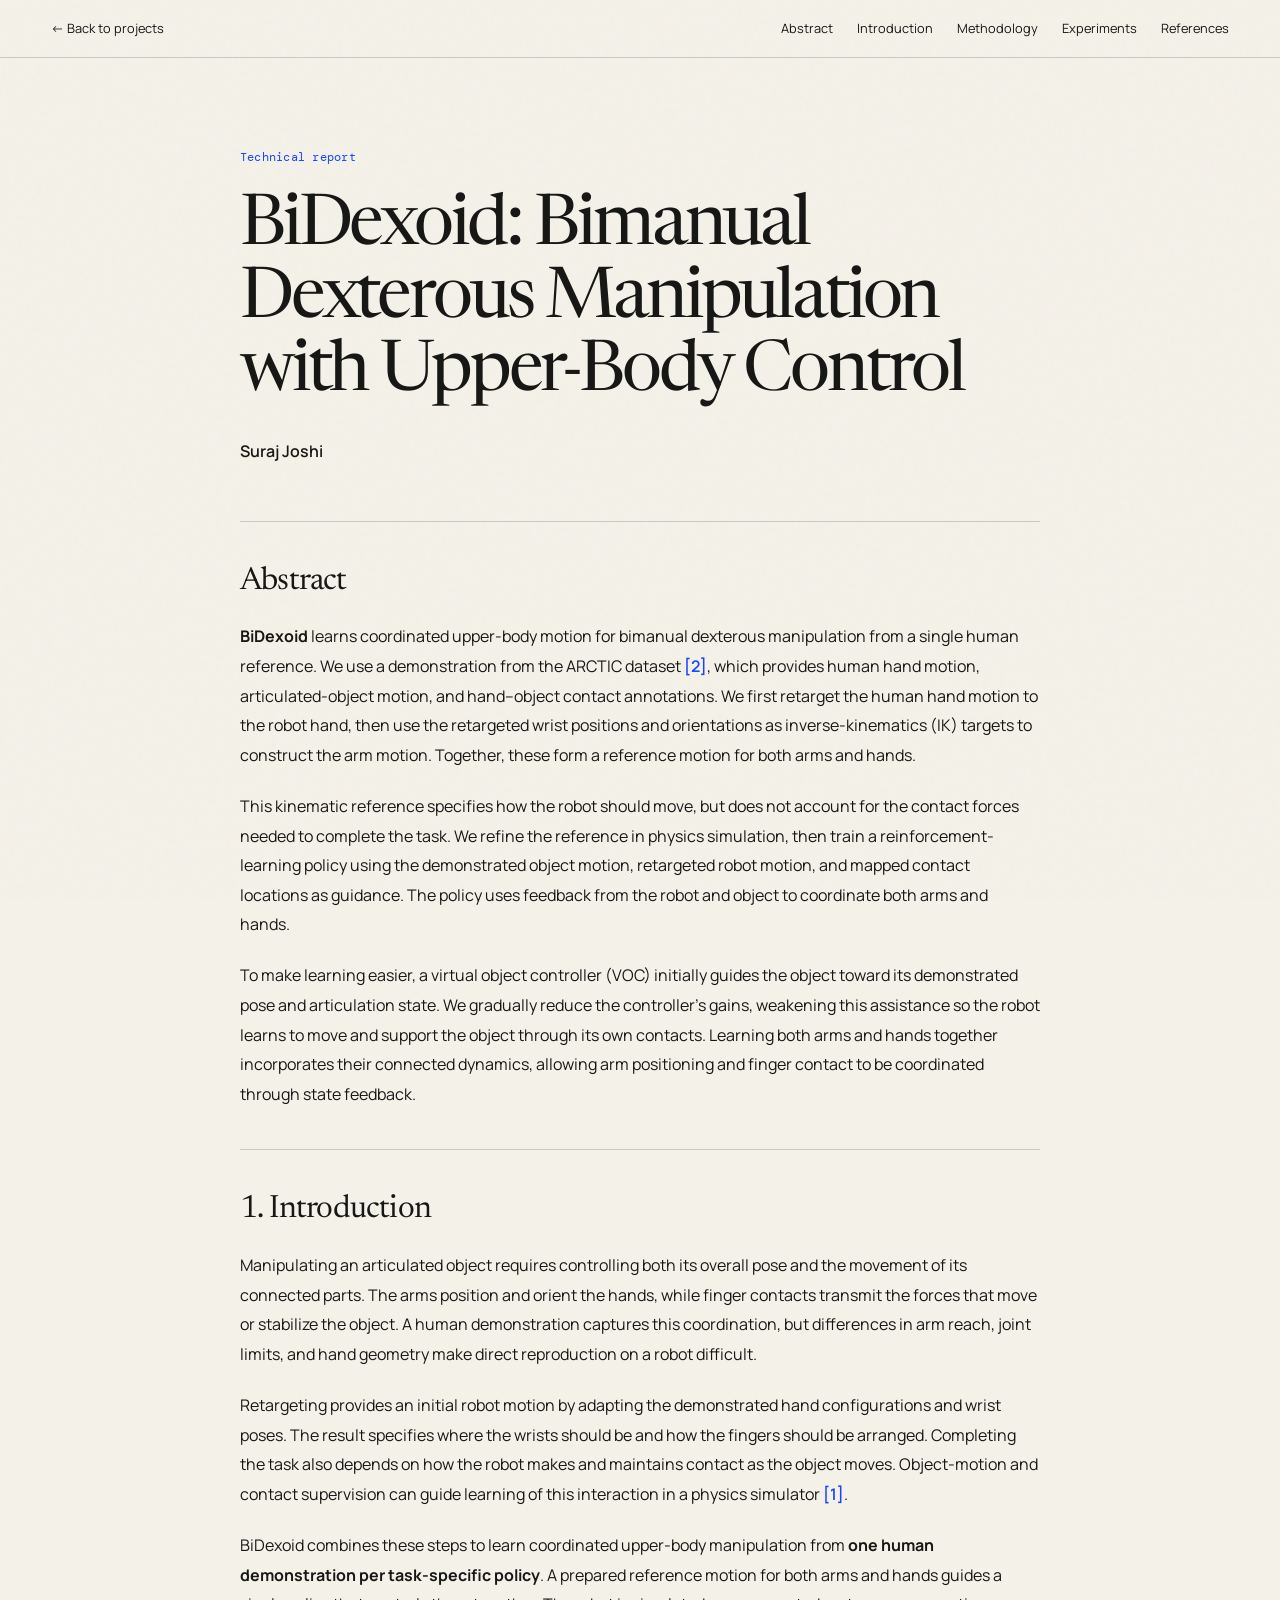
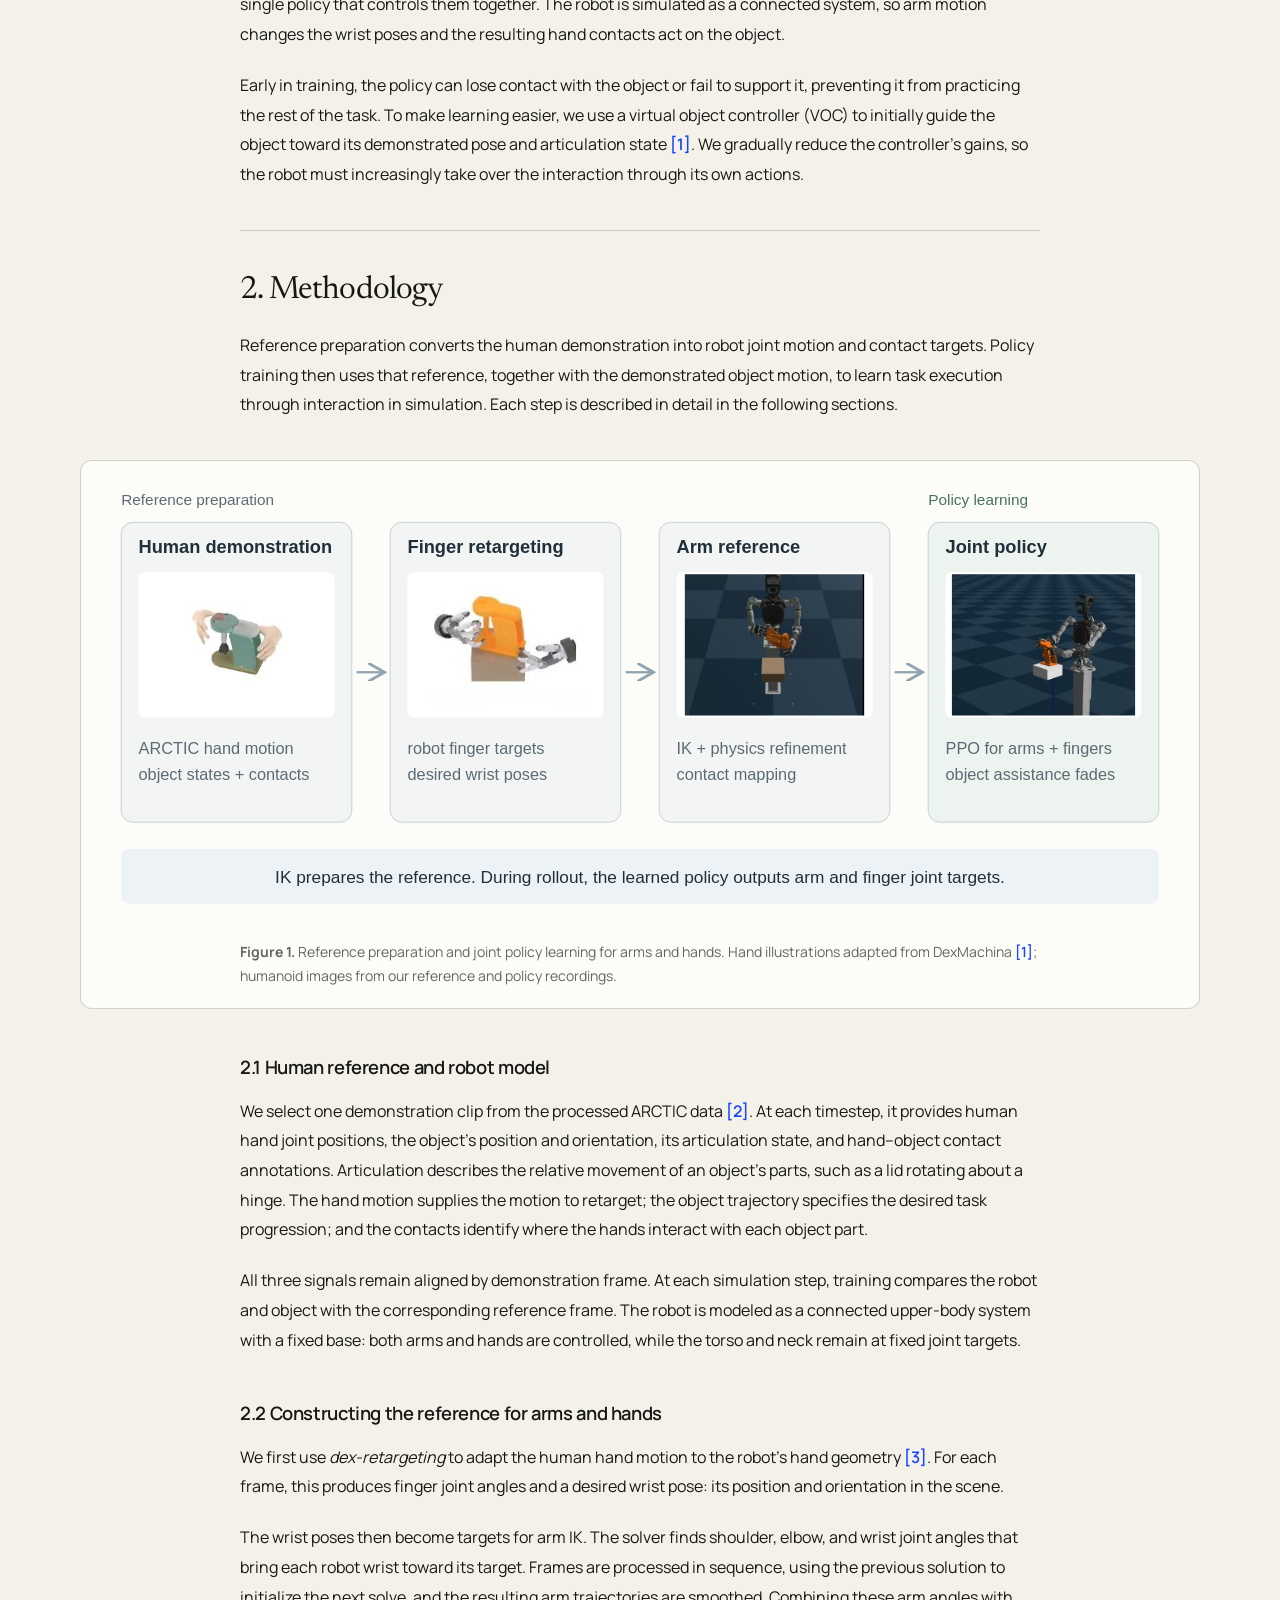
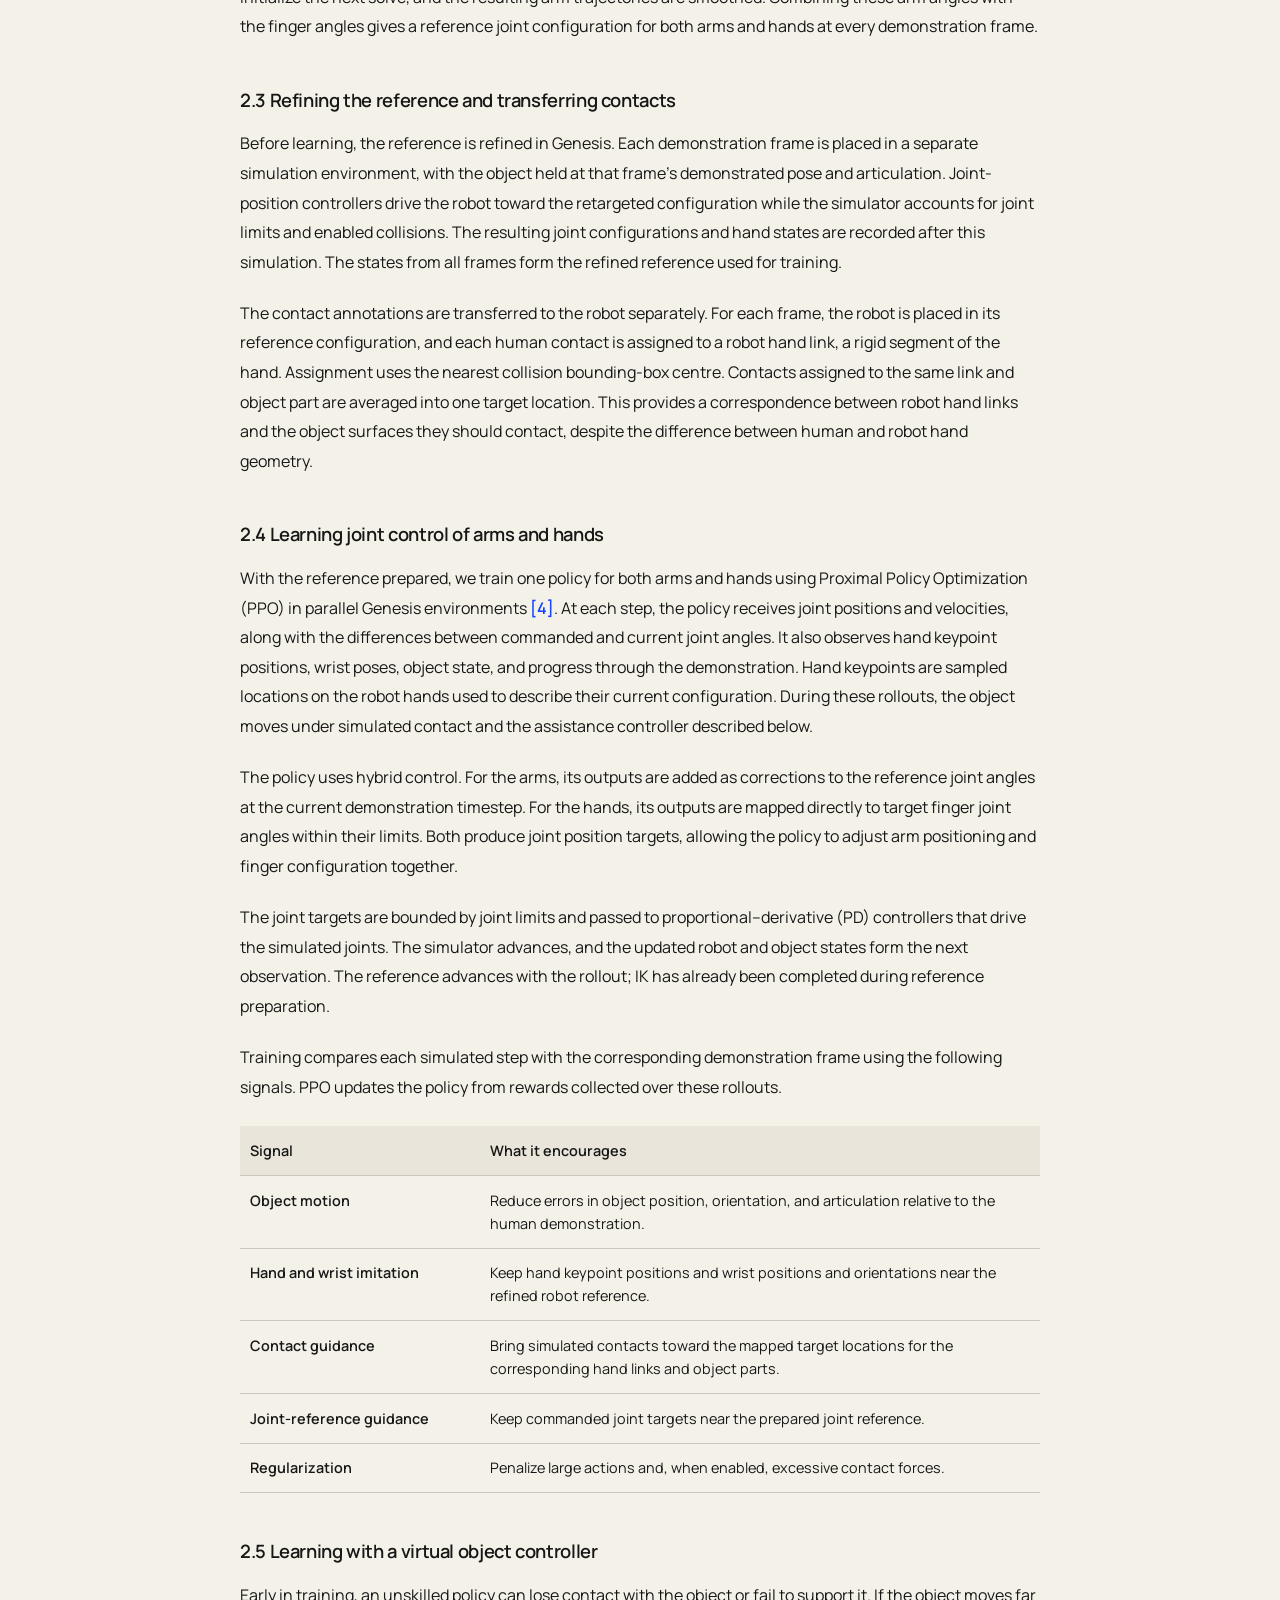
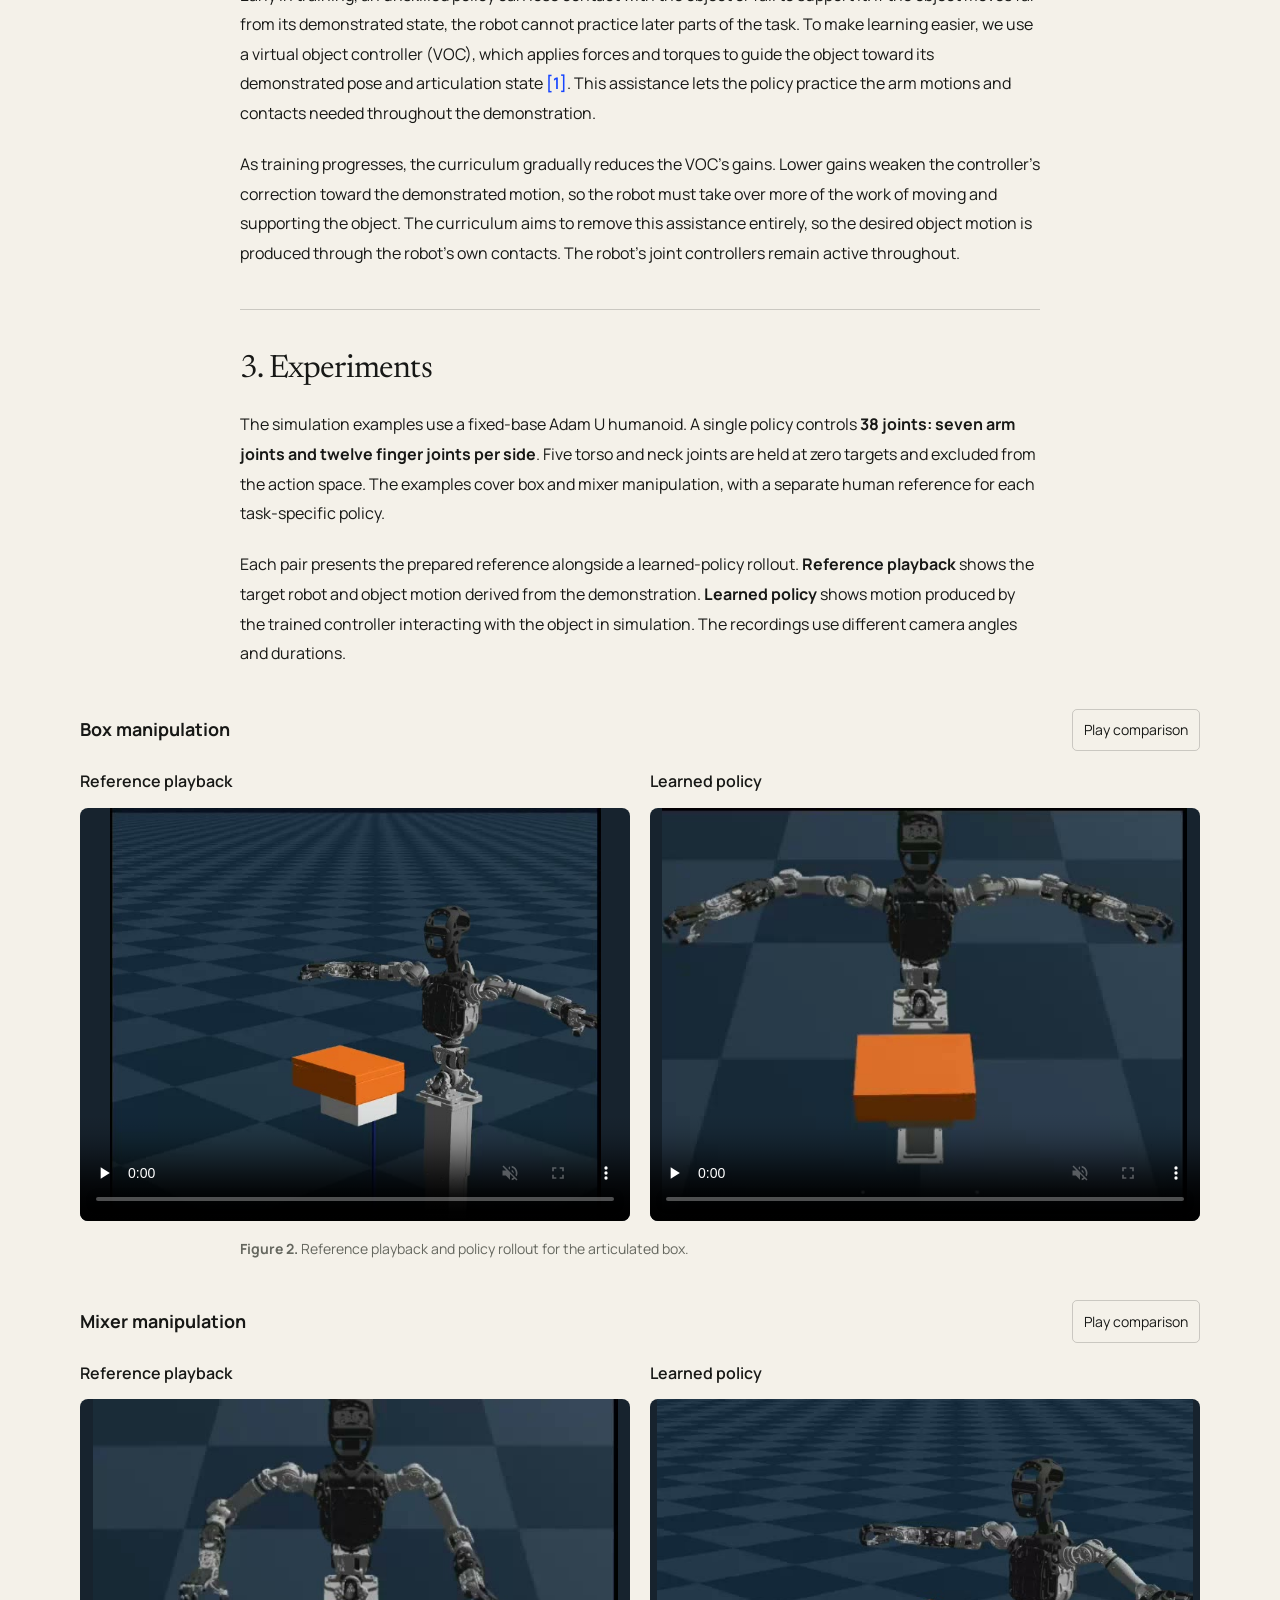
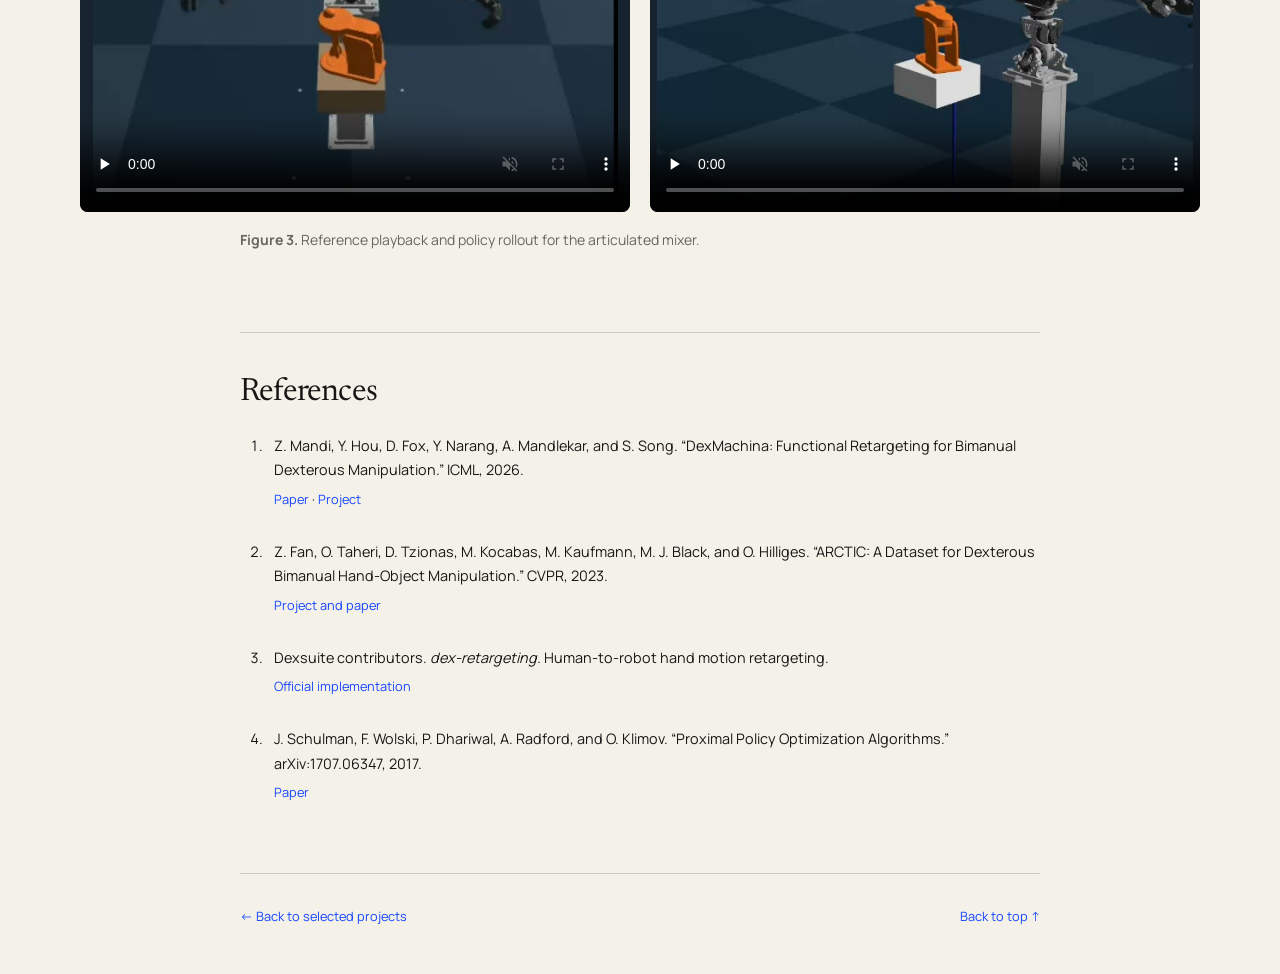
==== commit 0ab9af8f: "Publish verified hybrid control and object-controller wording" ====
--- a/reports/bidexoid.html
+++ b/reports/bidexoid.html
@@ -34,7 +34,7 @@
           <h2 id="abstract-heading">Abstract</h2>
           <p><strong>BiDexoid</strong> learns coordinated upper-body motion for bimanual dexterous manipulation from a single human reference. We use a demonstration from the ARCTIC dataset <a class="citation" href="#ref-2" role="doc-biblioref">[2]</a>, which provides human hand motion, articulated-object motion, and hand–object contact annotations. We first retarget the human hand motion to the robot hand, then use the retargeted wrist positions and orientations as inverse-kinematics (IK) targets to construct the arm motion. Together, these form a reference motion for both arms and hands.</p>
           <p>This kinematic reference specifies how the robot should move, but does not account for the contact forces needed to complete the task. We refine the reference in physics simulation, then train a reinforcement-learning policy using the demonstrated object motion, retargeted robot motion, and mapped contact locations as guidance. The policy uses feedback from the robot and object to coordinate both arms and hands.</p>
-          <p>To make learning easier, a virtual object controller (VOC) initially guides the object toward its demonstrated pose and articulation state. We gradually reduce the controller’s gains and force limits, weakening this assistance so the robot learns to move and support the object through its own contacts. Learning both arms and hands together incorporates their connected dynamics, allowing arm positioning and finger contact to be coordinated through state feedback.</p>
+          <p>To make learning easier, a virtual object controller (VOC) initially guides the object toward its demonstrated pose and articulation state. We gradually reduce the controller’s gains, weakening this assistance so the robot learns to move and support the object through its own contacts. Learning both arms and hands together incorporates their connected dynamics, allowing arm positioning and finger contact to be coordinated through state feedback.</p>
         </section>
 
         <section class="report-section" id="introduction" aria-labelledby="introduction-heading">
@@ -68,7 +68,8 @@
 
           <h3 id="policy-learning">2.4 Learning joint control of arms and hands</h3>
           <p>With the reference prepared, we train one policy for both arms and hands using Proximal Policy Optimization (PPO) in parallel Genesis environments <a class="citation" href="#ref-4" role="doc-biblioref">[4]</a>. At each step, the policy receives joint positions and velocities, along with the differences between commanded and current joint angles. It also observes hand keypoint positions, wrist poses, object state, and progress through the demonstration. Hand keypoints are sampled locations on the robot hands used to describe their current configuration. During these rollouts, the object moves under simulated contact and the assistance controller described below.</p>
-          <p>The policy outputs actions for both arms and hands, which are converted into joint angle targets. These targets are smoothed, bounded by joint limits, and passed to proportional–derivative (PD) controllers that drive the simulated joints. This lets the policy adjust arm positioning and finger configuration together. The simulator advances, and the updated robot and object states form the next observation. The reference advances with the rollout; IK has already been completed during reference preparation.</p>
+          <p>The policy uses hybrid control. For the arms, its outputs are added as corrections to the reference joint angles at the current demonstration timestep. For the hands, its outputs are mapped directly to target finger joint angles within their limits. Both produce joint position targets, allowing the policy to adjust arm positioning and finger configuration together.</p>
+          <p>The joint targets are bounded by joint limits and passed to proportional–derivative (PD) controllers that drive the simulated joints. The simulator advances, and the updated robot and object states form the next observation. The reference advances with the rollout; IK has already been completed during reference preparation.</p>
           <p>Training compares each simulated step with the corresponding demonstration frame using the following signals. PPO updates the policy from rewards collected over these rollouts.</p>
           <div class="report-table-wrap" role="region" aria-label="Policy learning signals" tabindex="0">
             <table class="report-table bidex-reward-table">
@@ -85,7 +86,7 @@
 
           <h3 id="assistance-curriculum">2.5 Learning with a virtual object controller</h3>
           <p>Early in training, an unskilled policy can lose contact with the object or fail to support it. If the object moves far from its demonstrated state, the robot cannot practice later parts of the task. To make learning easier, we use a virtual object controller (VOC), which applies forces and torques to guide the object toward its demonstrated pose and articulation state <a class="citation" href="#ref-1" role="doc-biblioref">[1]</a>. This assistance lets the policy practice the arm motions and contacts needed throughout the demonstration.</p>
-          <p>As training progresses, the curriculum gradually reduces the VOC’s gains and force limits. Lower gains weaken its correction toward the target motion, while lower force limits cap the assistance it can apply. The robot must therefore take over more of the work of moving and supporting the object. The curriculum aims to remove this assistance entirely, so the desired object motion is produced through the robot’s own contacts. The robot’s joint controllers remain active throughout.</p>
+          <p>As training progresses, the curriculum gradually reduces the VOC’s gains. Lower gains weaken the controller’s correction toward the demonstrated motion, so the robot must take over more of the work of moving and supporting the object. The curriculum aims to remove this assistance entirely, so the desired object motion is produced through the robot’s own contacts. The robot’s joint controllers remain active throughout.</p>
         </section>
 
         <section class="report-section" id="demonstrations" aria-labelledby="demonstrations-heading">
